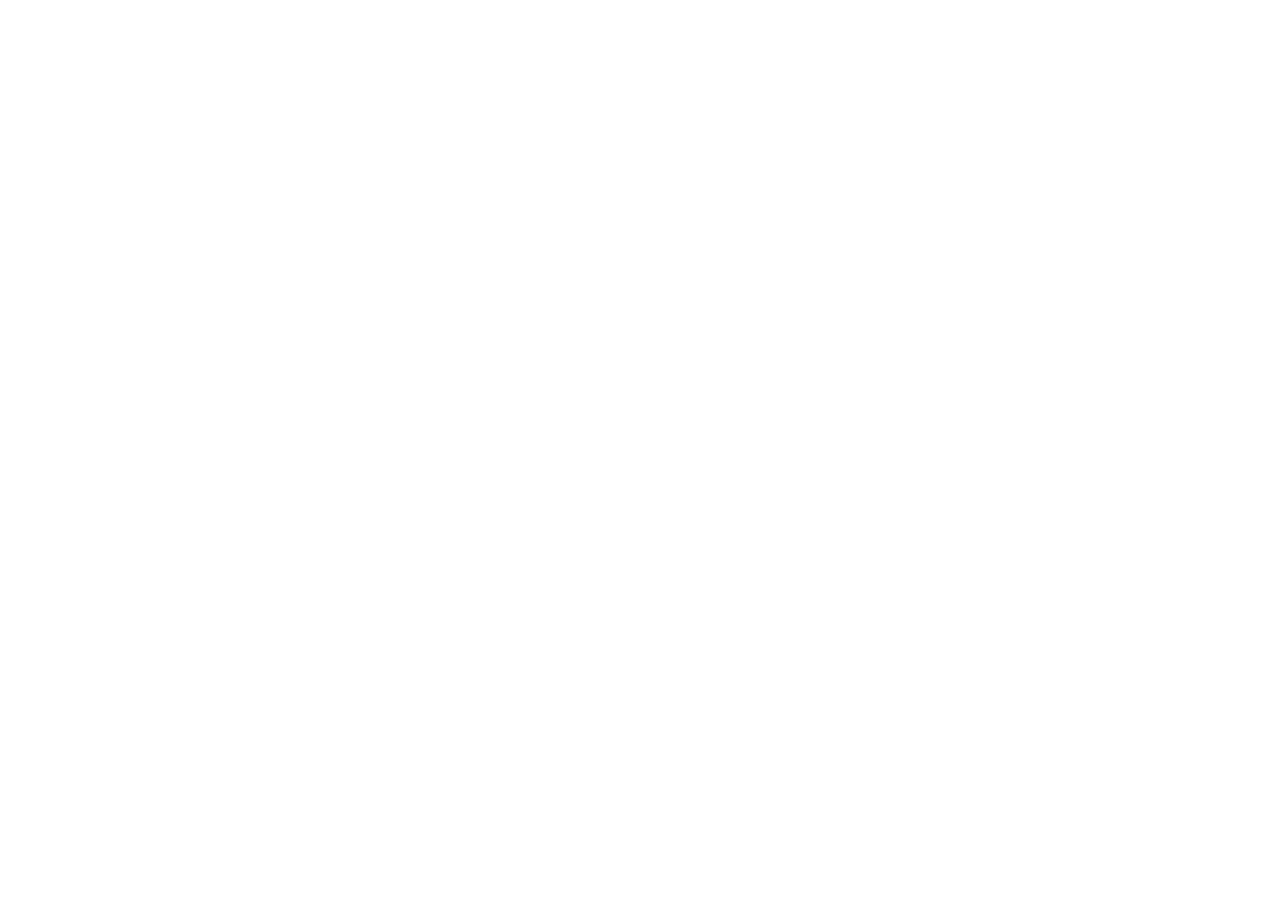
==== index.html @ 84928012 "Tijori phone app (PWA build) Co-Authored-By: Claude Opus 5.5 <noreply@anthropic.com>" ====
<!doctype html>
<html lang="en">
  <head>
    <meta charset="UTF-8" />
    <meta name="viewport" content="width=device-width, initial-scale=1.0, viewport-fit=cover" />
    <meta name="theme-color" content="#F6F1E9" />
    <meta name="description" content="Tijori: your documents and passwords, locked. Same vault on your phone and PC." />
    <link rel="manifest" href="./manifest.webmanifest" />
    <link rel="icon" type="image/png" href="./icon-192.png" />
    <link rel="apple-touch-icon" href="./apple-touch-icon.png" />
    <title>Tijori</title>
    <script type="module" crossorigin src="/tijori/assets/index-CE1WlgYz.js"></script>
    <link rel="stylesheet" crossorigin href="/tijori/assets/index-D_JcsdG7.css">
  </head>

  <body>
    <div id="root"></div>
  </body>
</html>
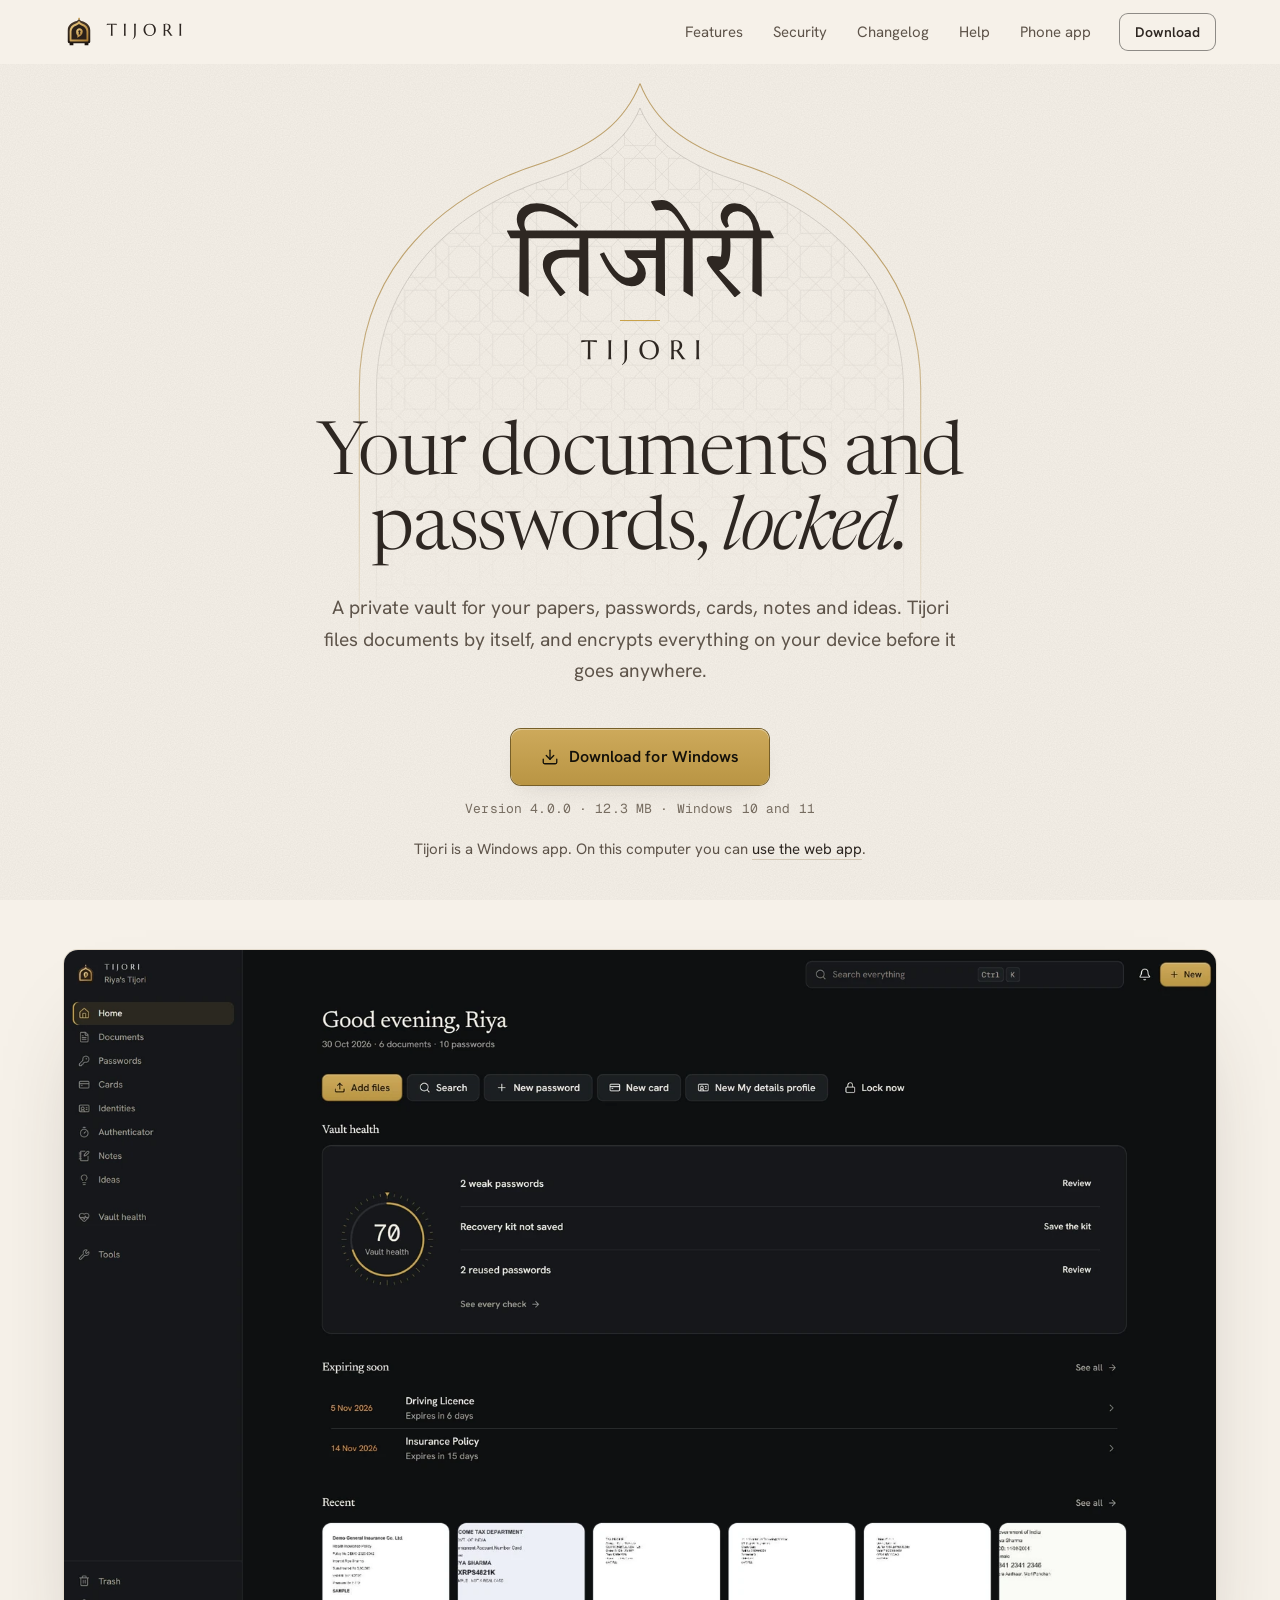
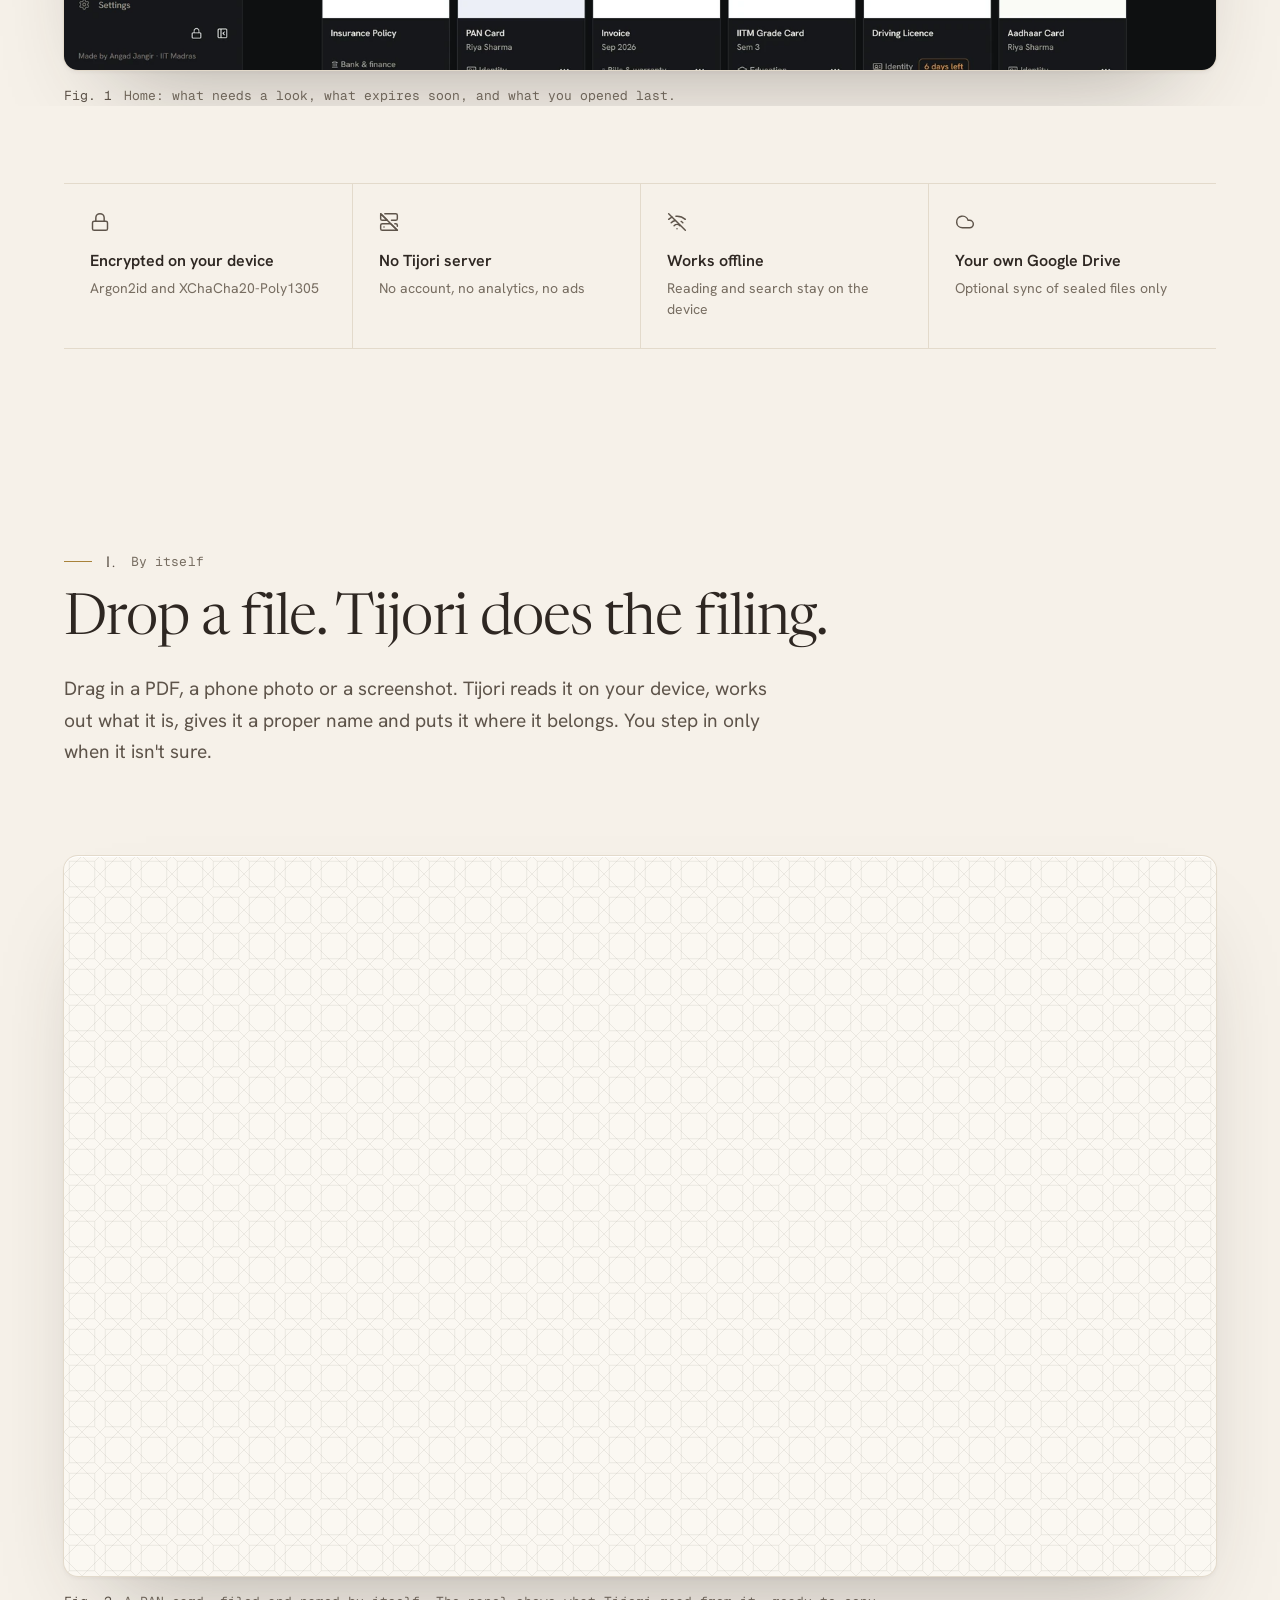
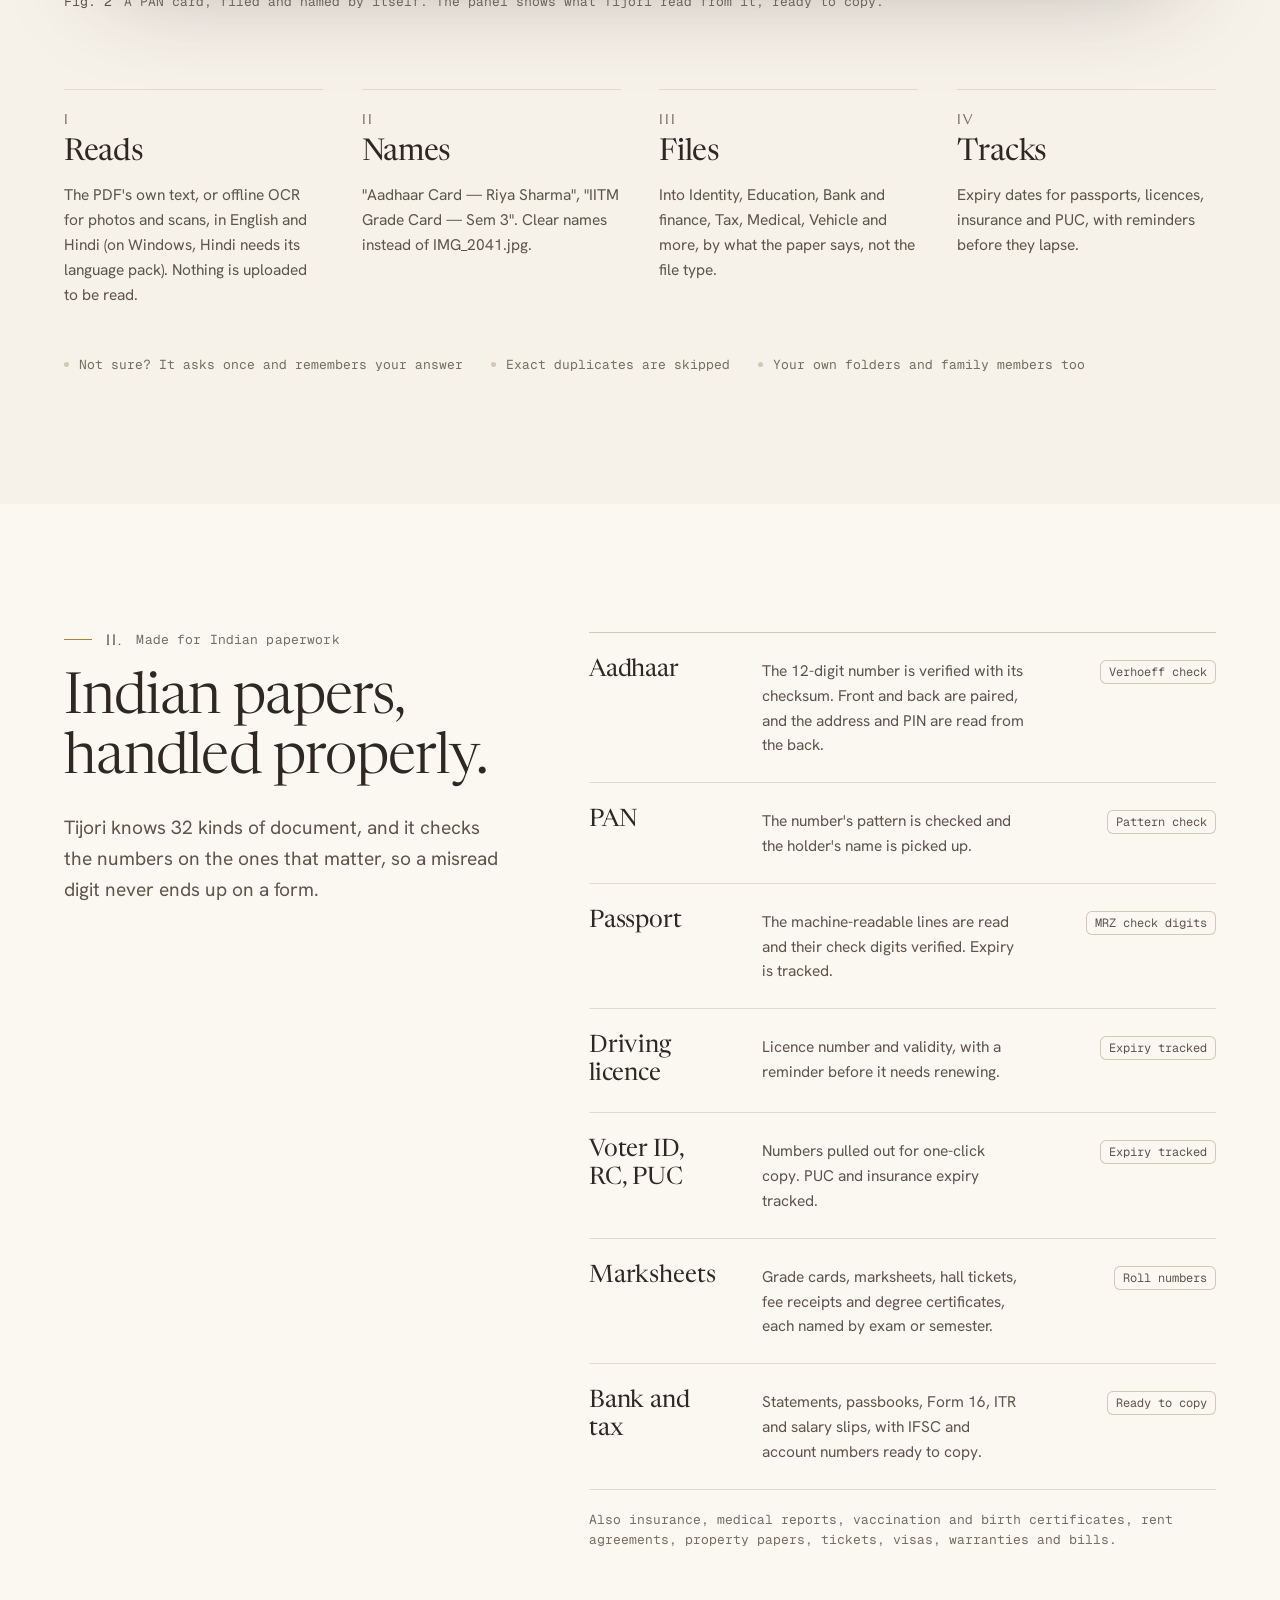
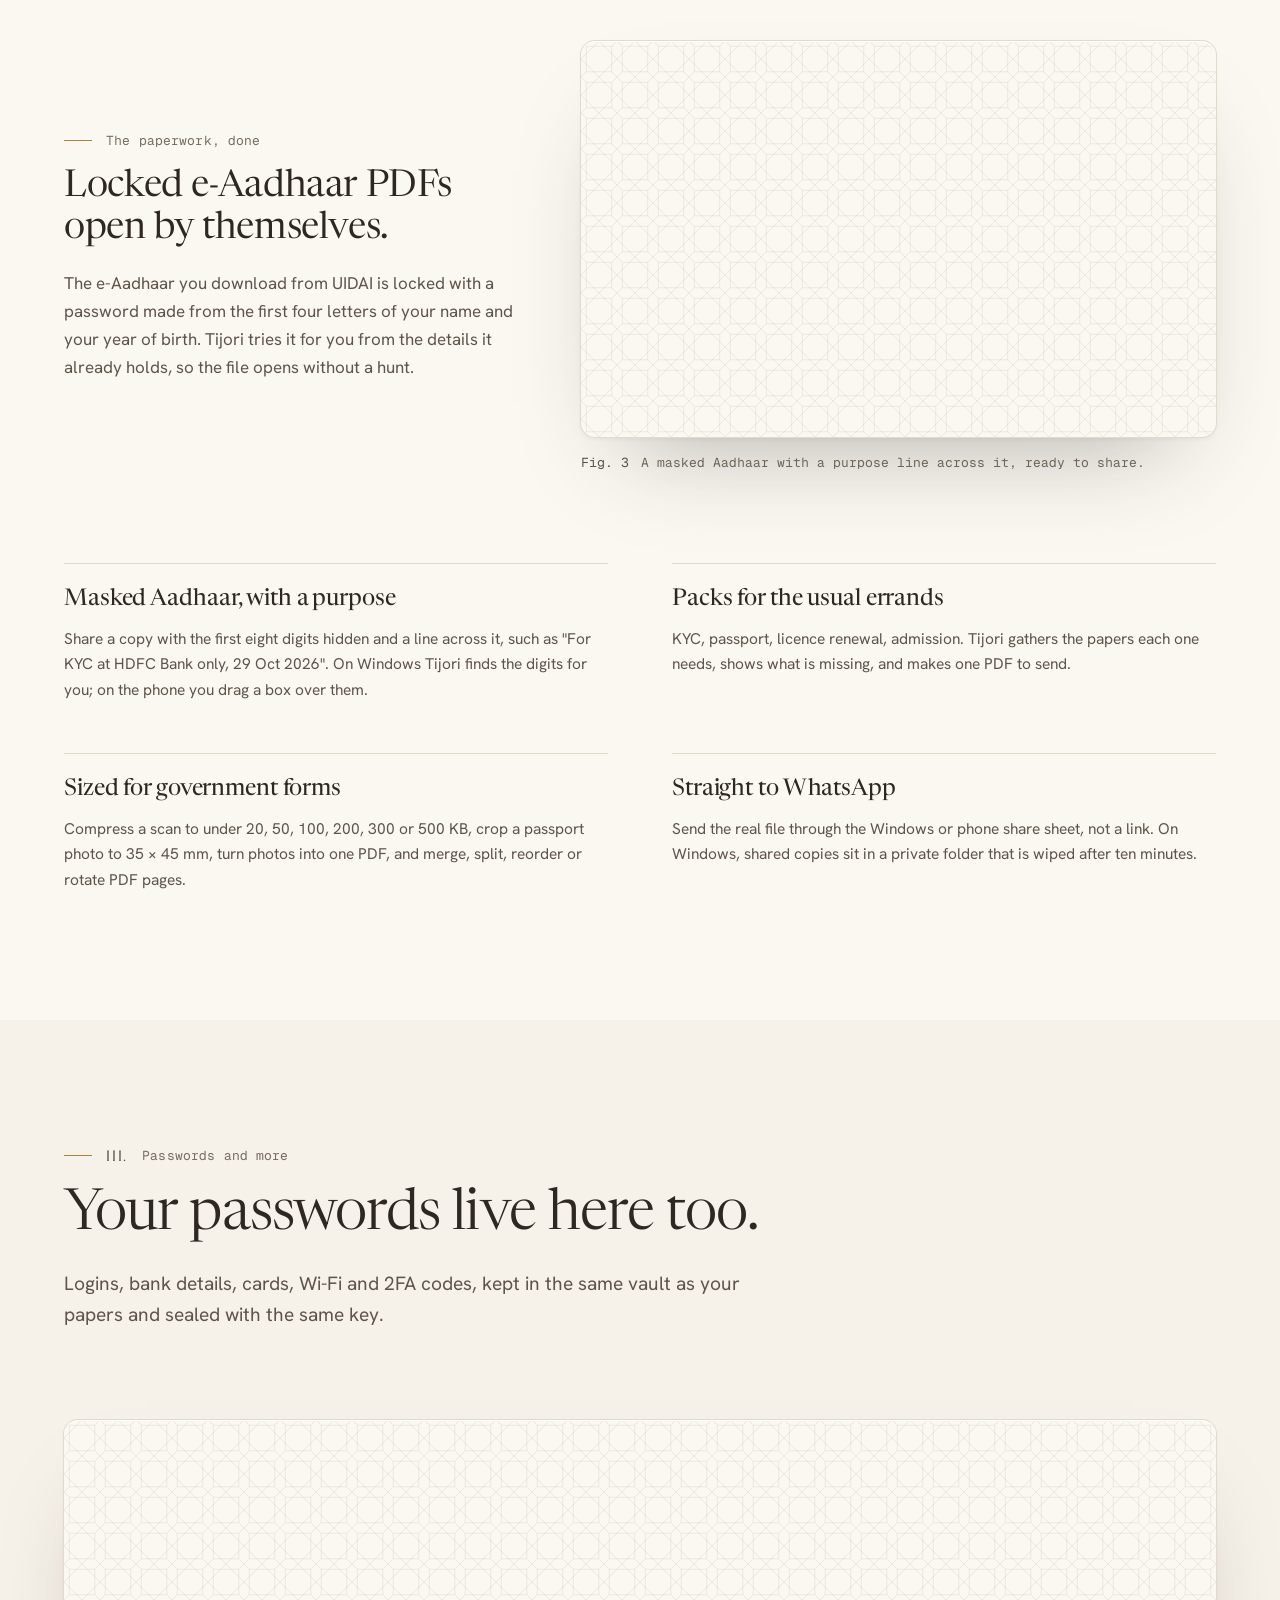
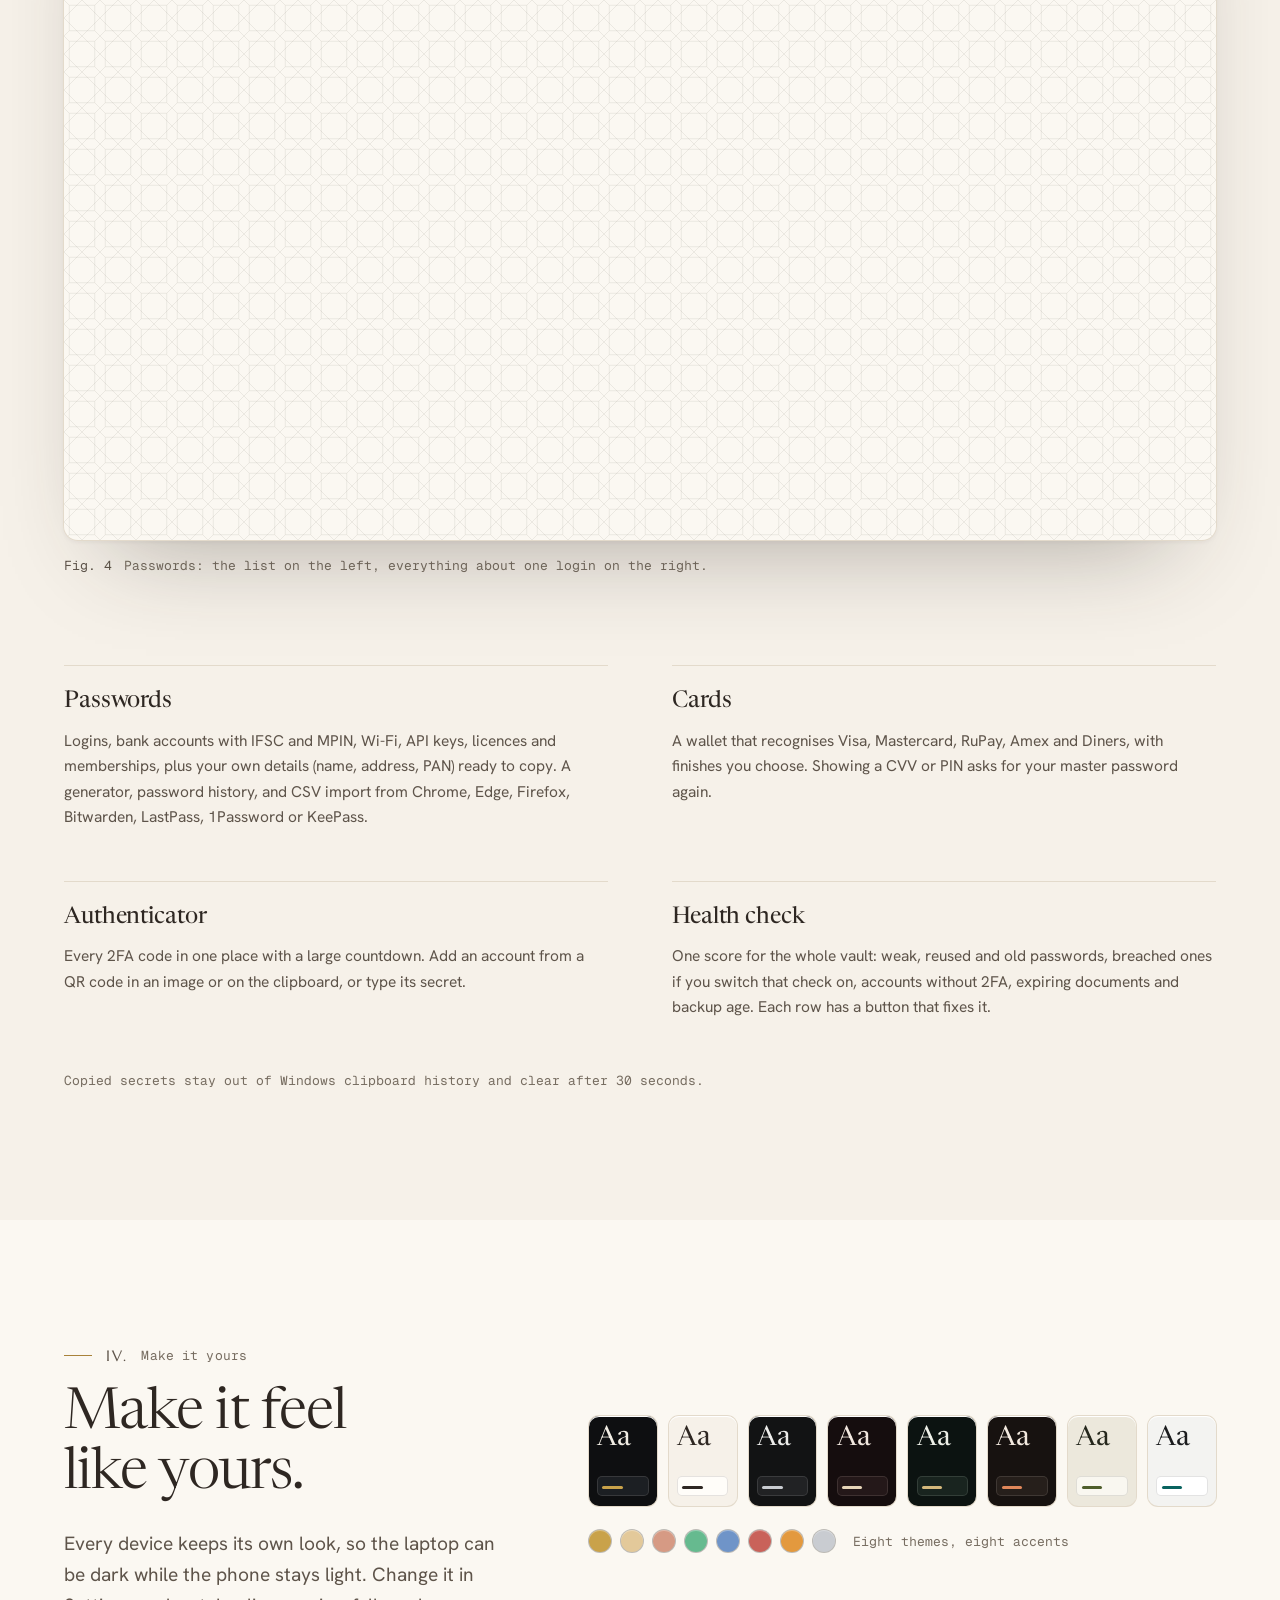
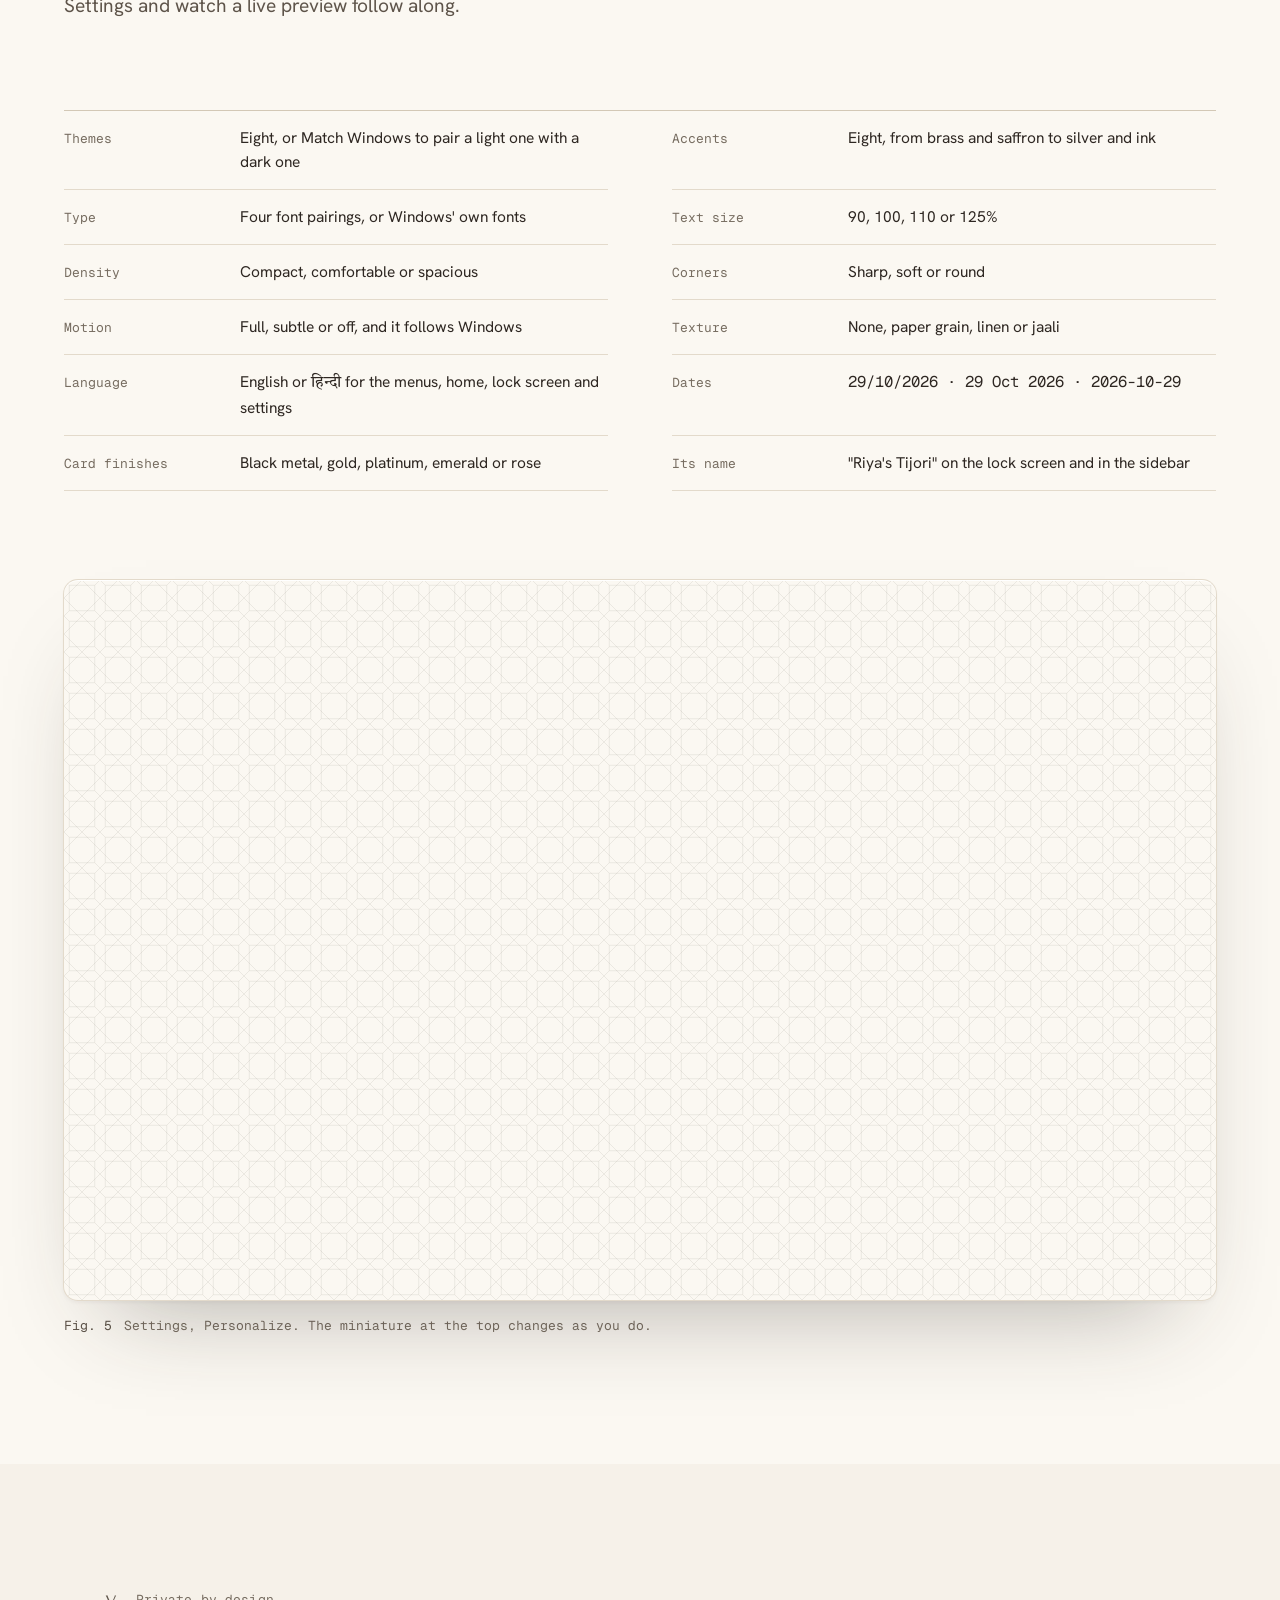
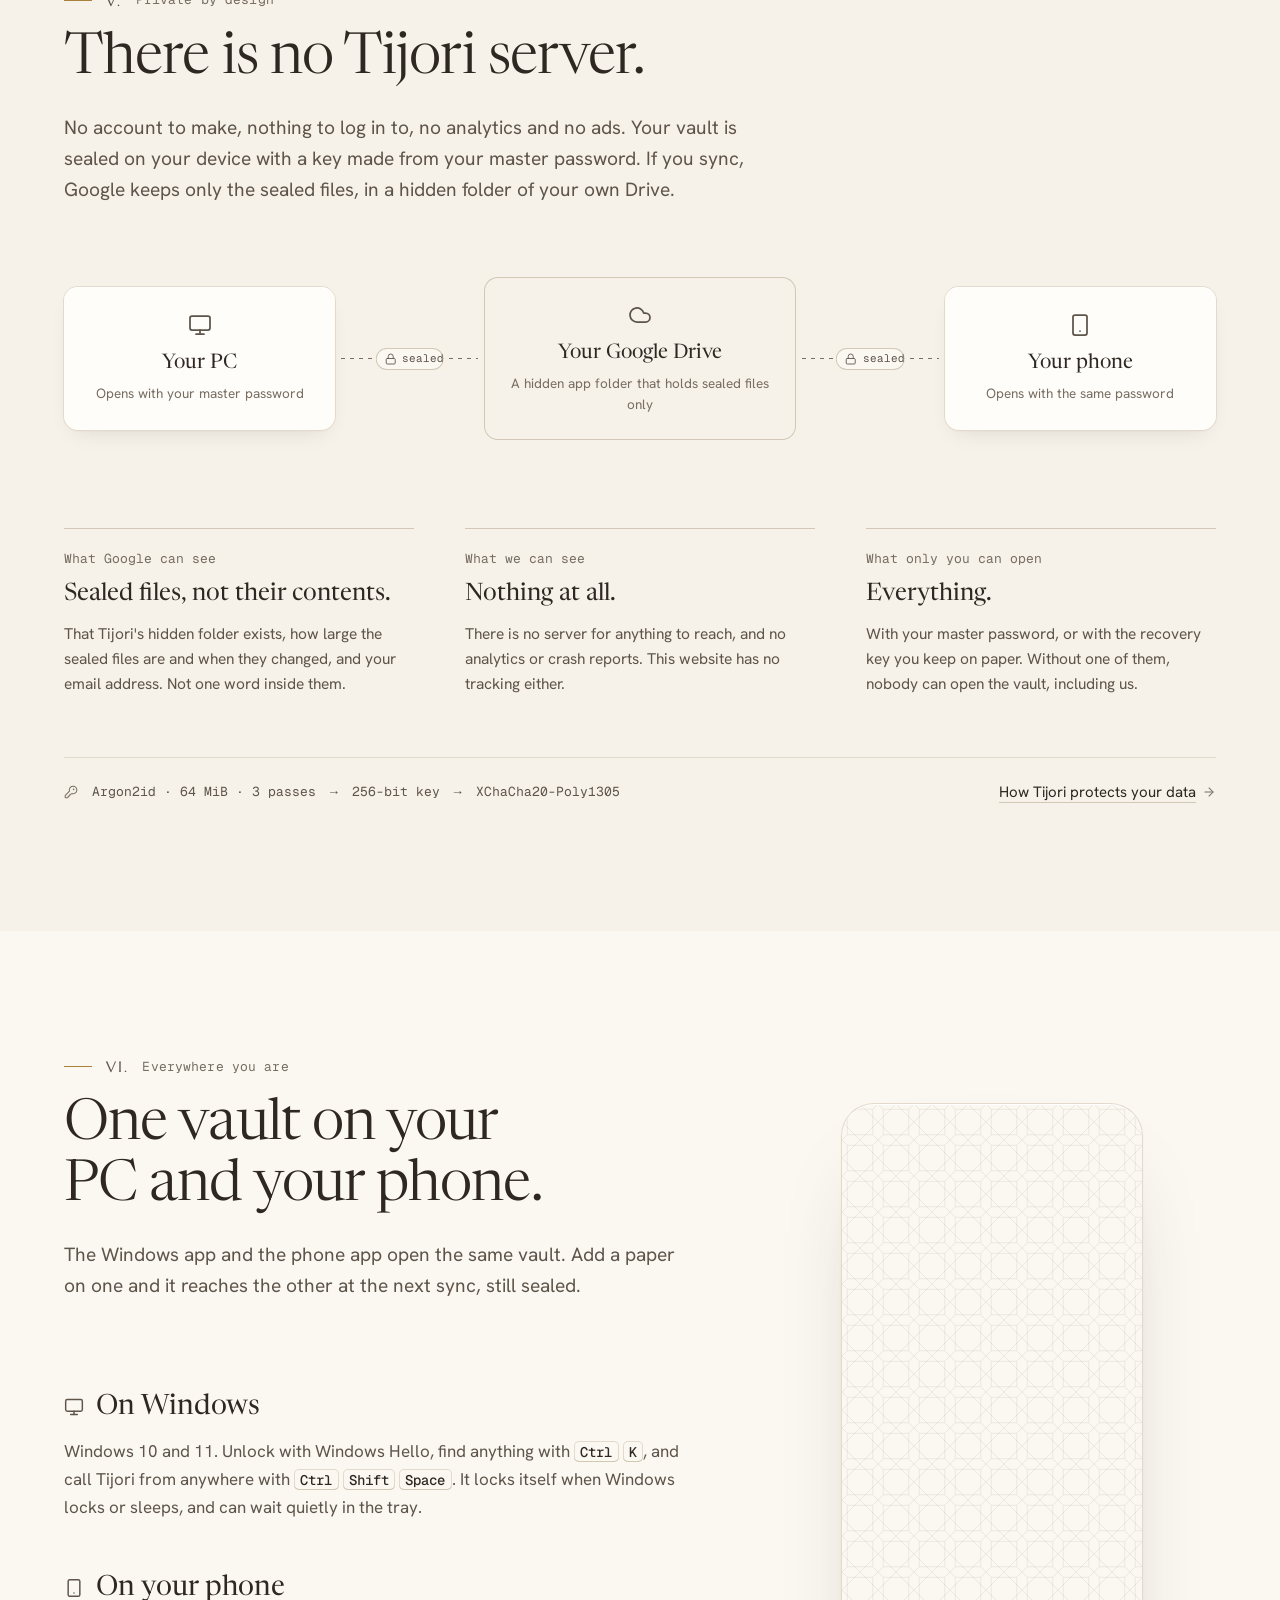
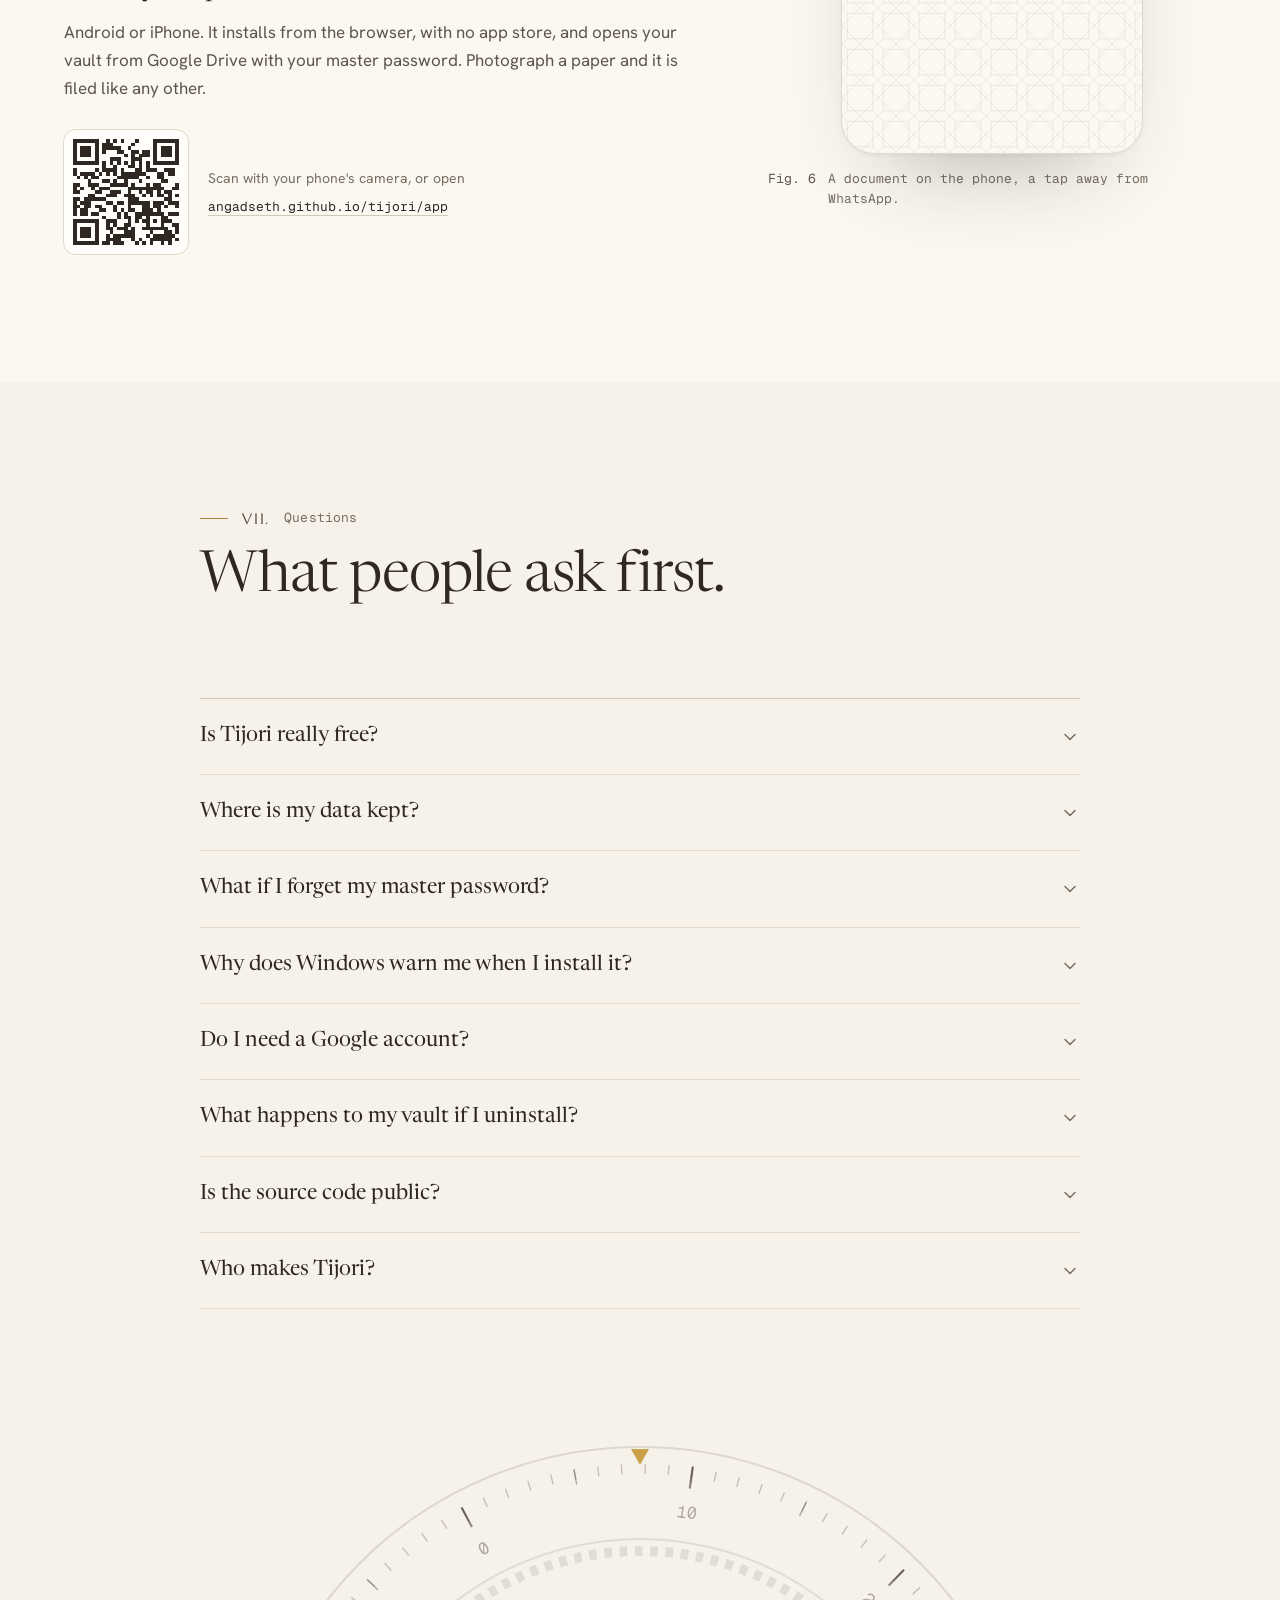
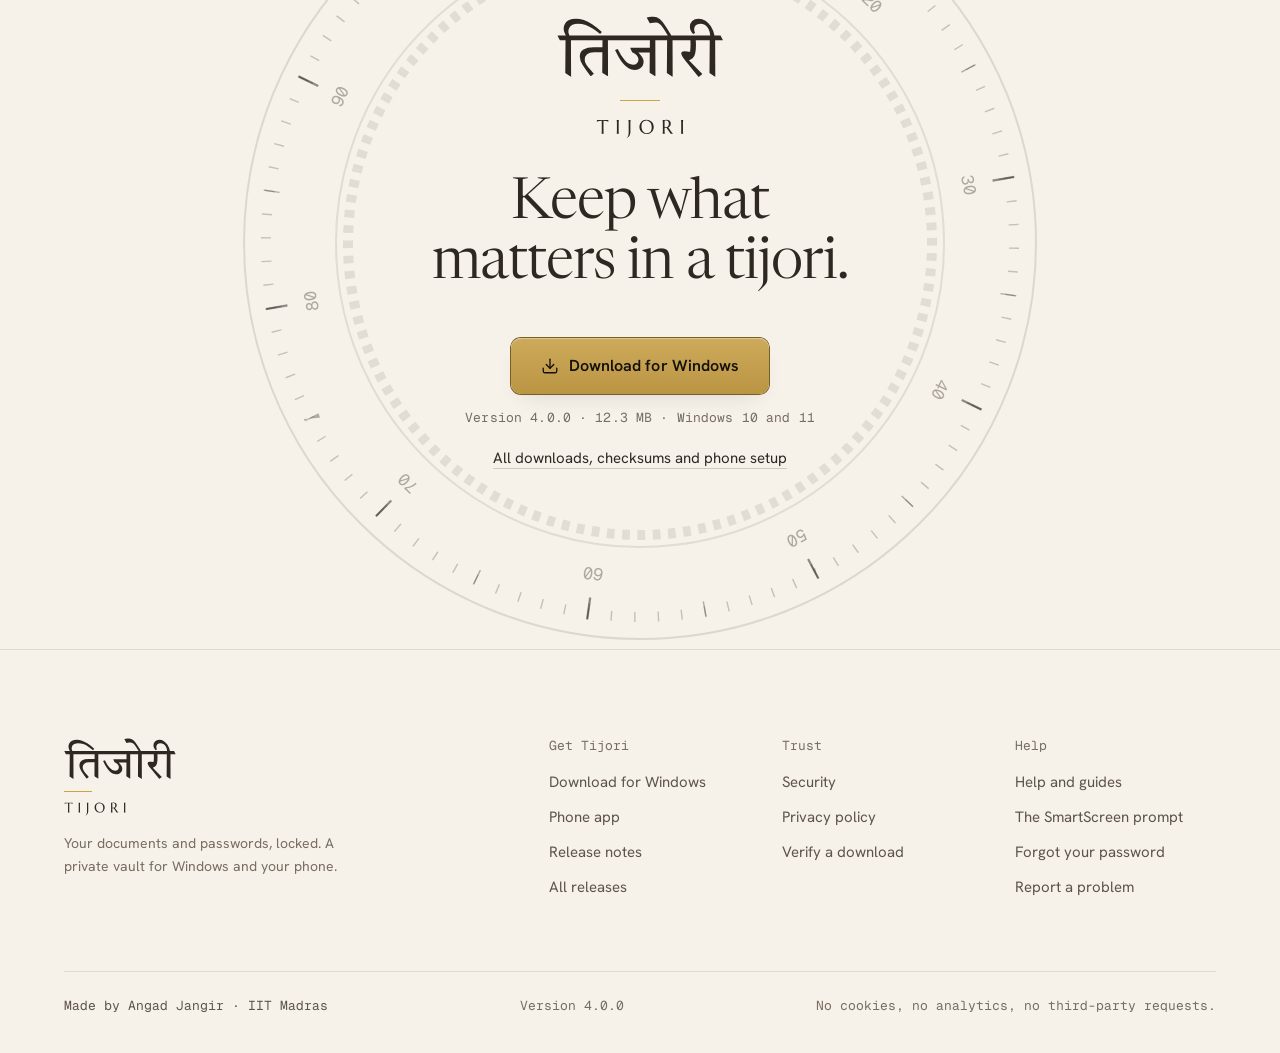
==== commit 0afc6001: "site: Tijori 4.0 website, phone app moves to /tijori/app/" ====
--- a/index.html
+++ b/index.html
@@ -1,19 +1,446 @@
 <!doctype html>
-<html lang="en">
-  <head>
-    <meta charset="UTF-8" />
-    <meta name="viewport" content="width=device-width, initial-scale=1.0, viewport-fit=cover" />
-    <meta name="theme-color" content="#F6F1E9" />
-    <meta name="description" content="Tijori: your documents and passwords, locked. Same vault on your phone and PC." />
-    <link rel="manifest" href="./manifest.webmanifest" />
-    <link rel="icon" type="image/png" href="./icon-192.png" />
-    <link rel="apple-touch-icon" href="./apple-touch-icon.png" />
-    <title>Tijori</title>
-    <script type="module" crossorigin src="/tijori/assets/index-CE1WlgYz.js"></script>
-    <link rel="stylesheet" crossorigin href="/tijori/assets/index-D_JcsdG7.css">
-  </head>
-
-  <body>
-    <div id="root"></div>
-  </body>
+<html lang="en-IN">
+<head>
+<meta charset="utf-8">
+<meta name="viewport" content="width=device-width, initial-scale=1, viewport-fit=cover">
+<meta http-equiv="Content-Security-Policy" content="default-src 'self'; script-src 'self' 'sha256-BFqQ7blmpNGV+Zm6DyrAsztrCsbpglO7n6HIZXKM27Q='; style-src 'self'; img-src 'self' data:; font-src 'self'; connect-src 'self'; manifest-src 'self'; object-src 'none'; base-uri 'self'; form-action 'none'">
+<script>(function(d,m){if(m("(display-mode: standalone),(display-mode: fullscreen),(display-mode: minimal-ui)").matches||navigator.standalone===true){location.replace("./app/"+location.search+location.hash);return}var u=navigator.userAgent,p=(navigator.userAgentData&&navigator.userAgentData.platform)||navigator.platform||"";d.dataset.os=/android/i.test(u)?"android":/iphone|ipad|ipod/i.test(u)||(navigator.maxTouchPoints>1&&/mac/i.test(p))?"ios":/win/i.test(p)?"windows":/mac/i.test(p)?"mac":/linux|cros/i.test(p)?"linux":"other";d.classList.add("js")})(document.documentElement,matchMedia)</script>
+<title>Tijori: your documents and passwords, locked</title>
+<meta name="description" content="A free, private vault for Windows and your phone. Tijori reads, names and files your documents, keeps your passwords and cards, and encrypts everything on your device. No account, no tracking. Syncs through your own Google Drive.">
+<link rel="canonical" href="https://angadseth.github.io/tijori/">
+<meta name="color-scheme" content="dark light">
+<meta name="theme-color" content="#0E0F11" media="(prefers-color-scheme: dark)">
+<meta name="theme-color" content="#F6F1E9" media="(prefers-color-scheme: light)">
+<link rel="icon" href="favicon.svg" type="image/svg+xml">
+<link rel="icon" href="favicon-32.png" sizes="32x32" type="image/png">
+<link rel="apple-touch-icon" href="apple-touch-icon.png">
+<link rel="preload" href="assets/fonts/newsreader-display-latin-normal.woff2" as="font" type="font/woff2" crossorigin>
+<link rel="preload" href="assets/fonts/hanken-grotesk-latin-wght-normal.woff2" as="font" type="font/woff2" crossorigin>
+<link rel="stylesheet" href="assets/site.css">
+<script src="assets/site.js" defer></script>
+<meta property="og:type" content="website">
+<meta property="og:site_name" content="Tijori">
+<meta property="og:locale" content="en_IN">
+<meta property="og:title" content="Tijori: your documents and passwords, locked">
+<meta property="og:description" content="A free, private vault for Windows and your phone. Encrypted on your device, synced through your own Google Drive. No account, no tracking.">
+<meta property="og:url" content="https://angadseth.github.io/tijori/">
+<meta property="og:image" content="https://angadseth.github.io/tijori/og.png">
+<meta property="og:image:width" content="1200">
+<meta property="og:image:height" content="630">
+<meta property="og:image:alt" content="The Tijori wordmark in Devanagari and Latin, with the line: your documents and passwords, locked.">
+<meta name="twitter:card" content="summary_large_image">
+<meta name="twitter:title" content="Tijori: your documents and passwords, locked">
+<meta name="twitter:description" content="A free, private vault for Windows and your phone. Encrypted on your device, synced through your own Google Drive.">
+<meta name="twitter:image" content="https://angadseth.github.io/tijori/og.png">
+<script type="application/ld+json">{"@context":"https://schema.org","@type":"SoftwareApplication","name":"Tijori","alternateName":"तिजोरी","description":"A private vault for documents, passwords, cards, notes and ideas, encrypted on your device.","applicationCategory":"SecurityApplication","operatingSystem":"Windows 10, Windows 11, Android, iOS","softwareVersion":"4.0.0","datePublished":"2026-10-29","url":"https://angadseth.github.io/tijori/","downloadUrl":"https://angadseth.github.io/tijori/download.html","offers":{"@type":"Offer","price":"0","priceCurrency":"INR"},"author":{"@type":"Person","name":"Angad Jangir","affiliation":{"@type":"CollegeOrUniversity","name":"IIT Madras"}}}</script>
+</head>
+<body>
+<a class="skip" href="#main">Skip to content</a>
+<svg class="sr-only" aria-hidden="true" focusable="false"><defs><path id="wm-deva" d="M21.97 90.9H21.01L13.33 85.91L13.71 37.14H5.27L2 30.9V29.94H14.19Q12.47 27.25 11.7 24.61Q10.93 21.97 10.93 19.48Q10.93 15.64 12.9 12.37Q14.87 9.11 18.99 7.04Q23.12 4.98 29.36 4.98Q35.03 4.98 40.88 6.95Q46.74 8.92 53.36 13.33Q59.99 17.75 67.76 24.95L65.17 27.92Q60.08 23.6 54.71 20.1Q49.33 16.6 43.71 14.48Q38.1 12.37 32.34 12.37Q27.25 12.37 24.03 14.05Q20.82 15.73 19.38 18.32Q17.94 20.92 17.94 23.89Q17.94 25.52 18.37 26.96Q18.8 28.4 19.57 29.94H29.75L33.01 36.18V37.14H21.78ZM51.73 90.42H50.77Q43.95 81.59 39.44 74.48Q34.93 67.38 34.93 61.24Q34.93 54.13 40.45 50.92Q45.97 47.7 55.09 47.7H68.63L68.72 37.14H30.9L27.63 30.9V29.94H84.75L88.02 36.18V37.14H76.79L76.98 90.42H76.02L68.34 85.43L68.53 54.9H56.15Q49.14 54.9 45.73 58.02Q42.32 61.14 42.32 65.65Q42.32 67.76 42.95 69.68Q43.57 71.6 45.06 73.91Q46.55 76.21 49.19 79.33Q51.83 82.45 55.86 87.06ZM116.53 81.3Q111.63 81.3 107.46 78.85Q103.28 76.4 99.73 72.23Q96.18 68.05 93.15 62.77Q90.13 57.49 87.44 51.73L91.38 50Q96.37 60.47 101.94 67Q107.51 73.52 113.94 73.52Q117.87 73.52 120.08 71.27Q122.29 69.01 122.29 65.84Q122.29 62.77 119.94 59.84Q117.59 56.92 112.88 54.8L110.29 49.24V48.18H139.19L139.28 37.14H85.91L82.64 30.9V29.94H155.31L158.58 36.18V37.14H147.35L147.54 90.42H146.58L138.9 85.43L139.09 55.38H122.1Q125.94 59.32 127.91 62.58Q129.87 65.84 129.87 69.49Q129.87 73.24 128 75.88Q126.13 78.52 123.11 79.91Q120.08 81.3 116.53 81.3ZM184.21 37.14H172.98L173.17 90.9H172.21L164.53 85.91L164.91 37.14H156.47L153.2 30.9V29.94H165.97Q161.84 22.84 158.96 18.71Q155.79 14.39 153.39 12.61Q150.99 10.84 148.31 10.84Q146.77 10.84 144.03 11.12Q141.3 11.41 139.09 11.89L134.67 3.73L134.77 3.06Q138.51 2.39 141.2 2.2Q143.89 2 144.75 2Q149.65 2 153.87 5.65Q158.1 9.3 162.42 15.83Q166.45 21.97 171.15 29.94H180.95L184.21 36.18ZM212.43 91.38H211.47L192.47 68.05Q188.91 63.73 187.43 61Q185.94 58.26 185.94 56.63Q185.94 53.56 190.83 53.56Q192.27 53.56 194.77 53.75Q197.27 53.94 198.99 54.13Q199.47 51.73 199.62 48.61Q199.76 45.49 199.76 43.19Q199.76 41.17 199.71 39.73Q199.67 38.29 199.57 37.14H182.1L178.83 30.9V29.94H218.77L222.03 36.18V37.14H207.54Q207.63 38.96 207.73 41.17Q207.83 43.38 207.83 44.24Q207.83 52.12 206.67 56.72Q205.52 61.33 203.17 63.64Q200.82 65.94 197.36 66.71L217.33 87.35ZM236.63 90.9H235.67L227.99 85.91L228.37 37.14H219.92L216.66 30.9V29.94H229.04Q228.37 23.51 226.16 19.67Q223.95 15.83 220.83 14.1Q217.71 12.37 214.35 12.37Q209.94 12.37 207.54 14.72Q205.14 17.08 205.14 20.72Q205.14 23.22 206.48 26.2L203.6 27.83Q201.2 25.33 200 22.5Q198.8 19.67 198.8 16.88Q198.8 12.08 202.16 8.53Q205.52 4.98 211.76 4.98Q217.23 4.98 221.99 8Q226.74 11.03 230.24 16.64Q233.75 22.26 235.38 29.94H244.4L247.67 36.18V37.14H236.43Z"/><path id="wm-latin" d="M74.24 131.3Q72.74 131.3 71.54 131.44Q70.33 131.57 69.46 131.72Q68.44 131.91 67.64 132.14L68.01 130.08Q68.16 130.1 68.47 130.11Q68.77 130.12 69.14 130.13Q69.52 130.15 69.93 130.15Q70.34 130.16 70.71 130.17Q71.08 130.17 71.37 130.18Q71.65 130.18 71.78 130.18H79.03Q79.15 130.18 79.44 130.18Q79.73 130.17 80.09 130.17Q80.46 130.16 80.87 130.15Q81.29 130.15 81.66 130.13Q82.04 130.12 82.34 130.11Q82.65 130.1 82.8 130.08L83.17 132.14Q82.35 131.91 81.34 131.72Q80.46 131.57 79.26 131.44Q78.05 131.3 76.55 131.3V143.43Q76.55 144.51 76.58 145.31Q76.62 146.12 76.66 146.7Q76.7 147.29 76.77 147.68Q76.84 148.07 76.92 148.34V148.39H73.89V148.34Q73.96 148.07 74.03 147.68Q74.09 147.29 74.14 146.7Q74.19 146.12 74.22 145.31Q74.24 144.51 74.24 143.43ZM93.94 148.34Q94.01 148.07 94.08 147.68Q94.14 147.29 94.19 146.7Q94.24 146.12 94.27 145.31Q94.29 144.51 94.29 143.43V135.16Q94.29 134.08 94.27 133.28Q94.24 132.47 94.19 131.88Q94.14 131.29 94.08 130.9Q94.01 130.5 93.94 130.24V130.18H96.97V130.24Q96.89 130.5 96.82 130.9Q96.75 131.29 96.71 131.88Q96.67 132.47 96.63 133.28Q96.6 134.08 96.6 135.16V143.43Q96.6 144.51 96.63 145.31Q96.67 146.12 96.71 146.7Q96.75 147.29 96.82 147.68Q96.89 148.07 96.97 148.34V148.39H93.94ZM112.13 145.76Q112.13 147.48 111.78 148.73Q111.43 149.99 110.81 150.96Q110.18 151.93 109.32 152.69Q108.46 153.46 107.45 154.19L107.22 153.87Q108.1 153.07 108.61 152.21Q109.12 151.35 109.4 150.36Q109.67 149.38 109.75 148.24Q109.82 147.11 109.82 145.76V135.16Q109.82 134.08 109.8 133.28Q109.77 132.47 109.72 131.88Q109.67 131.29 109.6 130.9Q109.53 130.5 109.45 130.24V130.18H112.5V130.24Q112.42 130.5 112.35 130.9Q112.28 131.29 112.23 131.88Q112.18 132.47 112.16 133.28Q112.13 134.08 112.13 135.16ZM133.17 129.88Q135.29 129.88 137.09 130.57Q138.89 131.26 140.19 132.51Q141.5 133.77 142.24 135.52Q142.97 137.27 142.97 139.39Q142.97 140.6 142.69 141.76Q142.41 142.93 141.88 143.97Q141.34 145.01 140.55 145.9Q139.76 146.78 138.75 147.42Q137.74 148.06 136.52 148.42Q135.31 148.78 133.9 148.78Q131.78 148.78 129.98 148.1Q128.18 147.43 126.88 146.18Q125.57 144.94 124.83 143.19Q124.1 141.45 124.1 139.31Q124.1 138.11 124.37 136.94Q124.65 135.77 125.19 134.72Q125.73 133.66 126.51 132.78Q127.29 131.9 128.3 131.25Q129.31 130.6 130.54 130.24Q131.76 129.88 133.17 129.88ZM133.9 147.64Q135.31 147.64 136.47 147.13Q137.64 146.63 138.49 145.66Q139.33 144.7 139.8 143.31Q140.27 141.92 140.27 140.15Q140.27 138.2 139.82 136.53Q139.37 134.86 138.48 133.63Q137.59 132.41 136.26 131.71Q134.94 131.02 133.17 131.02Q131.76 131.02 130.6 131.52Q129.43 132.03 128.58 132.98Q127.74 133.93 127.27 135.31Q126.8 136.7 126.8 138.46Q126.8 140.4 127.24 142.09Q127.69 143.77 128.58 145Q129.47 146.23 130.8 146.94Q132.13 147.64 133.9 147.64ZM157.35 143.43Q157.35 144.51 157.38 145.31Q157.41 146.12 157.46 146.7Q157.5 147.29 157.57 147.68Q157.64 148.07 157.72 148.34V148.39H154.67V148.34Q154.75 148.07 154.82 147.68Q154.89 147.29 154.93 146.7Q154.97 146.12 155.01 145.32Q155.04 144.52 155.04 143.43V135.16Q155.04 134.08 155.01 133.28Q154.97 132.47 154.93 131.89Q154.89 131.3 154.82 130.9Q154.75 130.5 154.67 130.24V130.18L155.2 130.24Q155.44 130.26 155.74 130.27Q156.04 130.27 156.36 130.27Q156.85 130.27 157.7 130.15Q158.54 130.03 159.85 130.03Q161.07 130.03 162.1 130.36Q163.14 130.69 163.9 131.33Q164.66 131.96 165.09 132.88Q165.51 133.8 165.51 134.97Q165.51 135.89 165.28 136.67Q165.04 137.45 164.62 138.08Q164.19 138.72 163.59 139.2Q163 139.69 162.26 140.02L166.72 146.28Q167.05 146.75 167.33 147.1Q167.62 147.44 167.88 147.69Q168.14 147.93 168.38 148.09Q168.62 148.25 168.88 148.34V148.39H165.21Q165.17 148.15 164.96 147.75Q164.75 147.35 164.47 146.96L159.98 140.62Q159.68 140.65 159.39 140.66Q159.1 140.68 158.8 140.68Q158.44 140.68 158.08 140.66Q157.72 140.63 157.35 140.57ZM157.35 139.58Q157.69 139.66 158.05 139.69Q158.4 139.72 158.73 139.72Q159.68 139.72 160.47 139.43Q161.26 139.15 161.81 138.56Q162.36 137.98 162.67 137.11Q162.97 136.24 162.97 135.07Q162.97 134.12 162.76 133.35Q162.54 132.57 162.12 132.03Q161.69 131.49 161.04 131.19Q160.4 130.9 159.53 130.9Q158.66 130.9 158.14 130.98Q157.62 131.07 157.35 131.18ZM178.99 148.34Q179.06 148.07 179.13 147.68Q179.19 147.29 179.24 146.7Q179.29 146.12 179.32 145.31Q179.34 144.51 179.34 143.43V135.16Q179.34 134.08 179.32 133.28Q179.29 132.47 179.24 131.88Q179.19 131.29 179.13 130.9Q179.06 130.5 178.99 130.24V130.18H182.02V130.24Q181.94 130.5 181.87 130.9Q181.8 131.29 181.76 131.88Q181.71 132.47 181.68 133.28Q181.65 134.08 181.65 135.16V143.43Q181.65 144.51 181.68 145.31Q181.71 146.12 181.76 146.7Q181.8 147.29 181.87 147.68Q181.94 148.07 182.02 148.34V148.39H178.99Z"/></defs></svg>
+
+<header class="site-head">
+  <div class="wrap head-in">
+    <a class="brand" href="./" aria-label="Tijori home">
+      <img src="assets/brand/logo.svg" width="30" height="30" alt="">
+      <svg class="wm-latin" viewBox="66.64 128.88 116.38 26.31" aria-hidden="true"><use href="#wm-latin"/></svg>
+    </a>
+    <nav class="nav" aria-label="Main">
+      <a href="#features">Features</a>
+      <a href="security.html">Security</a>
+      <a href="changelog.html">Changelog</a>
+      <a href="help.html">Help</a>
+      <a href="app/">Phone app</a>
+    </nav>
+    <a class="btn btn--line btn--sm head-cta" href="download.html">Download</a>
+    <details class="menu">
+      <summary aria-label="Menu"><svg class="icon i-open" aria-hidden="true"><use href="assets/icons.svg#i-menu"/></svg><svg class="icon i-close" aria-hidden="true"><use href="assets/icons.svg#i-x"/></svg></summary>
+      <div class="menu-panel">
+        <ul>
+          <li><a href="#features">Features</a></li>
+          <li><a href="security.html">Security</a></li>
+          <li><a href="changelog.html">Changelog</a></li>
+          <li><a href="help.html">Help</a></li>
+          <li><a href="privacy.html">Privacy</a></li>
+        </ul>
+        <a class="btn btn--brass" href="app/">Open the phone app</a>
+        <p class="menu-note">Installs from your browser. No app store.</p>
+      </div>
+    </details>
+  </div>
+</header>
+
+<main id="main">
+  <section class="hero" aria-labelledby="hero-title">
+    <svg class="hero-arch" viewBox="-24 -10 508 780" aria-hidden="true" focusable="false">
+      <defs>
+        <pattern id="jaali" width="36" height="36" x="32" y="4" patternUnits="userSpaceOnUse">
+          <path d="M18 0 36 18 18 36 0 18ZM5.27 5.27h25.46v25.46H5.27ZM0 0l5.27 5.27M36 0l-5.27 5.27M36 36l-5.27-5.27M0 36l5.27-5.27" fill="none" stroke="currentColor" stroke-width=".6"/>
+        </pattern>
+        <clipPath id="arch-in"><path d="M14 272C14 178 80 122 155 98 197 84 219 66 230 40c11 26 33 44 75 58 75 24 141 80 141 174v498H14Z"/></clipPath>
+        <linearGradient id="arch-fade" x1="0" y1="0" x2="0" y2="1"><stop offset=".25" stop-color="#fff"/><stop offset=".64" stop-color="#fff" stop-opacity="0"/></linearGradient>
+        <mask id="arch-mask" maskUnits="userSpaceOnUse" x="-24" y="-10" width="508" height="780"><rect x="-24" y="-10" width="508" height="780" fill="url(#arch-fade)"/></mask>
+      </defs>
+      <g mask="url(#arch-mask)">
+        <rect class="arch-jaali" x="0" y="0" width="460" height="770" fill="url(#jaali)" clip-path="url(#arch-in)"/>
+        <path class="arch-inner" d="M14 770V272C14 178 80 122 155 98 197 84 219 66 230 40c11 26 33 44 75 58 75 24 141 80 141 174v498"/>
+        <path class="arch-line" pathLength="1" d="M0 770V270C0 170 70 110 150 85 195 70 218 50 230 20"/>
+        <path class="arch-line" pathLength="1" d="M460 770V270C460 170 390 110 310 85 265 70 242 50 230 20"/>
+      </g>
+    </svg>
+
+    <div class="wrap">
+      <p class="lockup" role="img" aria-label="Tijori, तिजोरी">
+        <svg class="wm-deva" viewBox="1 1 247.67 91.38" aria-hidden="true"><use href="#wm-deva"/></svg>
+        <span class="rule"></span>
+        <svg class="wm-latin" viewBox="66.64 128.88 116.38 26.31" aria-hidden="true"><use href="#wm-latin"/></svg>
+      </p>
+      <h1 class="d-hero" id="hero-title">Your documents and passwords, <i>locked.</i></h1>
+      <p class="lead">A private vault for your papers, passwords, cards, notes and ideas. Tijori files documents by itself, and encrypts everything on your device before it goes anywhere.</p>
+
+      <div class="cta not-phone">
+        <a class="btn btn--brass" href="https://github.com/angadseth/tijori/releases/latest" data-href="setup">
+          <svg class="icon" aria-hidden="true"><use href="assets/icons.svg#i-download"/></svg>Download for Windows
+        </a>
+        <p class="cta-meta" data-v="line" data-pending="Releasing today · Windows 10 and 11">Free · Windows 10 and 11, 64-bit</p>
+        <p class="cta-alt only-other">Tijori is a Windows app. On this computer you can <a class="link" href="app/">use the web app</a>.</p>
+        <p class="cta-alt not-other">Or <a class="link" href="#phone">use it on your phone</a></p>
+      </div>
+      <div class="cta only-phone">
+        <a class="btn btn--brass" href="app/">
+          <svg class="icon" aria-hidden="true"><use href="assets/icons.svg#i-smartphone"/></svg>Open Tijori on this phone
+        </a>
+        <p class="cta-meta">Installs from your browser. No app store, no account.</p>
+        <p class="cta-alt">Or <a class="link" href="download.html">get it for Windows</a></p>
+      </div>
+
+      <figure class="reveal shot-pair">
+        <div class="frame shot-desktop"><img src="assets/shots/home-desktop.webp" width="1600" height="1000" alt="Tijori's home screen on Windows: a greeting, quick actions, vault health, documents that expire soon and recent items." fetchpriority="high" decoding="async"></div>
+        <div class="frame frame--phone shot-phone"><img src="assets/shots/home-phone.webp" width="780" height="1688" alt="Tijori's home screen on a phone." loading="lazy" decoding="async"></div>
+        <figcaption><span class="fig">Fig. 1</span><span>Home: what needs a look, what expires soon, and what you opened last.</span></figcaption>
+      </figure>
+    </div>
+  </section>
+
+  <section class="sec--tight" aria-label="In short">
+    <div class="wrap">
+      <ul class="facts">
+        <li class="fact"><svg class="icon" aria-hidden="true"><use href="assets/icons.svg#i-lock"/></svg><b>Encrypted on your device</b><span>Argon2id and XChaCha20-Poly1305</span></li>
+        <li class="fact"><svg class="icon" aria-hidden="true"><use href="assets/icons.svg#i-server-off"/></svg><b>No Tijori server</b><span>No account, no analytics, no ads</span></li>
+        <li class="fact"><svg class="icon" aria-hidden="true"><use href="assets/icons.svg#i-wifi-off"/></svg><b>Works offline</b><span>Reading and search stay on the device</span></li>
+        <li class="fact"><svg class="icon" aria-hidden="true"><use href="assets/icons.svg#i-cloud"/></svg><b>Your own Google Drive</b><span>Optional sync of sealed files only</span></li>
+      </ul>
+    </div>
+  </section>
+
+  <section class="sec" id="features" aria-labelledby="by-itself">
+    <div class="wrap">
+      <header class="sec-head">
+        <p class="eyebrow"><span class="roman">I.</span>By itself</p>
+        <h2 class="d1" id="by-itself">Drop a file. Tijori does the filing.</h2>
+        <p class="lead">Drag in a PDF, a phone photo or a screenshot. Tijori reads it on your device, works out what it is, gives it a proper name and puts it where it belongs. You step in only when it isn't sure.</p>
+      </header>
+      <figure class="reveal">
+        <div class="frame"><img src="assets/shots/library-desktop.webp" width="1600" height="1000" alt="A sample PAN card open in Tijori: the scan on the left; its name, folder, owner and the PAN number Tijori read from it on the right, ready to copy." loading="lazy" decoding="async"></div>
+        <figcaption><span class="fig">Fig. 2</span><span>A PAN card, filed and named by itself. The panel shows what Tijori read from it, ready to copy.</span></figcaption>
+      </figure>
+      <ol class="verbs">
+        <li class="verb"><span class="roman">I</span><h3>Reads</h3><p>The PDF's own text, or offline OCR for photos and scans, in English and Hindi (on Windows, Hindi needs its language pack). Nothing is uploaded to be read.</p></li>
+        <li class="verb"><span class="roman">II</span><h3>Names</h3><p>"Aadhaar Card — Riya Sharma", "IITM Grade Card — Sem 3". Clear names instead of IMG_2041.jpg.</p></li>
+        <li class="verb"><span class="roman">III</span><h3>Files</h3><p>Into Identity, Education, Bank and finance, Tax, Medical, Vehicle and more, by what the paper says, not the file type.</p></li>
+        <li class="verb"><span class="roman">IV</span><h3>Tracks</h3><p>Expiry dates for passports, licences, insurance and PUC, with reminders before they lapse.</p></li>
+      </ol>
+      <p class="aside-line"><span>Not sure? It asks once and remembers your answer</span><span>Exact duplicates are skipped</span><span>Your own folders and family members too</span></p>
+    </div>
+  </section>
+
+  <section class="sec band" aria-labelledby="indian-papers">
+    <div class="wrap">
+      <div class="split">
+        <header class="sec-head sticky-head">
+          <p class="eyebrow"><span class="roman">II.</span>Made for Indian paperwork</p>
+          <h2 class="d1" id="indian-papers">Indian papers, handled properly.</h2>
+          <p class="lead">Tijori knows 32 kinds of document, and it checks the numbers on the ones that matter, so a misread digit never ends up on a form.</p>
+        </header>
+        <div>
+          <ol class="ledger">
+            <li><span class="name">Aadhaar</span><span class="what">The 12-digit number is verified with its checksum. Front and back are paired, and the address and PIN are read from the back.</span><span class="tag">Verhoeff check</span></li>
+            <li><span class="name">PAN</span><span class="what">The number's pattern is checked and the holder's name is picked up.</span><span class="tag">Pattern check</span></li>
+            <li><span class="name">Passport</span><span class="what">The machine-readable lines are read and their check digits verified. Expiry is tracked.</span><span class="tag">MRZ check digits</span></li>
+            <li><span class="name">Driving licence</span><span class="what">Licence number and validity, with a reminder before it needs renewing.</span><span class="tag">Expiry tracked</span></li>
+            <li><span class="name">Voter ID, RC, PUC</span><span class="what">Numbers pulled out for one-click copy. PUC and insurance expiry tracked.</span><span class="tag">Expiry tracked</span></li>
+            <li><span class="name">Marksheets</span><span class="what">Grade cards, marksheets, hall tickets, fee receipts and degree certificates, each named by exam or semester.</span><span class="tag">Roll numbers</span></li>
+            <li><span class="name">Bank and tax</span><span class="what">Statements, passbooks, Form 16, ITR and salary slips, with IFSC and account numbers ready to copy.</span><span class="tag">Ready to copy</span></li>
+          </ol>
+          <p class="ledger-foot">Also insurance, medical reports, vaccination and birth certificates, rent agreements, property papers, tickets, visas, warranties and bills.</p>
+        </div>
+      </div>
+
+      <div class="lead-item reveal">
+        <div>
+          <p class="eyebrow">The paperwork, done</p>
+          <h3 class="d2">Locked e-Aadhaar PDFs open by themselves.</h3>
+          <p class="body">The e-Aadhaar you download from UIDAI is locked with a password made from the first four letters of your name and your year of birth. Tijori tries it for you from the details it already holds, so the file opens without a hunt.</p>
+        </div>
+        <figure>
+          <div class="frame"><img src="assets/shots/masked-aadhaar.webp" width="1600" height="1000" alt="Making a masked copy of a sample Aadhaar: a box hides the first eight digits and a tilted watermark says the copy is only for KYC at Demo Bank." loading="lazy" decoding="async"></div>
+          <figcaption><span class="fig">Fig. 3</span><span>A masked Aadhaar with a purpose line across it, ready to share.</span></figcaption>
+        </figure>
+      </div>
+
+      <ul class="items reveal">
+        <li class="item"><h3>Masked Aadhaar, with a purpose</h3><p>Share a copy with the first eight digits hidden and a line across it, such as "For KYC at HDFC Bank only, 29 Oct 2026". On Windows Tijori finds the digits for you; on the phone you drag a box over them.</p></li>
+        <li class="item"><h3>Packs for the usual errands</h3><p>KYC, passport, licence renewal, admission. Tijori gathers the papers each one needs, shows what is missing, and makes one PDF to send.</p></li>
+        <li class="item"><h3>Sized for government forms</h3><p>Compress a scan to under 20, 50, 100, 200, 300 or 500 KB, crop a passport photo to 35 × 45 mm, turn photos into one PDF, and merge, split, reorder or rotate PDF pages.</p></li>
+        <li class="item"><h3>Straight to WhatsApp</h3><p>Send the real file through the Windows or phone share sheet, not a link. On Windows, shared copies sit in a private folder that is wiped after ten minutes.</p></li>
+      </ul>
+    </div>
+  </section>
+
+  <section class="sec" aria-labelledby="passwords">
+    <div class="wrap">
+      <header class="sec-head">
+        <p class="eyebrow"><span class="roman">III.</span>Passwords and more</p>
+        <h2 class="d1" id="passwords">Your passwords live here too.</h2>
+        <p class="lead">Logins, bank details, cards, Wi-Fi and 2FA codes, kept in the same vault as your papers and sealed with the same key.</p>
+      </header>
+      <figure class="reveal">
+        <div class="frame"><img src="assets/shots/passwords-desktop.webp" width="1600" height="1000" alt="The passwords screen: a list on the left and one bank login in detail on the right." loading="lazy" decoding="async"></div>
+        <figcaption><span class="fig">Fig. 4</span><span>Passwords: the list on the left, everything about one login on the right.</span></figcaption>
+      </figure>
+      <ul class="items reveal">
+        <li class="item"><h3>Passwords</h3><p>Logins, bank accounts with IFSC and MPIN, Wi-Fi, API keys, licences and memberships, plus your own details (name, address, PAN) ready to copy. A generator, password history, and CSV import from Chrome, Edge, Firefox, Bitwarden, LastPass, 1Password or KeePass.</p></li>
+        <li class="item"><h3>Cards</h3><p>A wallet that recognises Visa, Mastercard, RuPay, Amex and Diners, with finishes you choose. Showing a CVV or PIN asks for your master password again.</p></li>
+        <li class="item"><h3>Authenticator</h3><p>Every 2FA code in one place with a large countdown. Add an account from a QR code in an image or on the clipboard, or type its secret.</p></li>
+        <li class="item"><h3>Health check</h3><p>One score for the whole vault: weak, reused and old passwords, breached ones if you switch that check on, accounts without 2FA, expiring documents and backup age. Each row has a button that fixes it.</p></li>
+      </ul>
+      <p class="footnote">Copied secrets stay out of Windows clipboard history and clear after 30 seconds.</p>
+    </div>
+  </section>
+
+  <section class="sec band" aria-labelledby="yours">
+    <div class="wrap">
+      <div class="split split--center">
+        <header class="sec-head">
+          <p class="eyebrow"><span class="roman">IV.</span>Make it yours</p>
+          <h2 class="d1" id="yours">Make it feel like yours.</h2>
+          <p class="lead">Every device keeps its own look, so the laptop can be dark while the phone stays light. Change it in Settings and watch a live preview follow along.</p>
+        </header>
+        <div>
+          <ul class="swatches" aria-label="Eight themes">
+            <li class="swatch"><div class="chip sw-1"><i></i></div></li>
+            <li class="swatch"><div class="chip sw-2"><i></i></div></li>
+            <li class="swatch"><div class="chip sw-3"><i></i></div></li>
+            <li class="swatch"><div class="chip sw-4"><i></i></div></li>
+            <li class="swatch"><div class="chip sw-5"><i></i></div></li>
+            <li class="swatch"><div class="chip sw-6"><i></i></div></li>
+            <li class="swatch"><div class="chip sw-7"><i></i></div></li>
+            <li class="swatch"><div class="chip sw-8"><i></i></div></li>
+          </ul>
+          <p class="accents" aria-label="Eight accent finishes"><b class="ac-1"></b><b class="ac-2"></b><b class="ac-3"></b><b class="ac-4"></b><b class="ac-5"></b><b class="ac-6"></b><b class="ac-7"></b><b class="ac-8"></b><span>Eight themes, eight accents</span></p>
+        </div>
+      </div>
+      <dl class="spec reveal">
+        <div><dt>Themes</dt><dd>Eight, or Match Windows to pair a light one with a dark one</dd></div>
+        <div><dt>Accents</dt><dd>Eight, from brass and saffron to silver and ink</dd></div>
+        <div><dt>Type</dt><dd>Four font pairings, or Windows' own fonts</dd></div>
+        <div><dt>Text size</dt><dd>90, 100, 110 or 125%</dd></div>
+        <div><dt>Density</dt><dd>Compact, comfortable or spacious</dd></div>
+        <div><dt>Corners</dt><dd>Sharp, soft or round</dd></div>
+        <div><dt>Motion</dt><dd>Full, subtle or off, and it follows Windows</dd></div>
+        <div><dt>Texture</dt><dd>None, paper grain, linen or jaali</dd></div>
+        <div><dt>Language</dt><dd>English or <span lang="hi">हिन्दी</span> for the menus, home, lock screen and settings</dd></div>
+        <div><dt>Dates</dt><dd class="mono"><span class="keys">29/10/2026</span> · <span class="keys">29 Oct 2026</span> · <span class="keys">2026-10-29</span></dd></div>
+        <div><dt>Card finishes</dt><dd>Black metal, gold, platinum, emerald or rose</dd></div>
+        <div><dt>Its name</dt><dd>"Riya's Tijori" on the lock screen and in the sidebar</dd></div>
+      </dl>
+      <figure class="reveal">
+        <div class="frame"><img src="assets/shots/personalize-desktop.webp" width="1600" height="1000" alt="Settings, Personalize: a live miniature of the app above the theme, accent, font, text size, density, corner, motion and background controls." loading="lazy" decoding="async"></div>
+        <figcaption><span class="fig">Fig. 5</span><span>Settings, Personalize. The miniature at the top changes as you do.</span></figcaption>
+      </figure>
+    </div>
+  </section>
+
+  <section class="sec" aria-labelledby="private">
+    <div class="wrap">
+      <header class="sec-head">
+        <p class="eyebrow"><span class="roman">V.</span>Private by design</p>
+        <h2 class="d1" id="private">There is no Tijori server.</h2>
+        <p class="lead">No account to make, nothing to log in to, no analytics and no ads. Your vault is sealed on your device with a key made from your master password. If you sync, Google keeps only the sealed files, in a hidden folder of your own Drive.</p>
+      </header>
+      <ol class="flow" aria-label="How sync works">
+        <li class="node"><svg class="icon" aria-hidden="true"><use href="assets/icons.svg#i-monitor"/></svg><b>Your PC</b><span>Opens with your master password</span></li>
+        <li class="pipe" aria-hidden="true"><span><svg class="icon"><use href="assets/icons.svg#i-lock"/></svg>sealed</span></li>
+        <li class="node node--drive"><svg class="icon" aria-hidden="true"><use href="assets/icons.svg#i-cloud"/></svg><b>Your Google Drive</b><span>A hidden app folder that holds sealed files only</span></li>
+        <li class="pipe" aria-hidden="true"><span><svg class="icon"><use href="assets/icons.svg#i-lock"/></svg>sealed</span></li>
+        <li class="node"><svg class="icon" aria-hidden="true"><use href="assets/icons.svg#i-smartphone"/></svg><b>Your phone</b><span>Opens with the same password</span></li>
+      </ol>
+      <ul class="who">
+        <li><span class="who-label">What Google can see</span><h3>Sealed files, not their contents.</h3><p>That Tijori's hidden folder exists, how large the sealed files are and when they changed, and your email address. Not one word inside them.</p></li>
+        <li><span class="who-label">What we can see</span><h3>Nothing at all.</h3><p>There is no server for anything to reach, and no analytics or crash reports. This website has no tracking either.</p></li>
+        <li><span class="who-label">What only you can open</span><h3>Everything.</h3><p>With your master password, or with the recovery key you keep on paper. Without one of them, nobody can open the vault, including us.</p></li>
+      </ul>
+      <p class="cipher"><svg class="icon" aria-hidden="true"><use href="assets/icons.svg#i-key-round"/></svg><span>Argon2id · 64 MiB · 3 passes</span><span aria-hidden="true">→</span><span>256-bit key</span><span aria-hidden="true">→</span><span>XChaCha20-Poly1305</span><a class="link" href="security.html">How Tijori protects your data<svg class="icon" aria-hidden="true"><use href="assets/icons.svg#i-arrow-right"/></svg></a></p>
+    </div>
+  </section>
+
+  <section class="sec band" id="phone" aria-labelledby="everywhere">
+    <div class="wrap">
+      <div class="platforms">
+        <div>
+          <header class="sec-head">
+            <p class="eyebrow"><span class="roman">VI.</span>Everywhere you are</p>
+            <h2 class="d1" id="everywhere">One vault on your PC and your phone.</h2>
+            <p class="lead">The Windows app and the phone app open the same vault. Add a paper on one and it reaches the other at the next sync, still sealed.</p>
+          </header>
+          <div class="reveal">
+            <div class="platform">
+              <h3><svg class="icon" aria-hidden="true"><use href="assets/icons.svg#i-monitor"/></svg>On Windows</h3>
+              <p>Windows 10 and 11. Unlock with Windows Hello, find anything with <span class="keys"><kbd>Ctrl</kbd> <kbd>K</kbd></span>, and call Tijori from anywhere with <span class="keys"><kbd>Ctrl</kbd> <kbd>Shift</kbd> <kbd>Space</kbd></span>. It locks itself when Windows locks or sleeps, and can wait quietly in the tray.</p>
+            </div>
+            <div class="platform">
+              <h3><svg class="icon" aria-hidden="true"><use href="assets/icons.svg#i-smartphone"/></svg>On your phone</h3>
+              <p>Android or iPhone. It installs from the browser, with no app store, and opens your vault from Google Drive with your master password. Photograph a paper and it is filed like any other.</p>
+              <div class="scan">
+                <div class="qr" role="img" aria-label="QR code for the phone app"><svg viewBox="0 0 29 29" shape-rendering="crispEdges" aria-hidden="true"><path stroke="currentColor" d="M0 0.5h7m2 0h1m1 0h1m1 0h1m3 0h1m4 0h7m-29 1h1m5 0h1m1 0h3m5 0h1m5 0h1m5 0h1m-29 1h1m1 0h3m1 0h1m1 0h5m2 0h1m6 0h1m1 0h3m1 0h1m-29 1h1m1 0h3m1 0h1m1 0h1m3 0h2m2 0h2m1 0h2m1 0h1m1 0h3m1 0h1m-29 1h1m1 0h3m1 0h1m7 0h1m1 0h1m1 0h3m1 0h1m1 0h3m1 0h1m-29 1h1m5 0h1m3 0h3m3 0h3m3 0h1m5 0h1m-29 1h7m1 0h1m1 0h1m1 0h1m1 0h1m1 0h1m1 0h1m1 0h1m1 0h7m-21 1h1m2 0h1m3 0h2m1 0h1m1 0h1m-21 1h1m5 0h1m1 0h4m1 0h1m3 0h2m1 0h3m2 0h3m-28 1h1m1 0h4m1 0h1m1 0h1m1 0h1m1 0h7m3 0h2m1 0h2m-27 1h1m1 0h1m1 0h2m5 0h6m2 0h1m2 0h2m-21 1h1m3 0h2m1 0h1m2 0h1m3 0h1m5 0h2m-26 1h2m2 0h3m3 0h5m1 0h1m3 0h1m1 0h2m4 0h1m-29 1h1m1 0h1m2 0h1m1 0h3m5 0h10m2 0h2m-29 1h2m4 0h2m2 0h3m2 0h1m2 0h1m1 0h2m1 0h1m1 0h2m-23 1h2m3 0h3m2 0h3m2 0h1m1 0h1m1 0h2m1 0h1m1 0h1m-29 1h2m1 0h6m6 0h3m7 0h2m-27 1h1m1 0h3m4 0h2m1 0h2m1 0h6m1 0h3m1 0h3m-29 1h2m1 0h2m1 0h2m3 0h1m3 0h1m3 0h2m1 0h2m1 0h1m2 0h1m-29 1h1m1 0h2m3 0h2m2 0h1m1 0h1m1 0h2m2 0h3m1 0h1m-24 1h1m1 0h2m1 0h2m5 0h1m1 0h1m2 0h8m1 0h3m-21 1h1m3 0h1m1 0h2m1 0h2m1 0h1m3 0h2m-26 1h7m2 0h3m3 0h1m1 0h1m1 0h2m1 0h1m1 0h3m-27 1h1m5 0h1m2 0h1m1 0h1m2 0h2m4 0h1m3 0h1m2 0h2m-29 1h1m1 0h3m1 0h1m2 0h2m1 0h3m1 0h1m2 0h7m2 0h1m-29 1h1m1 0h3m1 0h1m3 0h1m3 0h3m4 0h1m3 0h2m1 0h1m-29 1h1m1 0h3m1 0h1m2 0h1m1 0h6m3 0h1m1 0h6m-28 1h1m5 0h1m2 0h4m3 0h1m1 0h1m2 0h6m1 0h1m-29 1h7m1 0h2m1 0h3m3 0h1m1 0h1m1 0h1m2 0h1m1 0h1"/></svg></div>
+                <p><span class="not-phone">Scan with your phone's camera, or open</span><a class="mono" href="app/">angadseth.github.io/tijori/app</a></p>
+              </div>
+            </div>
+          </div>
+        </div>
+        <figure>
+          <div class="frame frame--phone"><img src="assets/shots/viewer-phone.webp" width="780" height="1688" alt="A sample PAN card open on a phone, with buttons to crop it, open it, share it or send it on WhatsApp." loading="lazy" decoding="async"></div>
+          <figcaption><span class="fig">Fig. 6</span><span>A document on the phone, a tap away from WhatsApp.</span></figcaption>
+        </figure>
+      </div>
+    </div>
+  </section>
+
+  <section class="sec" aria-labelledby="faq">
+    <div class="wrap wrap--text">
+      <header class="sec-head">
+        <p class="eyebrow"><span class="roman">VII.</span>Questions</p>
+        <h2 class="d1" id="faq">What people ask first.</h2>
+      </header>
+      <div class="faq reveal">
+        <details id="free">
+          <summary>Is Tijori really free?<svg class="icon" aria-hidden="true"><use href="assets/icons.svg#i-chevron-down"/></svg></summary>
+          <div class="a"><p>Yes. There is no paid tier, no trial and no ads. Tijori has no server to pay for, and sync uses space in your own Google Drive.</p></div>
+        </details>
+        <details id="where">
+          <summary>Where is my data kept?<svg class="icon" aria-hidden="true"><use href="assets/icons.svg#i-chevron-down"/></svg></summary>
+          <div class="a"><p>On your own devices: in <code>%APPDATA%\com.angad.tijori</code> on Windows, and in the browser's storage on your phone. If you turn on sync, sealed copies also go to a hidden app folder in your Google Drive that only Tijori can use.</p></div>
+        </details>
+        <details id="forgot">
+          <summary>What if I forget my master password?<svg class="icon" aria-hidden="true"><use href="assets/icons.svg#i-chevron-down"/></svg></summary>
+          <div class="a"><p>Open the vault with the recovery key you saved when you made it, then choose a new password. Without the password or the recovery key, nobody can open the vault, including us. That is the point, so keep your Recovery Kit somewhere safe. <a href="help.html#forgot-password">How to recover</a></p></div>
+        </details>
+        <details id="smartscreen">
+          <summary>Why does Windows warn me when I install it?<svg class="icon" aria-hidden="true"><use href="assets/icons.svg#i-chevron-down"/></svg></summary>
+          <div class="a"><p>Tijori is made by one developer and does not have a paid code-signing certificate, so SmartScreen may say "Windows protected your PC". Choose <b>More info</b>, then <b>Run anyway</b>. You can check the file's SHA-256 against the one on the <a href="download.html#verify">download page</a> first.</p></div>
+        </details>
+        <details id="google">
+          <summary>Do I need a Google account?<svg class="icon" aria-hidden="true"><use href="assets/icons.svg#i-chevron-down"/></svg></summary>
+          <div class="a"><p>No. Tijori works fully on one device without one. Google Drive is only for keeping your PC and phone in step, and for a copy that lives somewhere other than your PC.</p></div>
+        </details>
+        <details id="uninstall">
+          <summary>What happens to my vault if I uninstall?<svg class="icon" aria-hidden="true"><use href="assets/icons.svg#i-chevron-down"/></svg></summary>
+          <div class="a"><p>It stays where it is. The uninstaller removes your vault only if you tick "Delete the application data", and Tijori warns you before that happens. <a href="help.html#uninstall">Uninstalling safely</a></p></div>
+        </details>
+        <details id="source">
+          <summary>Is the source code public?<svg class="icon" aria-hidden="true"><use href="assets/icons.svg#i-chevron-down"/></svg></summary>
+          <div class="a"><p>Not at the moment. The security design is published in full: the file format, the cryptography, and every network connection the app makes. <a href="security.html">Read it</a></p></div>
+        </details>
+        <details id="maker">
+          <summary>Who makes Tijori?<svg class="icon" aria-hidden="true"><use href="assets/icons.svg#i-chevron-down"/></svg></summary>
+          <div class="a"><p>Angad Jangir, at IIT Madras. He built it to keep his own documents and passwords in one private place, and keeps it free.</p></div>
+        </details>
+      </div>
+    </div>
+  </section>
+
+  <section class="sec finale" aria-labelledby="finale-title">
+    <svg class="dial" viewBox="0 0 400 400" aria-hidden="true" focusable="false">
+      <circle cx="200" cy="200" r="198" fill="none" stroke="currentColor" stroke-opacity=".12"/>
+      <g class="dial-turn">
+        <circle cx="200" cy="200" r="187" fill="none" stroke="currentColor" stroke-opacity=".24" stroke-width="5" pathLength="100" stroke-dasharray=".06 .94" transform="rotate(-90.11 200 200)"/>
+        <circle cx="200" cy="200" r="186" fill="none" stroke="currentColor" stroke-opacity=".34" stroke-width="8" pathLength="20" stroke-dasharray=".012 .988" transform="rotate(-90.11 200 200)"/>
+        <circle cx="200" cy="200" r="184.5" fill="none" stroke="currentColor" stroke-opacity=".5" stroke-width="11" pathLength="10" stroke-dasharray=".01 .99" transform="rotate(-90.18 200 200)"/>
+        <g font-family="Geist Mono, ui-monospace, monospace" font-size="8.5" fill="currentColor" fill-opacity=".36" text-anchor="middle">
+          <text x="200" y="36">0</text><text x="200" y="36" transform="rotate(36 200 200)">10</text><text x="200" y="36" transform="rotate(72 200 200)">20</text><text x="200" y="36" transform="rotate(108 200 200)">30</text><text x="200" y="36" transform="rotate(144 200 200)">40</text><text x="200" y="36" transform="rotate(180 200 200)">50</text><text x="200" y="36" transform="rotate(216 200 200)">60</text><text x="200" y="36" transform="rotate(252 200 200)">70</text><text x="200" y="36" transform="rotate(288 200 200)">80</text><text x="200" y="36" transform="rotate(324 200 200)">90</text>
+        </g>
+        <circle cx="200" cy="200" r="152" fill="none" stroke="currentColor" stroke-opacity=".1"/>
+        <circle cx="200" cy="200" r="146" fill="none" stroke="currentColor" stroke-opacity=".1" stroke-width="5" pathLength="120" stroke-dasharray=".5 .5"/>
+      </g>
+      <path class="dial-index" d="M195.5 3h9L200 11Z"/>
+    </svg>
+    <div class="wrap">
+      <p class="lockup" role="img" aria-label="Tijori, तिजोरी">
+        <svg class="wm-deva" viewBox="1 1 247.67 91.38" aria-hidden="true"><use href="#wm-deva"/></svg>
+        <span class="rule"></span>
+        <svg class="wm-latin" viewBox="66.64 128.88 116.38 26.31" aria-hidden="true"><use href="#wm-latin"/></svg>
+      </p>
+      <h2 class="d1" id="finale-title">Keep what matters in a tijori.</h2>
+      <div class="cta not-phone">
+        <a class="btn btn--brass" href="https://github.com/angadseth/tijori/releases/latest" data-href="setup">
+          <svg class="icon" aria-hidden="true"><use href="assets/icons.svg#i-download"/></svg>Download for Windows
+        </a>
+        <p class="cta-meta" data-v="line" data-pending="Releasing today · Windows 10 and 11">Free · Windows 10 and 11, 64-bit</p>
+        <p class="cta-alt"><a class="link" href="download.html">All downloads, checksums and phone setup</a></p>
+      </div>
+      <div class="cta only-phone">
+        <a class="btn btn--brass" href="app/">
+          <svg class="icon" aria-hidden="true"><use href="assets/icons.svg#i-smartphone"/></svg>Open Tijori on this phone
+        </a>
+        <p class="cta-meta">Installs from your browser. No app store, no account.</p>
+      </div>
+    </div>
+  </section>
+</main>
+
+<footer class="site-foot">
+  <div class="wrap">
+    <div class="foot-grid">
+      <div class="foot-brand">
+        <p class="lockup" role="img" aria-label="Tijori, तिजोरी">
+          <svg class="wm-deva" viewBox="1 1 247.67 91.38" aria-hidden="true"><use href="#wm-deva"/></svg>
+          <span class="rule"></span>
+          <svg class="wm-latin" viewBox="66.64 128.88 116.38 26.31" aria-hidden="true"><use href="#wm-latin"/></svg>
+        </p>
+        <p>Your documents and passwords, locked. A private vault for Windows and your phone.</p>
+      </div>
+      <nav class="foot-col" aria-label="Get Tijori">
+        <h2>Get Tijori</h2>
+        <ul>
+          <li><a href="download.html">Download for Windows</a></li>
+          <li><a href="app/">Phone app</a></li>
+          <li><a href="changelog.html">Release notes</a></li>
+          <li><a href="https://github.com/angadseth/tijori/releases">All releases</a></li>
+        </ul>
+      </nav>
+      <nav class="foot-col" aria-label="Trust">
+        <h2>Trust</h2>
+        <ul>
+          <li><a href="security.html">Security</a></li>
+          <li><a href="privacy.html">Privacy policy</a></li>
+          <li><a href="download.html#verify">Verify a download</a></li>
+        </ul>
+      </nav>
+      <nav class="foot-col" aria-label="Help">
+        <h2>Help</h2>
+        <ul>
+          <li><a href="help.html">Help and guides</a></li>
+          <li><a href="help.html#smartscreen">The SmartScreen prompt</a></li>
+          <li><a href="help.html#forgot-password">Forgot your password</a></li>
+          <li><a href="https://github.com/angadseth/tijori/issues">Report a problem</a></li>
+        </ul>
+      </nav>
+    </div>
+    <div class="foot-base">
+      <span class="maker">Made by Angad Jangir · IIT Madras</span>
+      <span>Version <span data-v="version" data-pending="4.0.0">4.0.0</span></span>
+      <span>No cookies, no analytics, no third-party requests.</span>
+    </div>
+  </div>
+</footer>
+</body>
 </html>
--- a/assets/site.css
+++ b/assets/site.css
@@ -0,0 +1,519 @@
+/* Tijori website. One stylesheet, no build step.
+   Tokens follow docs/research/02-design-language.md: "Brass Night" (default) and
+   "Cream Ledger" (prefers-color-scheme: light, and print). Raw colours live only in
+   the token blocks below; everything else uses the variables. */
+
+/* ---------- fonts: self-hosted, latin + devanagari only ---------- */
+@font-face{font-family:"Newsreader Display";src:url(fonts/newsreader-display-latin-normal.woff2) format("woff2");font-weight:300 600;font-style:normal;font-display:swap;unicode-range:U+0000-00FF,U+0131,U+0152-0153,U+02BB-02BC,U+02C6,U+02DA,U+02DC,U+0304,U+0308,U+0329,U+2000-206F,U+20AC,U+2122,U+2191,U+2193,U+2212,U+2215,U+FEFF,U+FFFD}
+@font-face{font-family:"Newsreader Display";src:url(fonts/newsreader-display-latin-italic.woff2) format("woff2");font-weight:300 600;font-style:italic;font-display:swap;unicode-range:U+0000-00FF,U+0131,U+0152-0153,U+02BB-02BC,U+02C6,U+02DA,U+02DC,U+0304,U+0308,U+0329,U+2000-206F,U+20AC,U+2122,U+2191,U+2193,U+2212,U+2215,U+FEFF,U+FFFD}
+@font-face{font-family:"Hanken Grotesk";src:url(fonts/hanken-grotesk-latin-wght-normal.woff2) format("woff2");font-weight:100 900;font-style:normal;font-display:swap;unicode-range:U+0000-00FF,U+0131,U+0152-0153,U+02BB-02BC,U+02C6,U+02DA,U+02DC,U+0304,U+0308,U+0329,U+2000-206F,U+20AC,U+2122,U+2191,U+2193,U+2212,U+2215,U+FEFF,U+FFFD}
+@font-face{font-family:"Geist Mono";src:url(fonts/geist-mono-latin-wght-normal.woff2) format("woff2");font-weight:100 900;font-style:normal;font-display:swap;unicode-range:U+0000-00FF,U+0131,U+0152-0153,U+02BB-02BC,U+02C6,U+02DA,U+02DC,U+0304,U+0308,U+0329,U+2000-206F,U+20AC,U+2122,U+2191,U+2193,U+2212,U+2215,U+FEFF,U+FFFD}
+@font-face{font-family:"Tiro Devanagari Hindi";src:url(fonts/tiro-devanagari-hindi-devanagari-400-normal.woff2) format("woff2");font-weight:400;font-style:normal;font-display:swap;unicode-range:U+0900-097F,U+1CD0-1CF9,U+200C-200D,U+20A8,U+20B9,U+20F0,U+25CC,U+A830-A839,U+A8E0-A8FF,U+11B00-11B09}
+@font-face{font-family:"Tiro Devanagari Hindi";src:url(fonts/tiro-devanagari-hindi-latin-400-normal.woff2) format("woff2");font-weight:400;font-style:normal;font-display:swap;unicode-range:U+0000-00FF,U+0131,U+0152-0153,U+02BB-02BC,U+02C6,U+02DA,U+02DC,U+0304,U+0308,U+0329,U+2000-206F,U+20AC,U+2122,U+2191,U+2193,U+2212,U+2215,U+FEFF,U+FFFD}
+@font-face{font-family:"Marcellus";src:url(fonts/marcellus-latin-400-normal.woff2) format("woff2");font-weight:400;font-style:normal;font-display:swap;unicode-range:U+0000-00FF,U+0131,U+0152-0153,U+02BB-02BC,U+02C6,U+02DA,U+02DC,U+0304,U+0308,U+0329,U+2000-206F,U+20AC,U+2122,U+2191,U+2193,U+2212,U+2215,U+FEFF,U+FFFD}
+/* metric-matched fallbacks, so text does not jump when the real faces arrive */
+@font-face{font-family:"Newsreader Fallback";src:local("Georgia"),local("Noto Serif"),local("Times New Roman");size-adjust:101.4%;ascent-override:72.5%;descent-override:26.1%;line-gap-override:0%}
+@font-face{font-family:"Hanken Fallback";src:local("Segoe UI"),local("Roboto"),local("Helvetica Neue"),local("Arial");size-adjust:102.2%;ascent-override:97.9%;descent-override:29.7%;line-gap-override:0%}
+@font-face{font-family:"Geist Mono Fallback";src:local("Consolas"),local("Roboto Mono"),local("Menlo"),local("Courier New");size-adjust:109.1%;ascent-override:92.1%;descent-override:27%;line-gap-override:0%}
+
+/* ---------- tokens ---------- */
+:root{
+  color-scheme:dark;
+  --bg:#0E0F11; --surface:#15171A; --raised:#1C1F23; --overlay:#24282D;
+  --text-1:#F1EDE4; --text-body:#D9D3C8; --text-2:#A9A49A; --text-3:#8A857C;
+  --hair:#2B2E33; --hair-2:#3B3F45; --field:#616468;
+  --brass:#C9A24A; --brass-ink:#14110A; --brass-rule:#B08A3E; --focus:#C9A24A;
+  --ok:#7FB487;
+  --qr-paper:#F1EDE4; --qr-ink:#14110A;
+  --hl:inset 0 1px 0 rgb(255 255 255 / .045);
+  --sh-raised:0 10px 24px -14px rgb(0 0 0 / .8);
+  --sh-shot:0 2px 6px rgb(0 0 0 / .35),0 48px 96px -48px rgb(0 0 0 / .95);
+  --grain:.05;
+  --jaali:url("data:image/svg+xml,%3Csvg xmlns='http://www.w3.org/2000/svg' width='36' height='36'%3E%3Cpath d='M18 0 36 18 18 36 0 18ZM5.27 5.27h25.46v25.46H5.27ZM0 0l5.27 5.27M36 0l-5.27 5.27M36 36l-5.27-5.27M0 36l5.27-5.27' fill='none' stroke='%23A9A49A' stroke-opacity='.13' stroke-width='.7'/%3E%3C/svg%3E");
+  --f-display:"Newsreader Display","Newsreader Fallback",Georgia,serif;
+  --f-ui:"Hanken Grotesk","Hanken Fallback",system-ui,sans-serif;
+  --f-mono:"Geist Mono","Geist Mono Fallback",ui-monospace,monospace;
+  --f-mark:"Marcellus","Newsreader Display",Georgia,serif;
+  --f-deva:"Tiro Devanagari Hindi","Nirmala UI","Noto Serif Devanagari",serif;
+  --ease-out:cubic-bezier(.22,1,.36,1); --ease-io:cubic-bezier(.65,0,.35,1);
+  --wrap:1200px; --gutter:clamp(20px,5vw,64px);
+  --sec:clamp(88px,10vw,160px);
+  --head-h:64px;
+}
+@media (prefers-color-scheme:light){
+  :root{
+    color-scheme:light;
+    --bg:#F6F1E9; --surface:#FBF8F2; --raised:#FFFDF9; --overlay:#FFFFFF;
+    --text-1:#2E2722; --text-body:#3A322C; --text-2:#5E544A; --text-3:#776D61;
+    --hair:#E3DACB; --hair-2:#D3C8B6; --field:#8E8B86;
+    --brass-rule:#A8823A; --focus:#7A5C01; --ok:#3D7B4C;
+    --qr-paper:#FFFDF9; --qr-ink:#2E2722;
+    --hl:inset 0 1px 0 #fff;
+    --sh-raised:0 1px 2px rgb(46 39 34 / .06),0 10px 24px -12px rgb(46 39 34 / .16);
+    --sh-shot:0 2px 4px rgb(46 39 34 / .06),0 48px 96px -48px rgb(46 39 34 / .38);
+    --grain:.06;
+    --jaali:url("data:image/svg+xml,%3Csvg xmlns='http://www.w3.org/2000/svg' width='36' height='36'%3E%3Cpath d='M18 0 36 18 18 36 0 18ZM5.27 5.27h25.46v25.46H5.27ZM0 0l5.27 5.27M36 0l-5.27 5.27M36 36l-5.27-5.27M0 36l5.27-5.27' fill='none' stroke='%235E544A' stroke-opacity='.14' stroke-width='.7'/%3E%3C/svg%3E");
+  }
+}
+
+/* ---------- base ---------- */
+*,*::before,*::after{box-sizing:border-box}
+html{-webkit-text-size-adjust:100%;text-size-adjust:100%;scroll-padding-top:calc(var(--head-h) + 24px)}
+body{margin:0;min-height:100vh;background:var(--bg);color:var(--text-1);font:400 1.0625rem/1.6 var(--f-ui);-webkit-font-smoothing:antialiased;-moz-osx-font-smoothing:grayscale;text-rendering:optimizeLegibility}
+body::before{content:"";position:fixed;inset:0;z-index:-1;pointer-events:none;opacity:var(--grain);background:url("data:image/svg+xml,%3Csvg xmlns='http://www.w3.org/2000/svg' width='180' height='180'%3E%3Cfilter id='n' x='0' y='0' width='100%25' height='100%25'%3E%3CfeTurbulence type='fractalNoise' baseFrequency='.85' numOctaves='2' stitchTiles='stitch'/%3E%3CfeColorMatrix values='0 0 0 0 0 0 0 0 0 0 0 0 0 0 0 0 0 0 .9 0'/%3E%3C/filter%3E%3Crect width='100%25' height='100%25' filter='url(%23n)'/%3E%3C/svg%3E")}
+img,svg,video{display:block;max-width:100%}
+h1,h2,h3,h4,p,figure,blockquote,dl,dd{margin:0}
+h1,h2,h3,h4{font-weight:inherit}
+a{color:inherit}
+b,strong{font-weight:600}
+:lang(hi){font-family:var(--f-deva);letter-spacing:0}
+::selection{background:color-mix(in oklab,var(--brass) 34%,transparent);color:var(--text-1)}
+:focus-visible{outline:2px solid var(--focus);outline-offset:3px;border-radius:4px}
+[hidden]{display:none!important}
+.sr-only{position:absolute;width:1px;height:1px;margin:-1px;padding:0;overflow:hidden;clip:rect(0 0 0 0);white-space:nowrap;border:0}
+.skip{position:absolute;left:16px;top:-120px;z-index:50;padding:10px 16px;border-radius:8px;background:var(--raised);color:var(--text-1);box-shadow:0 0 0 1px var(--hair-2);text-decoration:none}
+.skip:focus{top:12px}
+.icon{width:20px;height:20px;flex:none;fill:none;stroke:currentColor;stroke-width:1.75;stroke-linecap:round;stroke-linejoin:round}
+
+/* ---------- layout ---------- */
+.wrap{width:min(100% - 2 * var(--gutter),var(--wrap));margin-inline:auto}
+.wrap--text{--wrap:880px}
+.sec{padding-block:var(--sec)}
+.sec--tight{padding-block:calc(var(--sec) * .6)}
+.band{background:var(--surface)}
+.split{display:grid;grid-template-columns:minmax(0,5fr) minmax(0,7fr);gap:clamp(32px,6vw,96px);align-items:start}
+.split--even{grid-template-columns:1fr 1fr}
+.split--center{align-items:center}
+.stack>*+*{margin-top:var(--gap,20px)}
+
+/* ---------- type ---------- */
+.d-hero{font:340 clamp(2.5rem,1.2rem + 4.4vw,4.6rem)/1.02 var(--f-display);letter-spacing:-.018em;text-wrap:balance}
+.d1{font:350 clamp(2.125rem,1.3rem + 2.9vw,3.55rem)/1.06 var(--f-display);letter-spacing:-.016em;text-wrap:balance}
+.d2{font:380 clamp(1.625rem,1.2rem + 1.4vw,2.35rem)/1.14 var(--f-display);letter-spacing:-.01em;text-wrap:balance}
+.d3{font:420 clamp(1.3rem,1.15rem + .5vw,1.6rem)/1.22 var(--f-display);letter-spacing:-.004em}
+.d-hero i,.d1 i,.d2 i{font-style:italic;font-weight:inherit}
+.lead{font-size:clamp(1.0625rem,1rem + .3vw,1.2rem);line-height:1.62;color:var(--text-2);max-width:38em;text-wrap:pretty}
+.body{color:var(--text-2);text-wrap:pretty}
+.small{font-size:.875rem}
+.mono{font-family:var(--f-mono);font-variant-numeric:tabular-nums}
+.faint{color:var(--text-3)}
+.muted{color:var(--text-2)}
+.eyebrow{display:flex;align-items:center;gap:14px;font:400 .8125rem/1.2 var(--f-mono);color:var(--text-3);letter-spacing:.01em}
+.eyebrow::before{content:"";width:28px;height:1px;flex:none;background:var(--brass-rule)}
+.eyebrow .roman{font:400 .9375rem/1 var(--f-mark);letter-spacing:.12em;color:var(--text-2)}
+.center .eyebrow,.eyebrow--center{justify-content:center}
+.link{display:inline-flex;align-items:center;gap:6px;color:var(--text-1);text-decoration:underline;text-decoration-color:var(--hair-2);text-decoration-thickness:1px;text-underline-offset:5px;transition:text-decoration-color .14s var(--ease-out)}
+.link:hover{text-decoration-color:currentColor}
+.link .icon{width:16px;height:16px}
+.center{text-align:center}
+.center .lead{margin-inline:auto}
+
+/* ---------- header ---------- */
+.site-head{position:sticky;top:0;z-index:30;background:var(--bg);box-shadow:0 1px 0 transparent;transition:box-shadow .2s var(--ease-out)}
+.site-head.is-stuck{box-shadow:0 1px 0 var(--hair)}
+.head-in{display:flex;align-items:center;gap:28px;height:var(--head-h)}
+.brand{display:inline-flex;align-items:center;gap:12px;color:var(--text-1);text-decoration:none;flex:none}
+.brand img{width:30px;height:30px}
+.brand .wm-latin{width:76px;height:auto;fill:currentColor}
+.nav{display:flex;align-items:center;gap:30px;margin-left:auto}
+.nav a{position:relative;padding:8px 0;font-size:.9375rem;color:var(--text-2);text-decoration:none;transition:color .14s var(--ease-out)}
+.nav a:hover{color:var(--text-1)}
+.nav a[aria-current=page]{color:var(--text-1)}
+.nav a[aria-current=page]::after{content:"";position:absolute;left:0;right:0;bottom:2px;height:1px;background:var(--brass)}
+.head-cta{flex:none}
+.menu{display:none;position:relative;margin-left:auto}
+.menu>summary{list-style:none;display:grid;place-items:center;width:44px;height:44px;margin-right:-10px;border-radius:10px;cursor:pointer;color:var(--text-1)}
+.menu>summary::-webkit-details-marker{display:none}
+.menu>summary:hover{background:var(--surface)}
+.menu .i-close{display:none}
+.menu[open] .i-open{display:none}
+.menu[open] .i-close{display:block}
+.menu-panel{position:fixed;left:0;right:0;top:var(--head-h);bottom:0;z-index:29;overflow:auto;background:var(--bg);border-top:1px solid var(--hair);padding:12px var(--gutter) 40px}
+.menu-panel ul{list-style:none;margin:0;padding:0}
+.menu-panel li a{display:flex;align-items:center;justify-content:space-between;padding:16px 0;border-bottom:1px solid var(--hair);font:380 1.625rem/1.2 var(--f-display);color:var(--text-1);text-decoration:none}
+.menu-panel li a[aria-current=page]{color:var(--text-2)}
+.menu-panel .btn{width:100%;margin-top:28px}
+.menu-panel .menu-note{margin-top:14px;text-align:center;font:.8125rem/1.5 var(--f-mono);color:var(--text-3)}
+@media (max-width:900px){
+  :root{--head-h:58px}
+  .nav,.head-cta{display:none}
+  .menu{display:block}
+  .brand img{width:28px;height:28px}
+}
+
+/* ---------- buttons ---------- */
+.btn{--h:48px;display:inline-flex;align-items:center;justify-content:center;gap:10px;height:var(--h);padding:0 22px;border:0;border-radius:10px;font:600 1rem/1 var(--f-ui);letter-spacing:.005em;text-decoration:none;white-space:nowrap;cursor:pointer;transition:background .14s var(--ease-out),box-shadow .14s var(--ease-out),transform .09s var(--ease-out)}
+.btn:active{transform:scale(.985)}
+.btn .icon{width:18px;height:18px}
+.btn--brass{--h:56px;padding:0 30px;color:var(--brass-ink);background:linear-gradient(color-mix(in oklab,var(--brass),white 8%),color-mix(in oklab,var(--brass),black 6%));box-shadow:0 0 0 1px color-mix(in oklab,var(--brass),black 32%),inset 0 1px 0 rgb(255 255 255 / .35),var(--sh-raised)}
+.btn--brass:hover{background:linear-gradient(color-mix(in oklab,var(--brass),white 15%),color-mix(in oklab,var(--brass),black 1%))}
+.btn--brass:focus-visible{outline-color:var(--text-1)}
+.btn--line{color:var(--text-1);background:transparent;box-shadow:inset 0 0 0 1px var(--field)}
+.btn--line:hover{background:var(--surface);box-shadow:inset 0 0 0 1px var(--text-3)}
+.btn--sm{--h:38px;padding:0 16px;font-size:.875rem;border-radius:9px}
+.btn--wide{width:100%}
+.copy{display:inline-flex;align-items:center;justify-content:center;gap:6px;flex:none;height:32px;min-width:32px;padding:0 10px;border:0;border-radius:8px;background:transparent;color:var(--text-2);font:500 .75rem/1 var(--f-mono);cursor:pointer;box-shadow:inset 0 0 0 1px var(--hair-2);transition:background .14s var(--ease-out),color .14s var(--ease-out)}
+.copy:hover{background:var(--raised);color:var(--text-1)}
+.copy .icon{width:14px;height:14px}
+.copy .i-done{display:none}
+.copy.is-done .i-copy{display:none}
+.copy.is-done .i-done{display:block;color:var(--ok)}
+
+/* ---------- hero ---------- */
+.hero{position:relative;isolation:isolate;overflow:hidden;padding-top:clamp(108px,4vw + 84px,148px);text-align:center}
+.hero-arch{position:absolute;z-index:-1;left:50%;top:calc(14px - 2.4vw);width:min(620px,96vw);height:auto;transform:translateX(-50%);color:var(--text-1);pointer-events:none}
+.arch-jaali{opacity:.085}
+.arch-line{fill:none;stroke:var(--brass-rule);stroke-opacity:.7;stroke-width:.9}
+.arch-inner{fill:none;stroke:currentColor;stroke-opacity:.16;stroke-width:1;vector-effect:non-scaling-stroke}
+.lockup{display:inline-flex;flex-direction:column;align-items:center;color:var(--text-1)}
+.lockup .wm-deva{width:clamp(176px,21vw,280px);height:auto;fill:currentColor}
+.lockup .rule{width:40px;height:1px;margin:clamp(16px,1.8vw,22px) 0 clamp(13px,1.5vw,18px);background:var(--brass);transform-origin:center}
+.lockup .wm-latin{width:clamp(88px,9.4vw,122px);height:auto;fill:currentColor}
+.hero h1{margin-top:clamp(34px,4.2vw,54px)}
+.hero .lead{margin:22px auto 0;max-width:33em}
+.cta{display:flex;flex-direction:column;align-items:center;margin-top:clamp(32px,3.4vw,44px)}
+.cta-meta{margin-top:14px;min-height:1.5em;font:400 .8125rem/1.5 var(--f-mono);color:var(--text-3);letter-spacing:.01em}
+.cta-alt{margin-top:18px;font-size:.9375rem;color:var(--text-2)}
+.cta-alt .link{color:var(--text-1)}
+.only-phone,.only-other{display:none}
+:root:is([data-os=android],[data-os=ios]) .only-phone{display:block}
+:root:is([data-os=android],[data-os=ios]) .not-phone{display:none}
+:root:is([data-os=mac],[data-os=linux],[data-os=other]) .only-other{display:block}
+:root:is([data-os=mac],[data-os=linux],[data-os=other]) .not-other{display:none}
+.shot-pair .shot-phone{display:none}
+@media (max-width:640px){
+  .shot-pair .shot-desktop{display:none}
+  .shot-pair .shot-phone{display:block}
+}
+
+/* ---------- screenshot frames ---------- */
+.frame{position:relative;overflow:hidden;aspect-ratio:16/10;border-radius:12px;background:var(--surface) var(--jaali);box-shadow:0 0 0 1px var(--hair),var(--hl),var(--sh-shot)}
+.frame img{width:100%;height:100%;object-fit:cover;object-position:top left;color:transparent}
+.frame--phone{aspect-ratio:390/844;width:min(100%,300px);margin-inline:auto;border-radius:32px}
+.frame--phone img{object-position:top center}
+.frame.is-missing img{visibility:hidden}
+.frame.is-missing::after{content:"";position:absolute;inset:0;margin:auto;width:52px;height:52px;opacity:.22;background:url(brand/logo-mono.svg) center/contain no-repeat;filter:invert(.92)}
+@media (prefers-color-scheme:light){.frame.is-missing::after{filter:none}}
+figcaption{display:flex;gap:12px;margin-top:16px;font:400 .8125rem/1.55 var(--f-mono);color:var(--text-3);text-align:left}
+figcaption .fig{flex:none;color:var(--text-2)}
+.center figcaption{justify-content:center}
+
+/* ---------- trust strip ---------- */
+.facts{display:grid;grid-template-columns:repeat(4,minmax(0,1fr));margin:0;padding:0;list-style:none;border-block:1px solid var(--hair)}
+.fact{display:grid;gap:4px;align-content:start;padding:28px clamp(16px,2vw,28px)}
+.fact+.fact{border-left:1px solid var(--hair)}
+.fact .icon{color:var(--text-2);margin-bottom:12px}
+.fact b{font-size:1rem;font-weight:600;color:var(--text-1)}
+.fact span{font-size:.875rem;line-height:1.5;color:var(--text-3)}
+@media (max-width:960px){
+  .facts{grid-template-columns:1fr 1fr}
+  .fact:nth-child(3){border-left:0}
+  .fact:nth-child(n+3){border-top:1px solid var(--hair)}
+}
+@media (max-width:520px){
+  .facts{grid-template-columns:1fr}
+  .fact+.fact{border-left:0;border-top:1px solid var(--hair)}
+  .fact{grid-template-columns:auto 1fr;column-gap:16px;padding:20px 0}
+  .fact .icon{grid-row:span 2;margin:2px 0 0}
+}
+
+/* ---------- section heads ---------- */
+.sec-head{display:grid;gap:22px;max-width:52rem}
+.sec-head .d1{max-width:16em}
+.sec-head--wide{max-width:none}
+
+/* ---------- the four verbs ---------- */
+.verbs{display:grid;grid-template-columns:repeat(4,minmax(0,1fr));gap:clamp(24px,3vw,44px);margin:clamp(48px,6vw,80px) 0 0;padding:0;list-style:none}
+.verb{display:grid;gap:12px;align-content:start;padding-top:22px;border-top:1px solid var(--hair)}
+.verb .roman{font:400 .875rem/1 var(--f-mark);letter-spacing:.14em;color:var(--text-3)}
+.verb h3{font:400 1.875rem/1.05 var(--f-display);letter-spacing:-.01em}
+.verb p{font-size:.96875rem;line-height:1.62;color:var(--text-2)}
+.aside-line{display:flex;flex-wrap:wrap;gap:10px 28px;margin-top:clamp(32px,4vw,48px);font:400 .8125rem/1.6 var(--f-mono);color:var(--text-3)}
+.aside-line span::before{content:"";display:inline-block;width:5px;height:5px;margin:0 10px 2px 0;border-radius:50%;background:var(--hair-2)}
+@media (max-width:900px){.verbs{grid-template-columns:1fr 1fr}}
+@media (max-width:520px){.verbs{grid-template-columns:1fr}}
+
+/* ---------- the ledger of document types ---------- */
+.ledger{margin:0;padding:0;list-style:none;border-top:1px solid var(--hair-2)}
+.ledger li{display:grid;grid-template-columns:minmax(0,3.6fr) minmax(0,7fr) minmax(9.5rem,auto);gap:clamp(16px,3vw,40px);align-items:baseline;padding:24px 0;border-bottom:1px solid var(--hair)}
+.ledger .name{font:400 1.5rem/1.15 var(--f-display);letter-spacing:-.005em}
+.ledger .what{font-size:.96875rem;line-height:1.6;color:var(--text-2)}
+.ledger .tag{justify-self:end;padding:6px 9px;border-radius:6px;box-shadow:inset 0 0 0 1px var(--hair-2);font:400 .75rem/1 var(--f-mono);color:var(--text-2);white-space:nowrap}
+.ledger-foot{margin-top:20px;font:400 .8125rem/1.6 var(--f-mono);color:var(--text-3)}
+@media (max-width:760px){
+  .ledger li{grid-template-columns:minmax(0,1fr) auto;gap:10px 16px}
+  .ledger .what{grid-column:1 / -1;grid-row:2}
+}
+
+/* ---------- feature lists ---------- */
+.lead-item{display:grid;grid-template-columns:minmax(0,5fr) minmax(0,7fr);gap:clamp(32px,5vw,80px);align-items:center}
+.lead-item .d2{margin-top:18px}
+.lead-item .body{margin-top:18px;font-size:1.0625rem;line-height:1.65}
+.items{display:grid;grid-template-columns:repeat(2,minmax(0,1fr));gap:clamp(36px,4vw,56px) clamp(32px,5vw,80px);margin:0;padding:0;list-style:none}
+.items--3{grid-template-columns:repeat(3,minmax(0,1fr))}
+.item{display:grid;gap:12px;align-content:start;padding-top:22px;border-top:1px solid var(--hair)}
+.item h3{font:420 1.4375rem/1.2 var(--f-display);letter-spacing:-.005em}
+.item p{font-size:.96875rem;line-height:1.64;color:var(--text-2)}
+.item .icon{color:var(--text-2)}
+.footnote{margin-top:clamp(36px,4vw,52px);font:400 .8125rem/1.6 var(--f-mono);color:var(--text-3)}
+@media (max-width:900px){
+  .split,.split--even,.lead-item{grid-template-columns:1fr}
+  .items--3{grid-template-columns:1fr 1fr}
+}
+@media (max-width:620px){.items,.items--3{grid-template-columns:1fr}}
+
+/* ---------- personalization ---------- */
+.swatches{display:grid;grid-template-columns:repeat(8,minmax(0,1fr));gap:12px;margin:0;padding:0;list-style:none}
+.swatch{display:grid;gap:10px}
+.chip{position:relative;aspect-ratio:3/4;overflow:hidden;border-radius:10px;background:var(--c-bg);box-shadow:0 0 0 1px var(--hair),var(--hl)}
+.chip::before{content:"Aa";position:absolute;left:12%;top:10%;font:400 clamp(1.25rem,.9rem + 1vw,1.9rem)/1 var(--f-display);color:var(--c-text)}
+.chip::after{content:"";position:absolute;left:12%;right:12%;bottom:12%;height:22%;border-radius:5px;background:var(--c-surface);box-shadow:inset 0 0 0 1px color-mix(in oklab,var(--c-text) 12%,transparent)}
+.chip i{position:absolute;z-index:1;left:20%;bottom:calc(12% + 7%);width:30%;height:3px;border-radius:2px;background:var(--c-accent)}
+.swatch span{font:400 .75rem/1.3 var(--f-mono);color:var(--text-3)}
+.sw-1{--c-bg:#0E0F11;--c-surface:#1C1F23;--c-text:#F1EDE4;--c-accent:#C9A24A}
+.sw-2{--c-bg:#F6F1E9;--c-surface:#FFFDF9;--c-text:#2E2722;--c-accent:#2E2722}
+.sw-3{--c-bg:#121314;--c-surface:#212224;--c-text:#EDEDEB;--c-accent:#C9CCD1}
+.sw-4{--c-bg:#150D0E;--c-surface:#241819;--c-text:#F1E7DF;--c-accent:#E6D5B8}
+.sw-5{--c-bg:#0C1311;--c-surface:#19241F;--c-text:#EEF0E8;--c-accent:#D4B87C}
+.sw-6{--c-bg:#171210;--c-surface:#261F1B;--c-text:#F3EAE0;--c-accent:#E0875A}
+.sw-7{--c-bg:#ECE8DC;--c-surface:#F9F7F0;--c-text:#25271C;--c-accent:#4F5E2B}
+.sw-8{--c-bg:#F3F3F1;--c-surface:#FFFFFF;--c-text:#1B1C1E;--c-accent:#09635F}
+.accents{display:flex;flex-wrap:wrap;align-items:center;gap:10px;margin-top:24px;font:400 .8125rem/1 var(--f-mono);color:var(--text-3)}
+.accents b{width:22px;height:22px;border-radius:50%;background:var(--c);box-shadow:0 0 0 1px rgb(0 0 0 / .25),inset 0 1px 0 rgb(255 255 255 / .3)}
+.accents span{margin-left:8px}
+.ac-1{--c:#C9A24A}.ac-2{--c:#E3C99A}.ac-3{--c:#D69A84}.ac-4{--c:#66BA8F}.ac-5{--c:#6F94C8}.ac-6{--c:#C9625A}.ac-7{--c:#E3993E}.ac-8{--c:#C9CCD1}
+.spec{display:grid;grid-template-columns:repeat(2,minmax(0,1fr));column-gap:clamp(32px,5vw,80px);border-top:1px solid var(--hair-2)}
+.spec>div{display:grid;grid-template-columns:minmax(7.5rem,10rem) minmax(0,1fr);gap:16px;padding:15px 0;border-bottom:1px solid var(--hair)}
+.spec dt{padding-top:3px;font:400 .8125rem/1.5 var(--f-mono);color:var(--text-3)}
+.spec dd{font-size:.96875rem;line-height:1.55;color:var(--text-1)}
+@media (max-width:900px){.swatches{grid-template-columns:repeat(4,minmax(0,1fr))}}
+@media (max-width:700px){.spec{grid-template-columns:1fr}}
+
+/* ---------- privacy ---------- */
+.flow{display:grid;grid-template-columns:minmax(0,1fr) minmax(64px,.55fr) minmax(0,1.15fr) minmax(64px,.55fr) minmax(0,1fr);align-items:center;margin:clamp(48px,6vw,72px) 0 0;padding:0;list-style:none}
+.node{display:grid;justify-items:center;gap:8px;padding:26px 18px;border-radius:14px;text-align:center;background:var(--raised);box-shadow:0 0 0 1px var(--hair),var(--hl),var(--sh-raised)}
+.node .icon{width:24px;height:24px;color:var(--text-2);margin-bottom:6px}
+.node b{font:400 1.25rem/1.2 var(--f-display)}
+.node span{font-size:.84375rem;line-height:1.5;color:var(--text-3)}
+.node--drive{background:transparent;box-shadow:inset 0 0 0 1px var(--hair-2)}
+.pipe{position:relative;height:1px;margin:0 6px;background:repeating-linear-gradient(90deg,var(--text-3) 0 4px,transparent 4px 9px)}
+.pipe span{position:absolute;left:50%;top:50%;display:inline-flex;align-items:center;gap:6px;padding:5px 9px;border-radius:999px;transform:translate(-50%,-50%);background:var(--surface);box-shadow:inset 0 0 0 1px var(--hair-2);font:400 .6875rem/1 var(--f-mono);color:var(--text-2);white-space:nowrap}
+.pipe .icon{width:12px;height:12px}
+.who{display:grid;grid-template-columns:repeat(3,minmax(0,1fr));gap:clamp(28px,4vw,56px);margin:clamp(56px,7vw,88px) 0 0;padding:0;list-style:none}
+.who li{display:grid;gap:12px;align-content:start;padding-top:22px;border-top:1px solid var(--hair-2)}
+.who .who-label{font:400 .8125rem/1.3 var(--f-mono);color:var(--text-3)}
+.who h3{font:400 1.5rem/1.2 var(--f-display)}
+.who p{font-size:.96875rem;line-height:1.64;color:var(--text-2)}
+.cipher{display:flex;flex-wrap:wrap;align-items:center;gap:10px 14px;margin-top:clamp(40px,5vw,60px);padding-top:24px;border-top:1px solid var(--hair);font:400 .8125rem/1.4 var(--f-mono);color:var(--text-2)}
+.cipher .icon{width:14px;height:14px;color:var(--text-3)}
+.cipher .link{margin-left:auto;font-family:var(--f-ui);font-size:.9375rem}
+@media (max-width:900px){
+  .flow{grid-template-columns:1fr;justify-items:stretch}
+  .pipe{width:1px;height:56px;margin:0 auto;background:repeating-linear-gradient(180deg,var(--text-3) 0 4px,transparent 4px 9px)}
+  .who{grid-template-columns:1fr}
+  .cipher .link{margin-left:0}
+}
+
+/* ---------- phone + desktop ---------- */
+.platforms{display:grid;grid-template-columns:minmax(0,7fr) minmax(0,5fr);gap:clamp(40px,6vw,96px);align-items:center}
+.platform+.platform{margin-top:clamp(36px,4vw,52px)}
+.platform h3{display:flex;align-items:center;gap:12px;font:400 1.75rem/1.15 var(--f-display)}
+.platform h3 .icon{color:var(--text-2)}
+.platform p{margin-top:14px;color:var(--text-2);line-height:1.65}
+.scan{display:flex;align-items:center;gap:20px;margin-top:28px}
+.qr{flex:none;width:124px;height:124px;padding:9px;border-radius:12px;background:var(--qr-paper);box-shadow:0 0 0 1px var(--hair)}
+.qr svg{width:100%;height:100%;color:var(--qr-ink)}
+.scan p{margin:0;font-size:.875rem;color:var(--text-3)}
+.scan .mono{display:block;margin-top:6px;color:var(--text-1);font-size:.8125rem;word-break:break-all;text-decoration:underline;text-decoration-color:var(--hair-2);text-underline-offset:4px}
+.scan .mono:hover{text-decoration-color:currentColor}
+:root:is([data-os=android],[data-os=ios]) .scan .qr{display:none}
+@media (max-width:900px){.platforms{grid-template-columns:1fr}}
+
+/* ---------- FAQ ---------- */
+.faq{border-top:1px solid var(--hair-2)}
+.faq details{border-bottom:1px solid var(--hair)}
+.faq summary{display:flex;align-items:flex-start;justify-content:space-between;gap:24px;padding:24px 0;list-style:none;cursor:pointer;font:400 1.3125rem/1.3 var(--f-display);transition:color .14s var(--ease-out)}
+.faq summary::-webkit-details-marker{display:none}
+.faq summary:hover{color:var(--text-1)}
+.faq summary .icon{margin-top:4px;color:var(--text-3);transition:transform .2s var(--ease-out)}
+.faq details[open] summary .icon{transform:rotate(180deg)}
+.faq .a{max-width:46em;padding:0 44px 26px 0;color:var(--text-2);line-height:1.68}
+.faq .a p+p{margin-top:12px}
+.faq .a a{color:var(--text-1);text-underline-offset:4px;text-decoration-color:var(--hair-2)}
+.faq code,.prose code{padding:.1em .38em;border-radius:5px;background:var(--surface);box-shadow:inset 0 0 0 1px var(--hair);font:400 .86em/1 var(--f-mono);color:var(--text-1);word-break:break-word}
+
+/* ---------- closing ---------- */
+.finale{position:relative;isolation:isolate;overflow:hidden;display:grid;align-content:center;min-height:clamp(620px,40vw + 300px,900px);text-align:center}
+.finale .dial{position:absolute;z-index:-1;left:50%;top:50%;width:min(800px,160vw);height:auto;transform:translate(-50%,-50%);color:var(--text-1);pointer-events:none}
+.dial-turn{transform-box:view-box;transform-origin:50% 50%;transition:transform 1.4s var(--ease-io)}
+.js .finale:not(.is-in) .dial-turn{transform:rotate(-28deg)}
+.dial-index{fill:var(--brass)}
+.finale .lockup .wm-deva{width:clamp(120px,13vw,170px)}
+.finale .lockup .wm-latin{width:clamp(70px,7vw,88px)}
+.finale .d1{max-width:10.5em;margin:clamp(26px,3vw,36px) auto 0}
+
+/* ---------- footer ---------- */
+.site-foot{padding:clamp(56px,7vw,88px) 0 36px;border-top:1px solid var(--hair);font-size:.9375rem}
+.foot-grid{display:grid;grid-template-columns:minmax(0,4.5fr) repeat(3,minmax(0,2fr));gap:32px}
+.foot-brand{display:grid;gap:16px;justify-items:start;align-content:start}
+.foot-brand .lockup{align-items:flex-start}
+.foot-brand .wm-deva{width:112px;height:auto;fill:var(--text-1)}
+.foot-brand .rule{width:28px;height:1px;margin:12px 0 10px;background:var(--brass)}
+.foot-brand .wm-latin{width:62px;height:auto;fill:var(--text-1)}
+.foot-brand p{max-width:22em;color:var(--text-3);font-size:.875rem;line-height:1.6}
+.foot-col h2{margin-bottom:16px;font:400 .8125rem/1.2 var(--f-mono);color:var(--text-3)}
+.foot-col ul{display:grid;gap:11px;margin:0;padding:0;list-style:none}
+.foot-col a{color:var(--text-2);text-decoration:none;transition:color .14s var(--ease-out)}
+.foot-col a:hover{color:var(--text-1)}
+.foot-base{display:flex;flex-wrap:wrap;justify-content:space-between;gap:10px 32px;margin-top:clamp(48px,6vw,72px);padding-top:24px;border-top:1px solid var(--hair);font:400 .8125rem/1.6 var(--f-mono);color:var(--text-3)}
+.foot-base .maker{color:var(--text-2)}
+@media (max-width:900px){.foot-grid{grid-template-columns:1fr 1fr}.foot-brand{grid-column:1 / -1}}
+
+/* ---------- inner pages ---------- */
+.page-head{padding:clamp(48px,7vw,104px) 0 clamp(36px,4.5vw,64px)}
+.page-head .d1{margin-top:22px;max-width:15em}
+.page-head .lead{margin-top:20px}
+.page-meta{display:flex;flex-wrap:wrap;gap:8px 22px;margin-top:26px;font:400 .8125rem/1.5 var(--f-mono);color:var(--text-3)}
+.doc{display:grid;grid-template-columns:minmax(0,3fr) minmax(0,9fr);gap:clamp(32px,5vw,80px);padding-bottom:var(--sec)}
+.toc{position:sticky;top:calc(var(--head-h) + 28px);align-self:start;max-height:calc(100vh - var(--head-h) - 56px);overflow:auto;font-size:.875rem;scrollbar-width:thin}
+.toc summary{display:none}
+.toc ol{display:grid;gap:1px;margin:0;padding:0;list-style:none}
+.toc a{display:block;padding:7px 12px;border-radius:0 6px 6px 0;box-shadow:inset 1px 0 0 var(--hair);color:var(--text-2);text-decoration:none;line-height:1.4;transition:color .14s var(--ease-out),background .14s var(--ease-out)}
+.toc a:hover{color:var(--text-1);background:var(--surface)}
+.toc a.is-active{color:var(--text-1);box-shadow:inset 2px 0 0 var(--brass)}
+.toc-title{margin-bottom:12px;font:400 .8125rem/1 var(--f-mono);color:var(--text-3)}
+.prose{max-width:43rem;min-width:0}
+.prose>:first-child{margin-top:0}
+.prose h2{margin:clamp(64px,7vw,88px) 0 20px;font:380 clamp(1.625rem,1.3rem + 1vw,2.125rem)/1.16 var(--f-display);letter-spacing:-.01em;scroll-margin-top:calc(var(--head-h) + 24px)}
+.prose h2 .n{display:block;margin-bottom:14px;font:400 .8125rem/1 var(--f-mono);color:var(--text-3)}
+.prose h3{margin:38px 0 10px;font:600 1.0625rem/1.4 var(--f-ui);scroll-margin-top:calc(var(--head-h) + 24px)}
+.prose p,.prose li,.prose dd{color:var(--text-body);line-height:1.72}
+.prose p+p{margin-top:16px}
+.prose ul,.prose ol{margin:16px 0;padding-left:1.25em}
+.prose li+li{margin-top:8px}
+.prose li::marker{color:var(--text-3)}
+.prose a{color:var(--text-1);text-decoration-color:var(--hair-2);text-underline-offset:4px}
+.prose a:hover{text-decoration-color:currentColor}
+.prose strong{color:var(--text-1)}
+.prose hr{height:1px;margin:48px 0;border:0;background:var(--hair)}
+.table-wrap{margin:22px 0;overflow-x:auto}
+.prose table{width:100%;border-collapse:collapse;font-size:.9375rem}
+.prose th{padding:10px 16px 10px 0;border-bottom:1px solid var(--hair-2);font:400 .75rem/1.4 var(--f-mono);color:var(--text-3);text-align:left;vertical-align:bottom}
+.prose td{padding:13px 16px 13px 0;border-bottom:1px solid var(--hair);color:var(--text-body);line-height:1.55;vertical-align:top}
+.prose td code{white-space:nowrap}
+@media (max-width:600px){
+  .prose table,.prose tbody,.prose tr,.prose td{display:block}
+  .prose thead{position:absolute;width:1px;height:1px;overflow:hidden;clip-path:inset(50%)}
+  .prose tr{padding:14px 0;border-bottom:1px solid var(--hair)}
+  .prose tr:first-child{border-top:1px solid var(--hair-2)}
+  .prose td{padding:0;border:0}
+  .prose td:first-child{color:var(--text-1);font-weight:600}
+  .prose td[data-l]::before{content:attr(data-l);display:block;margin:10px 0 3px;font:400 .75rem/1.4 var(--f-mono);color:var(--text-3)}
+}
+.note{margin:26px 0;padding:20px 22px;border-radius:12px;background:var(--surface);box-shadow:0 0 0 1px var(--hair),var(--hl)}
+.note .label{display:block;margin-bottom:8px;font:400 .75rem/1 var(--f-mono);color:var(--text-3)}
+.note p{color:var(--text-body)}
+.steps{counter-reset:step;margin:22px 0;padding:0;list-style:none}
+.steps>li{position:relative;padding:0 0 0 52px;counter-increment:step}
+.steps>li+li{margin-top:20px}
+.steps>li::before{content:counter(step);position:absolute;left:0;top:-1px;display:grid;place-items:center;width:32px;height:32px;border-radius:50%;box-shadow:inset 0 0 0 1px var(--hair-2);font:400 .875rem/1 var(--f-mark);color:var(--text-2)}
+.kbd,kbd{padding:.12em .45em;border-radius:5px;background:var(--surface);box-shadow:inset 0 -1px 0 var(--hair-2),inset 0 0 0 1px var(--hair);font:500 .82em/1 var(--f-mono);color:var(--text-1);white-space:nowrap}
+.code{display:flex;align-items:center;gap:12px;margin:18px 0;padding:10px 10px 10px 16px;border-radius:10px;background:var(--bg);box-shadow:inset 0 0 0 1px var(--hair-2)}
+.code code{flex:1;min-width:0;overflow-x:auto;padding:4px 0;background:none;box-shadow:none;font:400 .8125rem/1.5 var(--f-mono);color:var(--text-1);white-space:pre}
+.code--wrap code{white-space:normal}
+@media (max-width:900px){
+  .doc{grid-template-columns:1fr}
+  .toc{position:static;max-height:none;overflow:visible;border-radius:12px;background:var(--surface);box-shadow:0 0 0 1px var(--hair)}
+  .toc summary{display:flex;align-items:center;justify-content:space-between;padding:16px 18px;list-style:none;cursor:pointer;font:400 .875rem/1 var(--f-mono);color:var(--text-2)}
+  .toc summary::-webkit-details-marker{display:none}
+  .toc[open] summary .icon{transform:rotate(180deg)}
+  .toc ol{padding:0 8px 12px}
+  .toc .toc-title{display:none}
+}
+
+/* ---------- download page ---------- */
+.os-note{display:inline-flex;align-items:center;gap:10px;margin-top:26px;padding:8px 14px;border-radius:999px;box-shadow:inset 0 0 0 1px var(--hair-2);font:400 .8125rem/1.3 var(--f-mono);color:var(--text-2)}
+.os-note .icon{width:16px;height:16px}
+.dl-grid{display:grid;grid-template-columns:minmax(0,1.15fr) minmax(0,1fr);gap:clamp(16px,2.4vw,28px)}
+.dl-card{display:grid;gap:22px;align-content:start;padding:clamp(24px,3vw,40px);border-radius:16px;background:var(--surface);box-shadow:0 0 0 1px var(--hair),var(--hl)}
+.dl-card--main{background:var(--raised);box-shadow:0 0 0 1px var(--hair-2),var(--hl),var(--sh-raised)}
+.dl-top{display:flex;align-items:flex-start;justify-content:space-between;gap:16px}
+.dl-card h2{font:400 1.875rem/1.1 var(--f-display)}
+.dl-card .desc{margin-top:10px;color:var(--text-2);font-size:.96875rem;line-height:1.6}
+.badge{flex:none;padding:6px 9px;border-radius:6px;box-shadow:inset 0 0 0 1px var(--hair-2);font:400 .75rem/1 var(--f-mono);color:var(--text-2)}
+.file{display:grid;grid-template-columns:auto minmax(0,1fr);gap:12px 22px;margin:0;padding-top:20px;border-top:1px solid var(--hair)}
+.file dt{padding-top:2px;font:400 .75rem/1.5 var(--f-mono);color:var(--text-3)}
+.file dd{font:400 .8125rem/1.55 var(--f-mono);color:var(--text-1);overflow-wrap:anywhere}
+.file .sha{display:flex;align-items:flex-start;gap:12px}
+.file .sha code{flex:1;min-width:0;color:var(--text-1);font:inherit;letter-spacing:.02em}
+.dl-card .btn{justify-self:start}
+.dl-links{display:flex;flex-wrap:wrap;gap:10px 26px;margin-top:28px;font-size:.9375rem}
+.req{max-width:none;grid-template-columns:minmax(0,1fr)}
+.phone-steps{display:grid;grid-template-columns:1fr 1fr;gap:clamp(24px,4vw,56px)}
+.phone-steps h3{display:flex;align-items:center;gap:12px;font:400 1.5rem/1.2 var(--f-display)}
+.phone-steps h3 .yours{display:none;padding:5px 8px;border-radius:6px;box-shadow:inset 0 0 0 1px var(--brass-rule);font:400 .6875rem/1 var(--f-mono);color:var(--text-2)}
+:root[data-os=android] [data-for=android] .yours,:root[data-os=ios] [data-for=ios] .yours{display:inline-block}
+@media (max-width:900px){.dl-grid,.phone-steps{grid-template-columns:1fr}}
+@media (max-width:600px){.dl-top{flex-direction:column-reverse;gap:14px}.spec>div{grid-template-columns:1fr;gap:4px}}
+
+/* ---------- changelog ---------- */
+.release{display:grid;grid-template-columns:minmax(0,3fr) minmax(0,9fr);gap:clamp(28px,5vw,80px);padding-block:clamp(48px,6vw,88px);border-top:1px solid var(--hair)}
+.release-head{position:sticky;top:calc(var(--head-h) + 28px);align-self:start}
+.release-head .ver{font:340 clamp(2.5rem,2rem + 1.8vw,3.4rem)/1 var(--f-display);letter-spacing:-.02em}
+.release-head .name{display:block;margin-top:14px;font:400 .8125rem/1 var(--f-mark);letter-spacing:.32em;color:var(--text-2)}
+.release-head time{display:block;margin-top:12px;font:400 .8125rem/1 var(--f-mono);color:var(--text-3)}
+.release-head .link{margin-top:18px;font-size:.875rem}
+.release-body{max-width:46rem}
+.release-body>p{color:var(--text-body);line-height:1.7}
+.release-body h3{margin:34px 0 12px;font:400 .8125rem/1.2 var(--f-mono);color:var(--text-3)}
+.release-body h3:first-child{margin-top:0}
+.release-body ul{margin:0;padding-left:1.15em}
+.release-body>p+ul{margin-top:16px}
+.release-body li{color:var(--text-body);line-height:1.65}
+.release-body li+li{margin-top:8px}
+.release-body li::marker{color:var(--text-3)}
+.release--small{padding-block:clamp(32px,4vw,56px)}
+.release--small .ver{font-size:clamp(2rem,1.7rem + 1vw,2.5rem)}
+@media (max-width:900px){.release{grid-template-columns:1fr}.release-head{position:static}}
+
+/* ---------- 404 ---------- */
+.lost{display:grid;place-items:center;min-height:calc(100vh - var(--head-h) - 260px);padding-block:clamp(56px,8vw,120px);text-align:center;position:relative;isolation:isolate;overflow:hidden}
+.lost .dial{position:absolute;z-index:-1;left:50%;top:50%;width:min(640px,120vw);height:auto;transform:translate(-50%,-50%);color:var(--text-1)}
+.lost .dial-index{display:none}
+.lost .num{font:400 clamp(3.5rem,2.5rem + 4vw,6rem)/1 var(--f-mark);letter-spacing:.24em;padding-left:.24em;color:var(--text-2)}
+.lost .d1{margin-top:28px}
+.lost .lead{margin:18px auto 0}
+.lost .row{display:flex;flex-wrap:wrap;justify-content:center;gap:12px;margin-top:34px}
+
+/* ---------- utilities (last, so they win) ---------- */
+.reveal{margin-top:clamp(56px,7vw,96px)}
+.reveal .frame,.reveal.frame{border-radius:14px}
+.keys{white-space:nowrap}
+.sticky-head{position:sticky;top:calc(var(--head-h) + 40px)}
+@media (max-width:900px){.sticky-head{position:static}}
+
+/* ---------- motion ---------- */
+@media (prefers-reduced-motion:no-preference){
+  .arch-line{stroke-dasharray:1;stroke-dashoffset:1;animation:tj-draw 1.8s var(--ease-io) .15s forwards}
+  .hero .lockup .rule{transform:scaleX(0);animation:tj-rule .8s var(--ease-out) .9s forwards}
+  @keyframes tj-draw{to{stroke-dashoffset:0}}
+  @keyframes tj-rule{to{transform:scaleX(1)}}
+  html{scroll-behavior:smooth}
+}
+@media (prefers-reduced-motion:reduce){
+  *,*::before,*::after{animation-duration:.01ms!important;animation-iteration-count:1!important;transition-duration:.01ms!important}
+}
+
+/* ---------- print: the cream variant ---------- */
+@media print{
+  :root{color-scheme:light;--bg:#F6F1E9;--surface:#FBF8F2;--raised:#FFFDF9;--text-1:#2E2722;--text-body:#2E2722;--text-2:#5E544A;--text-3:#776D61;--hair:#E3DACB;--hair-2:#D3C8B6;--sh-raised:none;--sh-shot:none}
+  body{font-size:11pt}
+  body::before,.site-head,.skip,.hero-arch,.finale,.cta,.copy,.toc,.menu,.reveal,.frame,figure,.scan,.foot-grid{display:none!important}
+  .sec{padding-block:18pt}
+  .doc{display:block}
+  .faq details>*:not(summary){display:block}
+  .prose a[href^="http"]::after{content:" (" attr(href) ")";font-size:.85em;color:var(--text-2)}
+  .release-head{position:static}
+  h2,h3{break-after:avoid}
+  li,tr,.note{break-inside:avoid}
+}
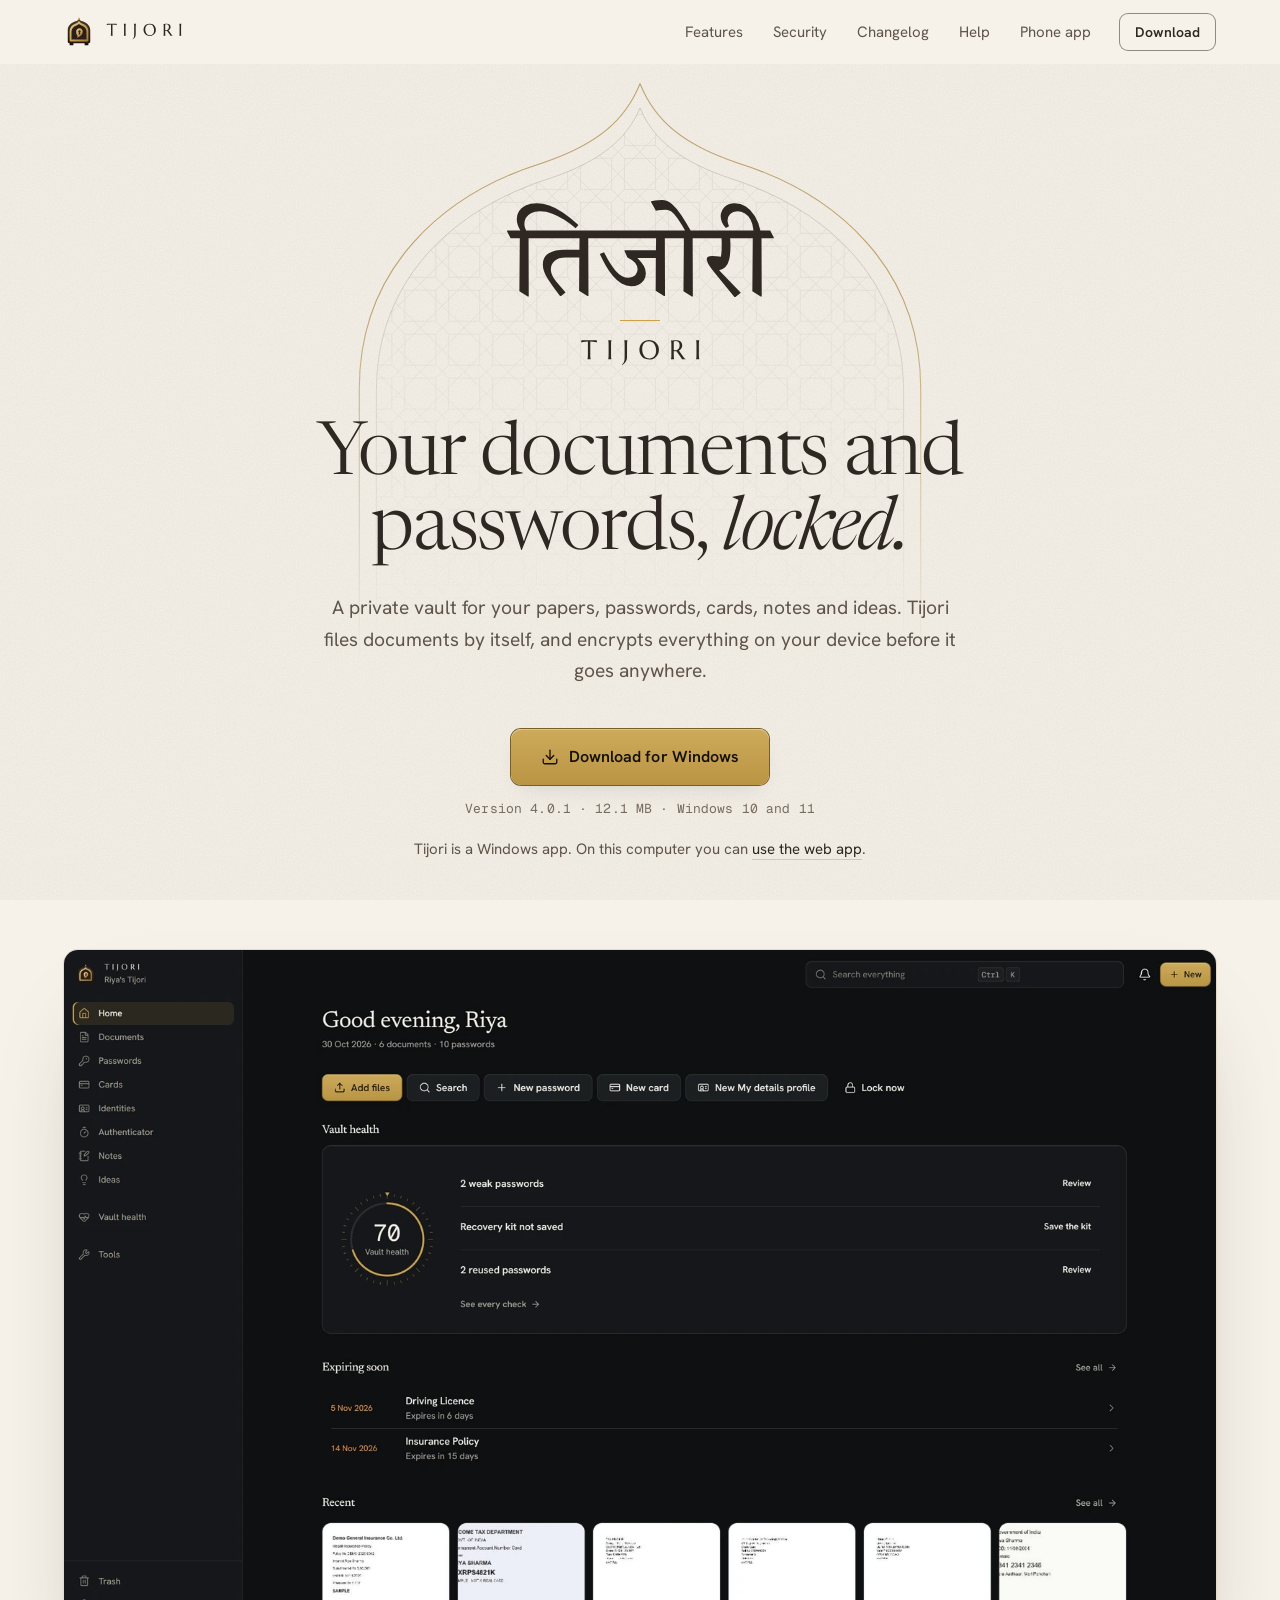
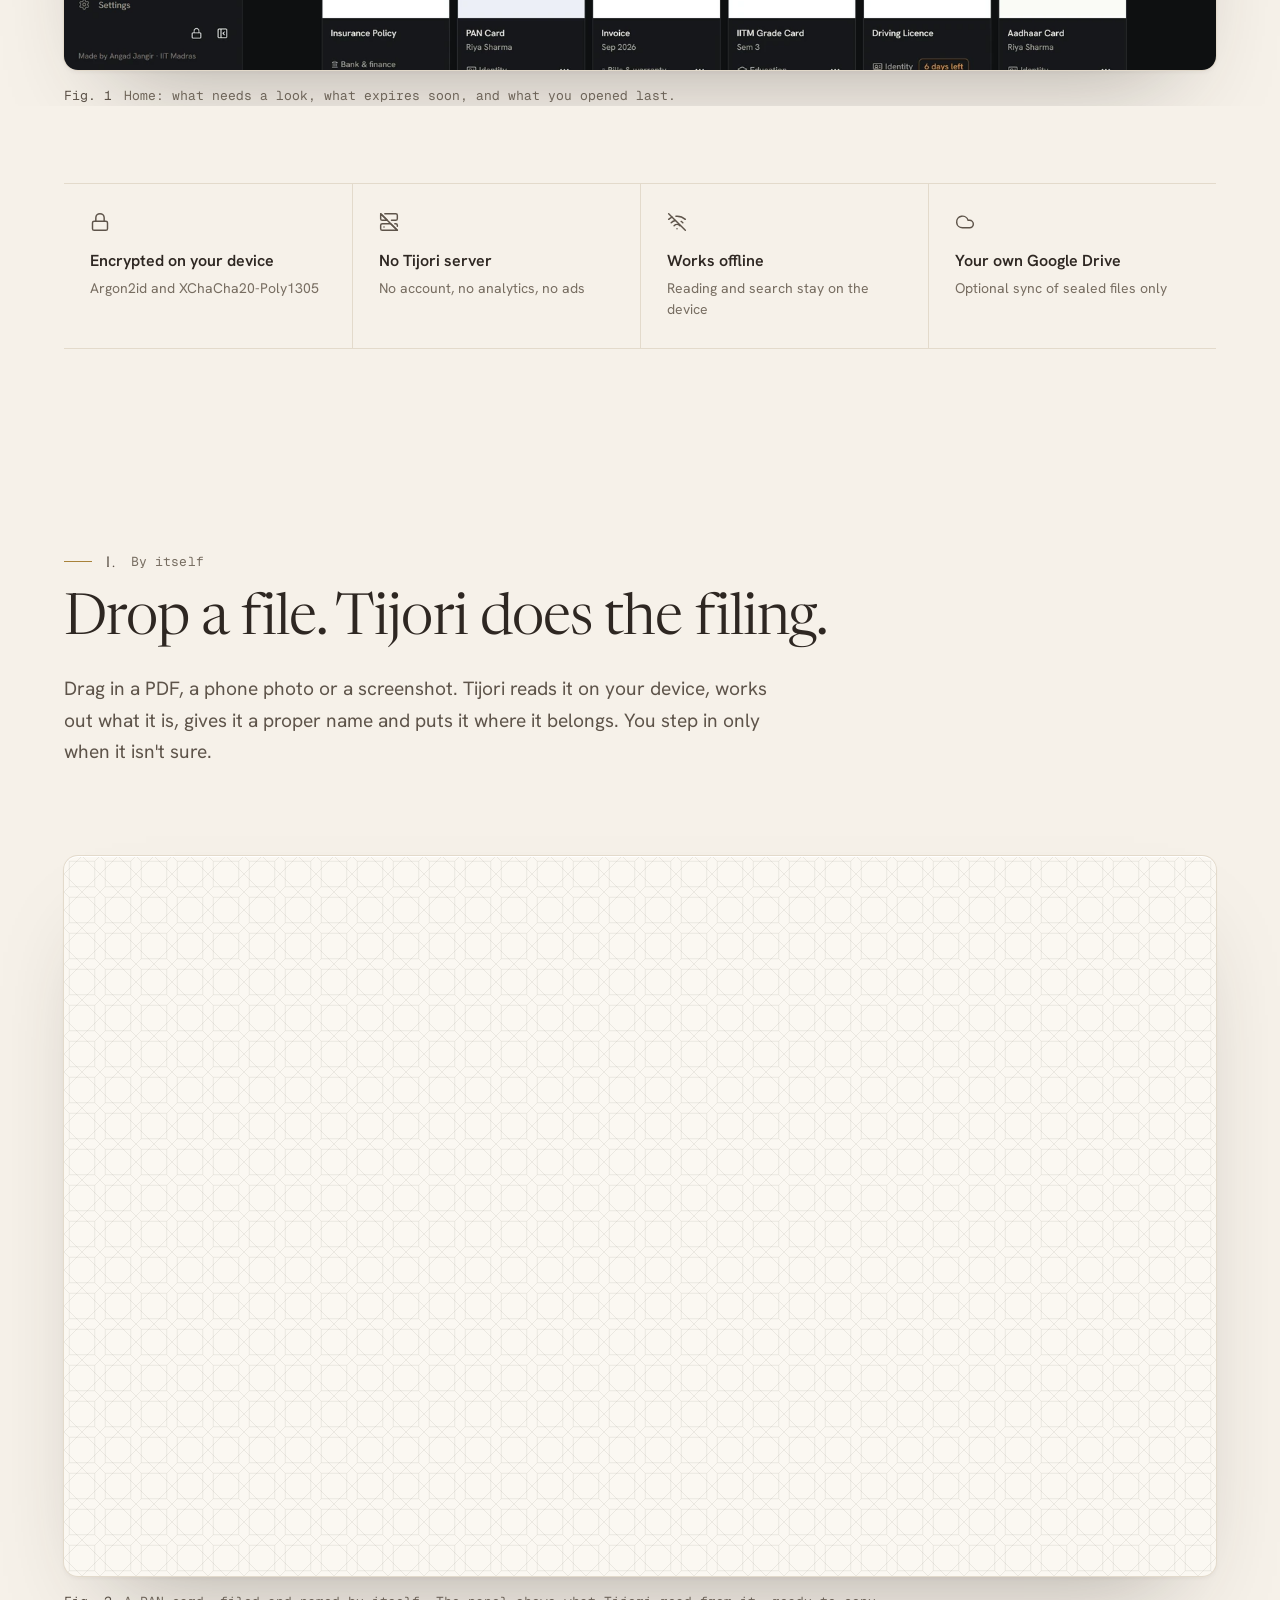
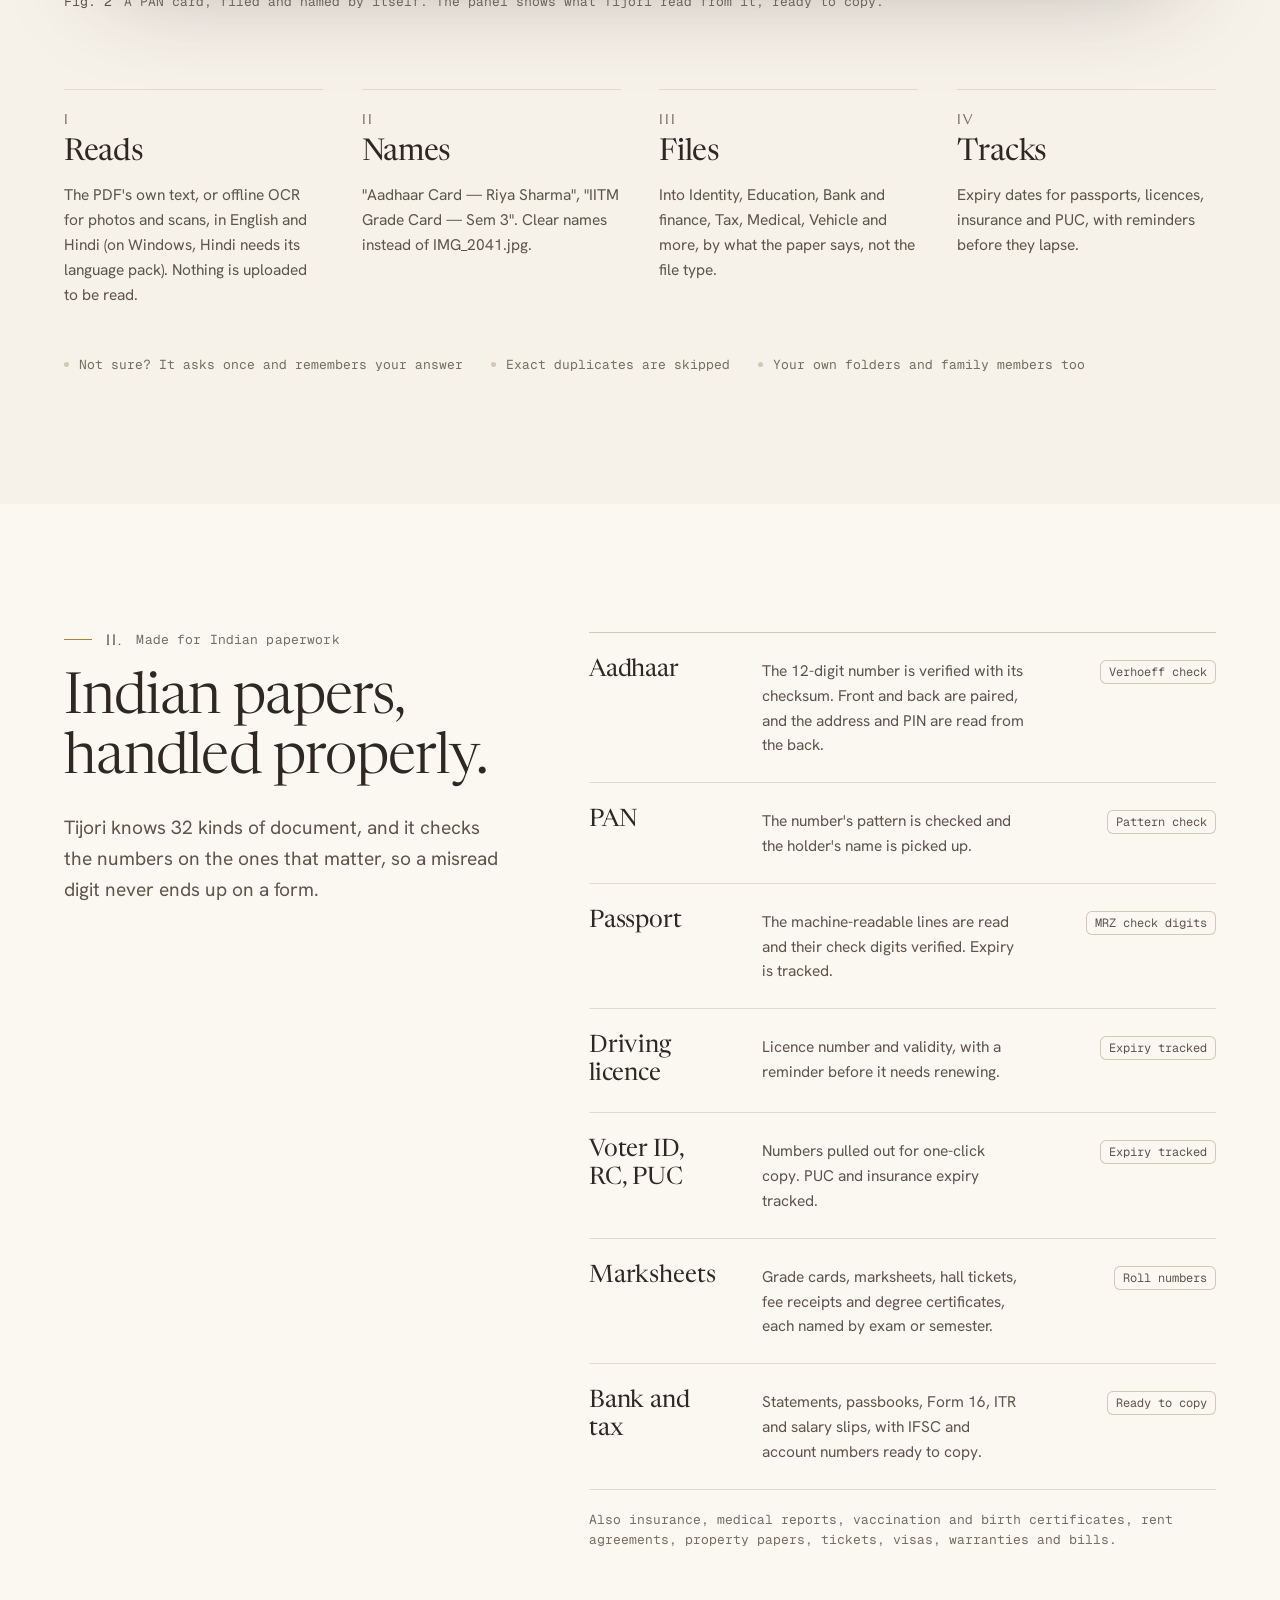
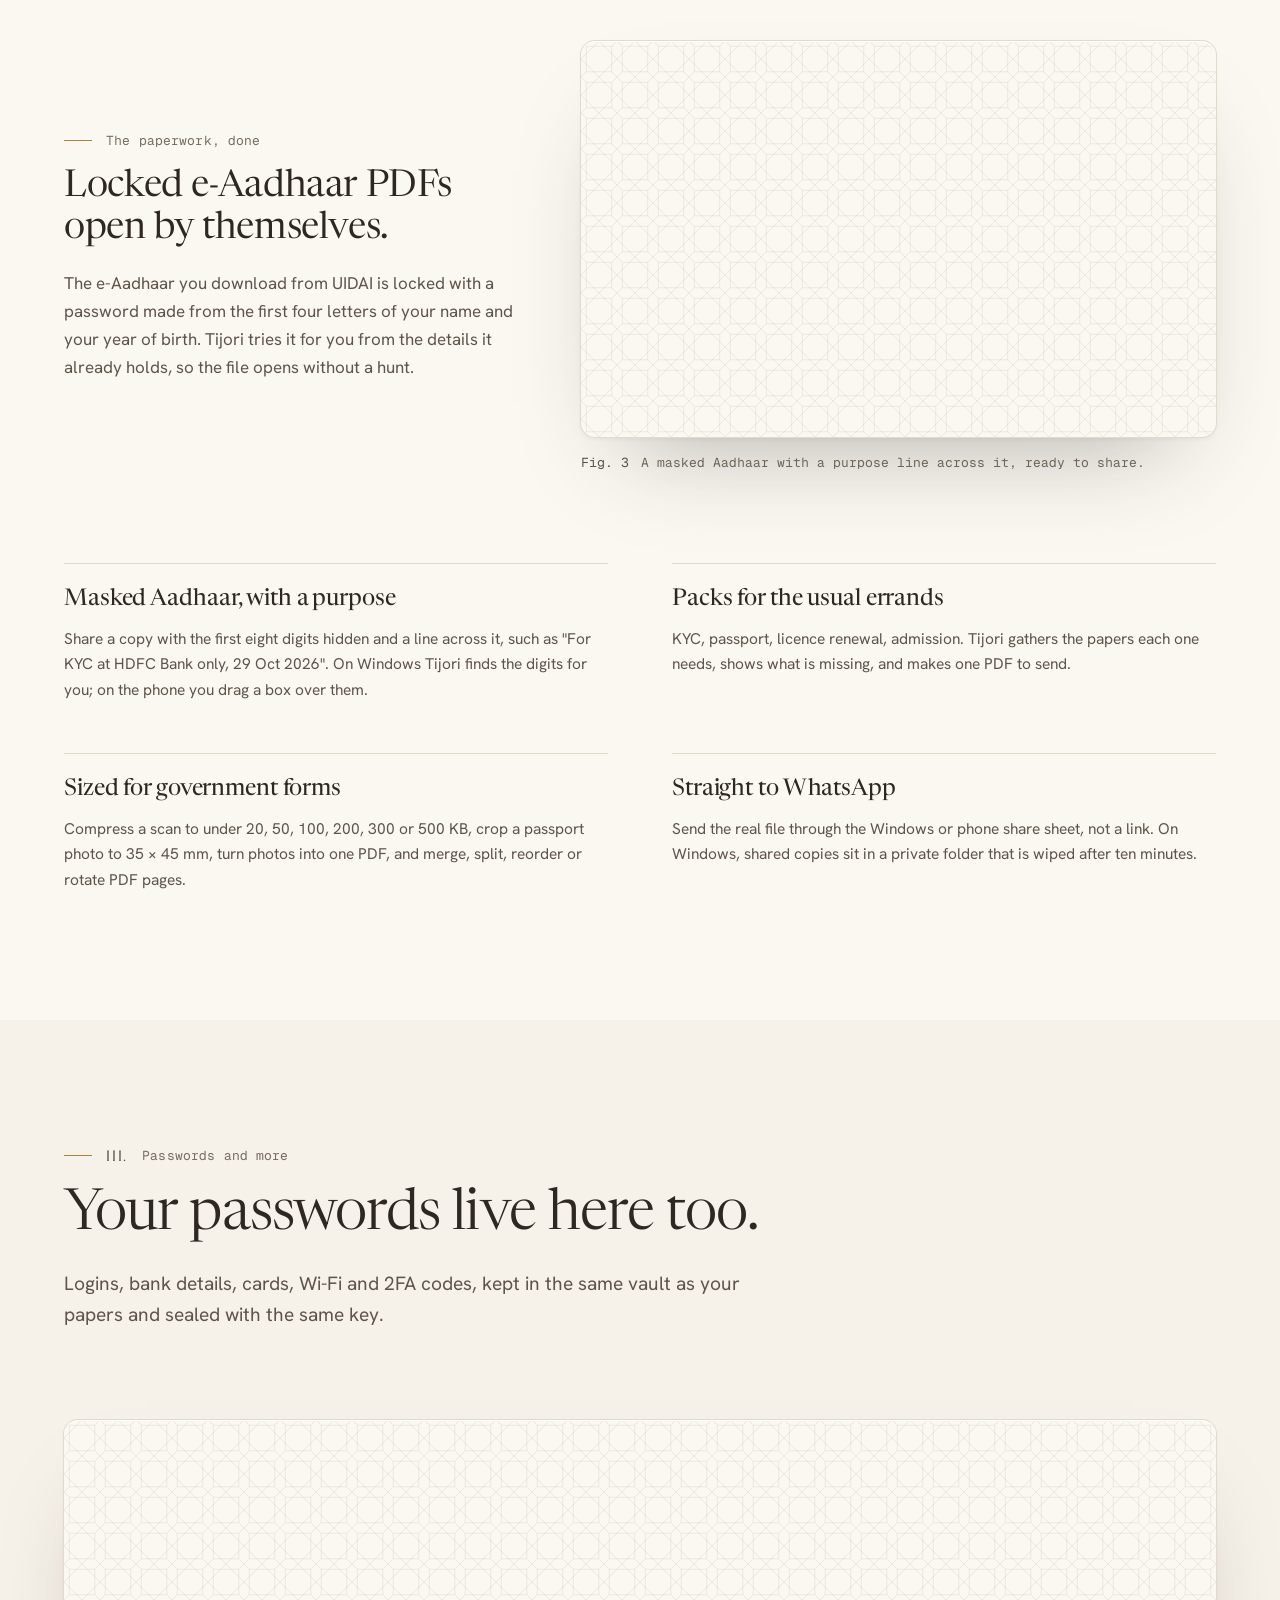
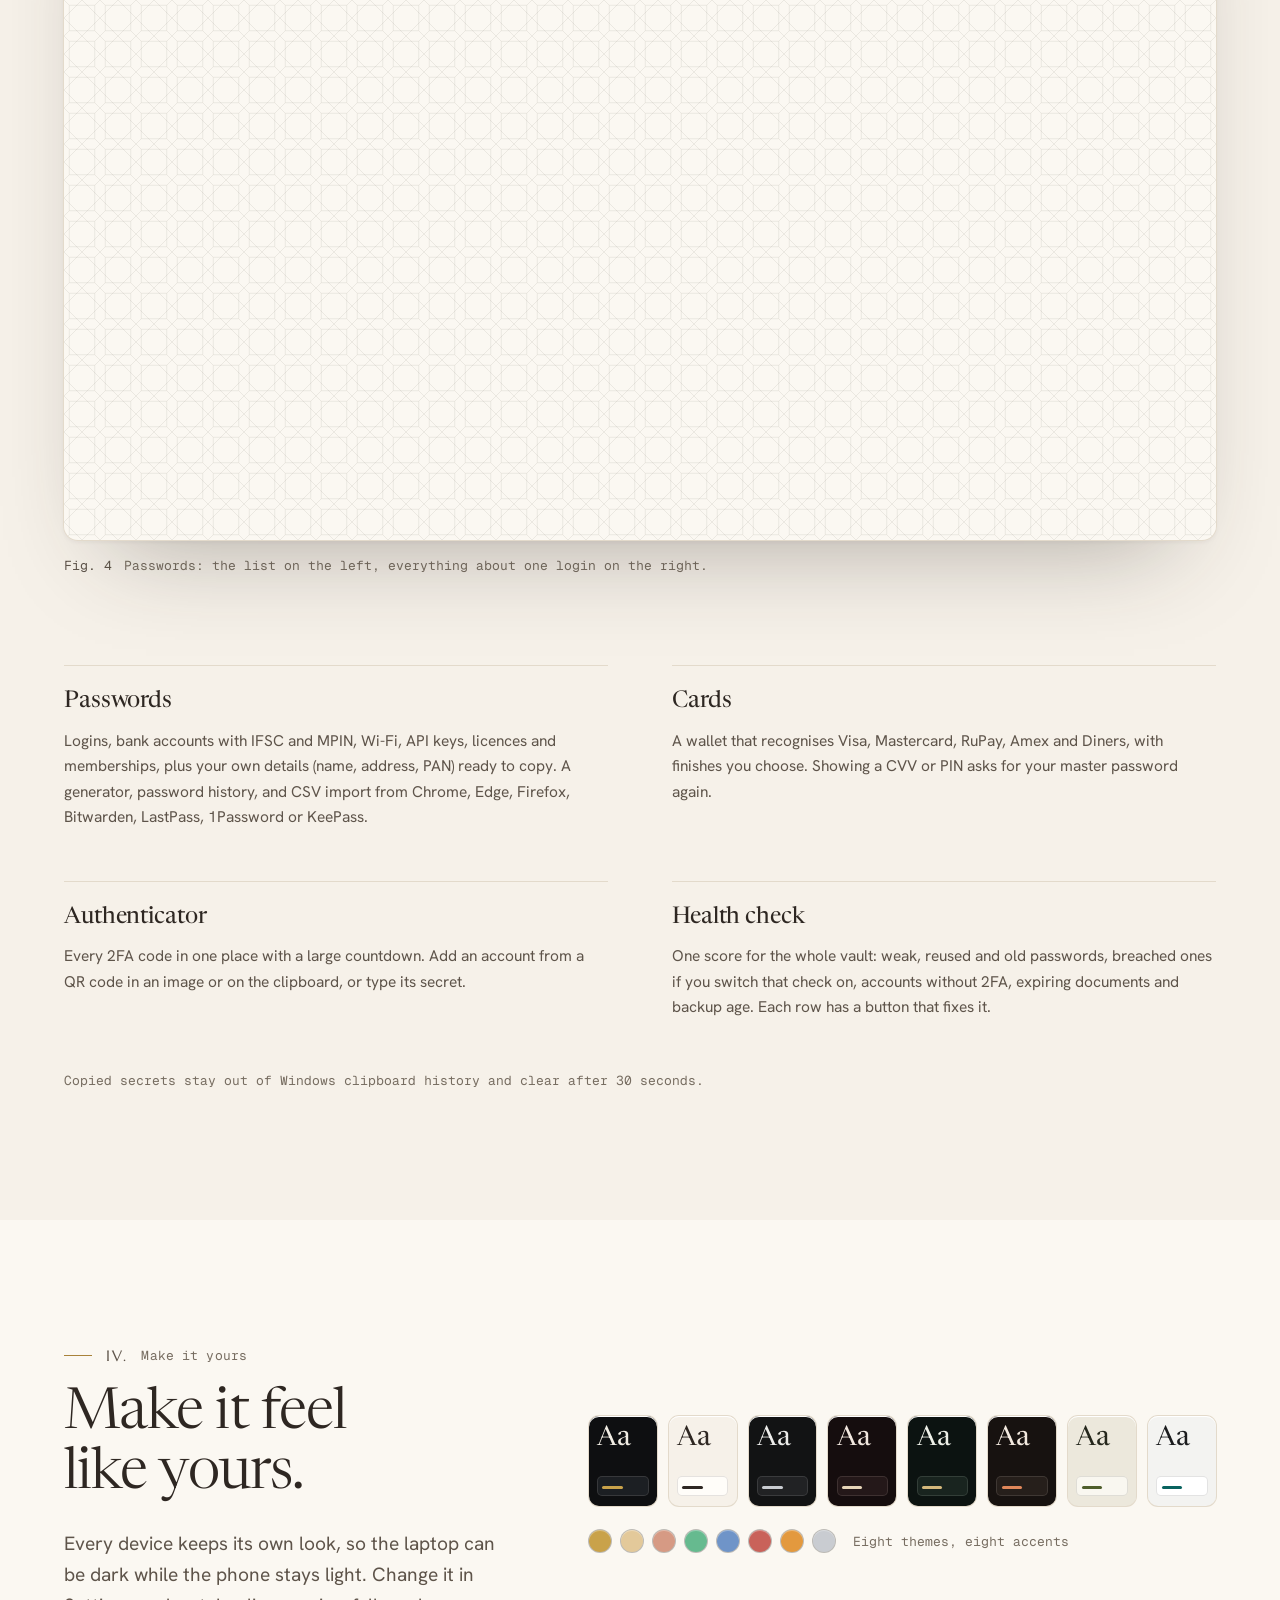
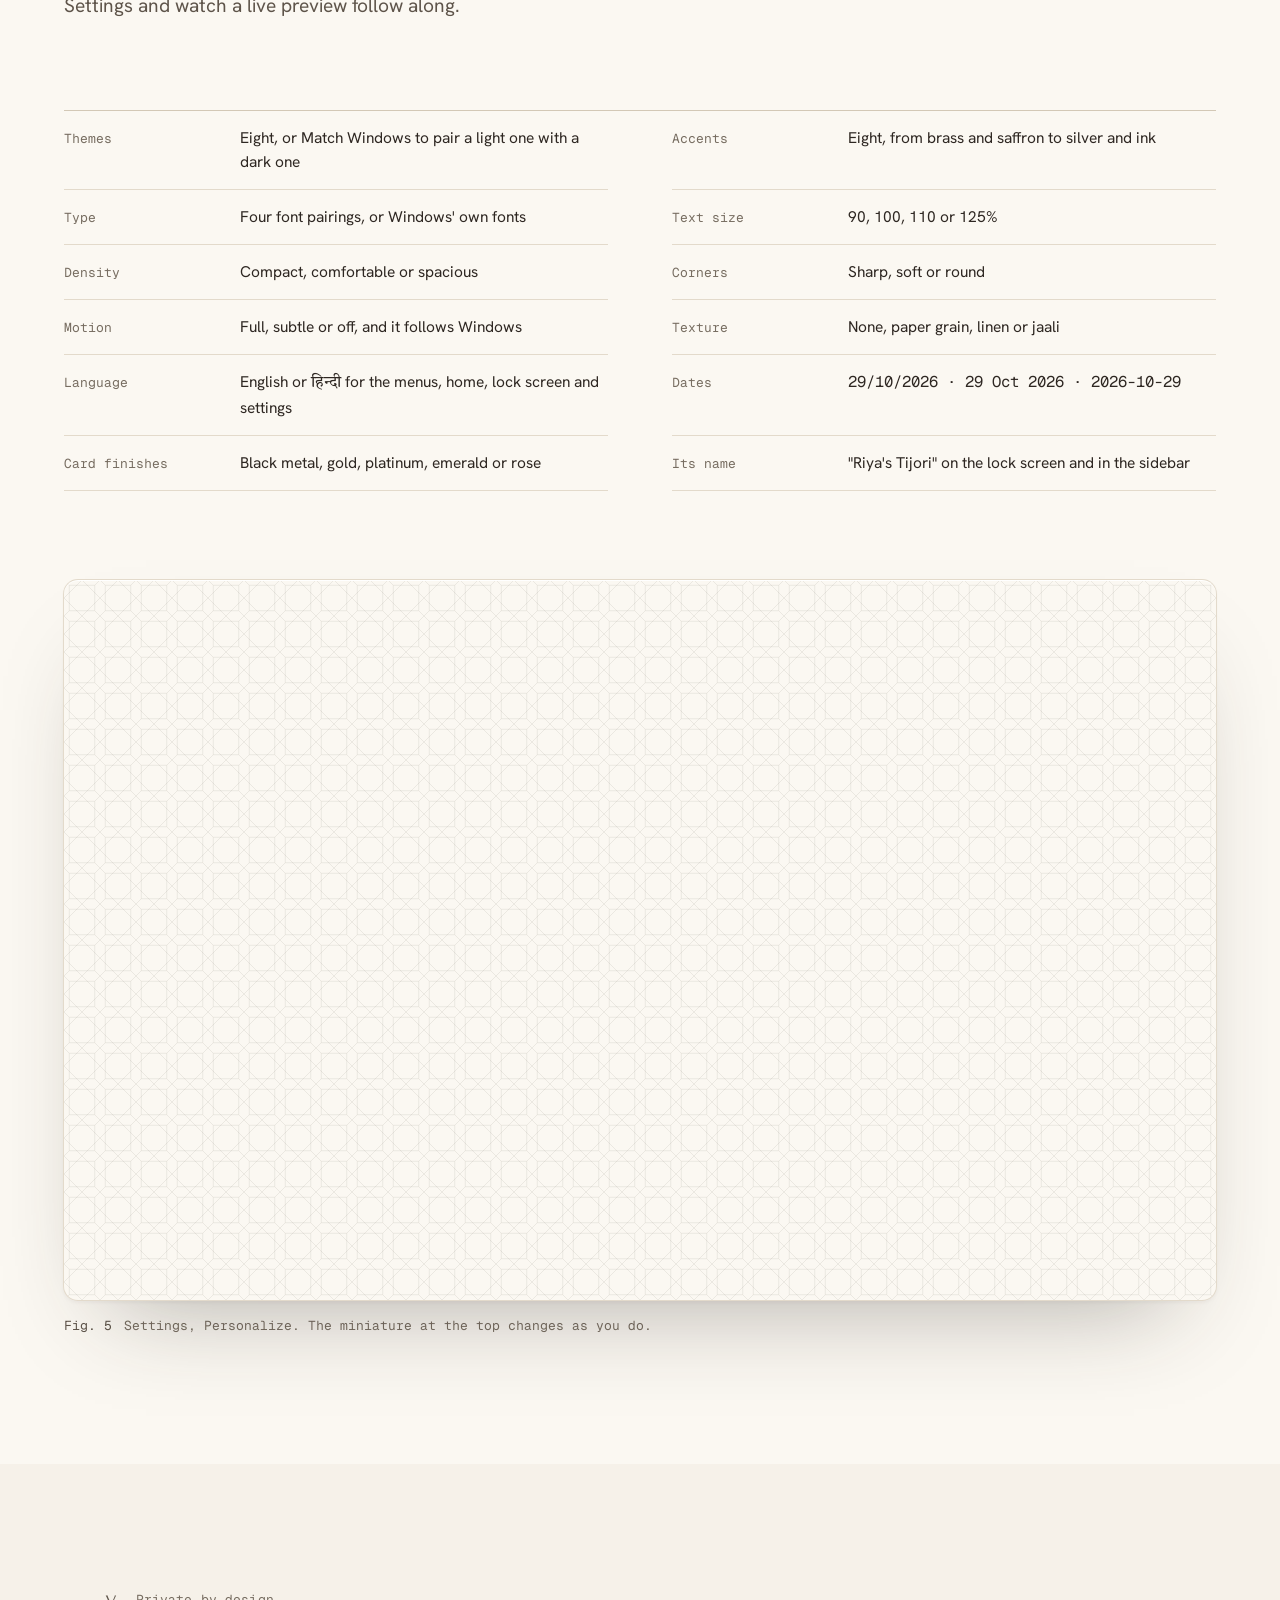
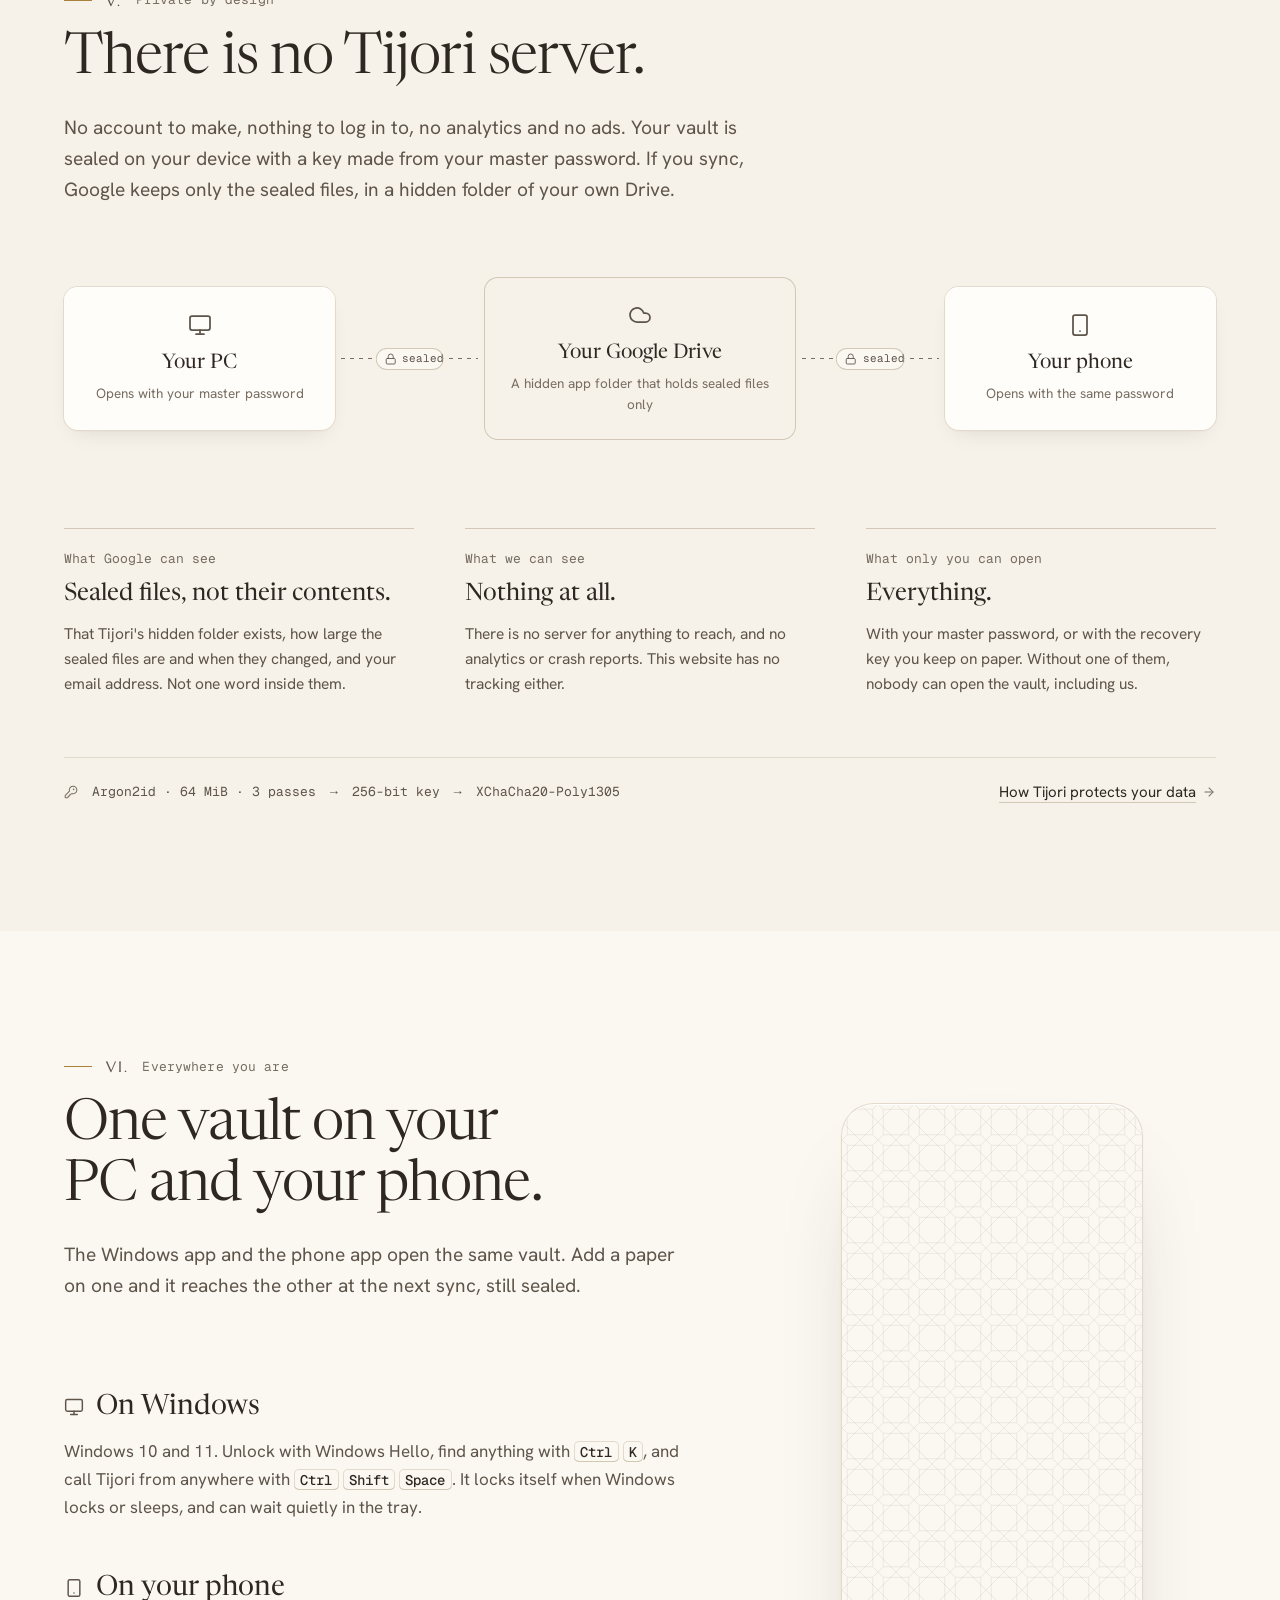
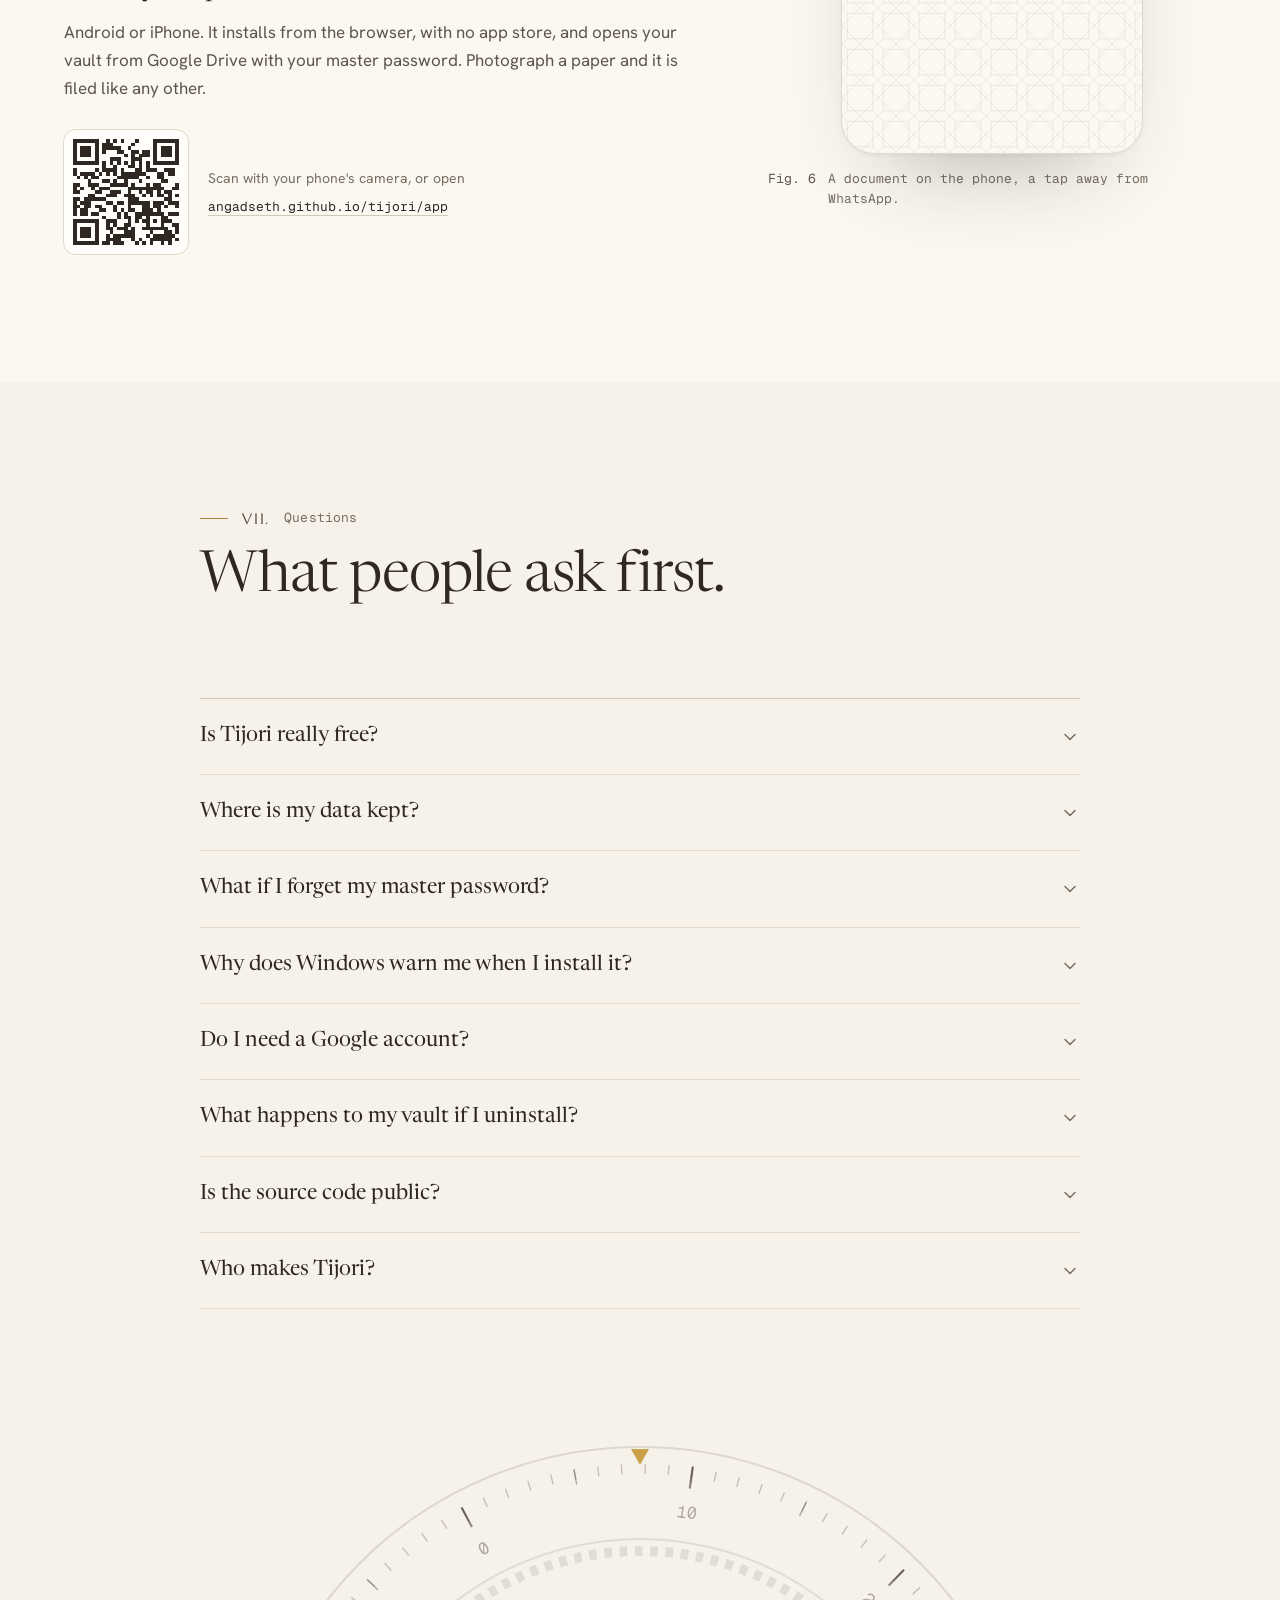
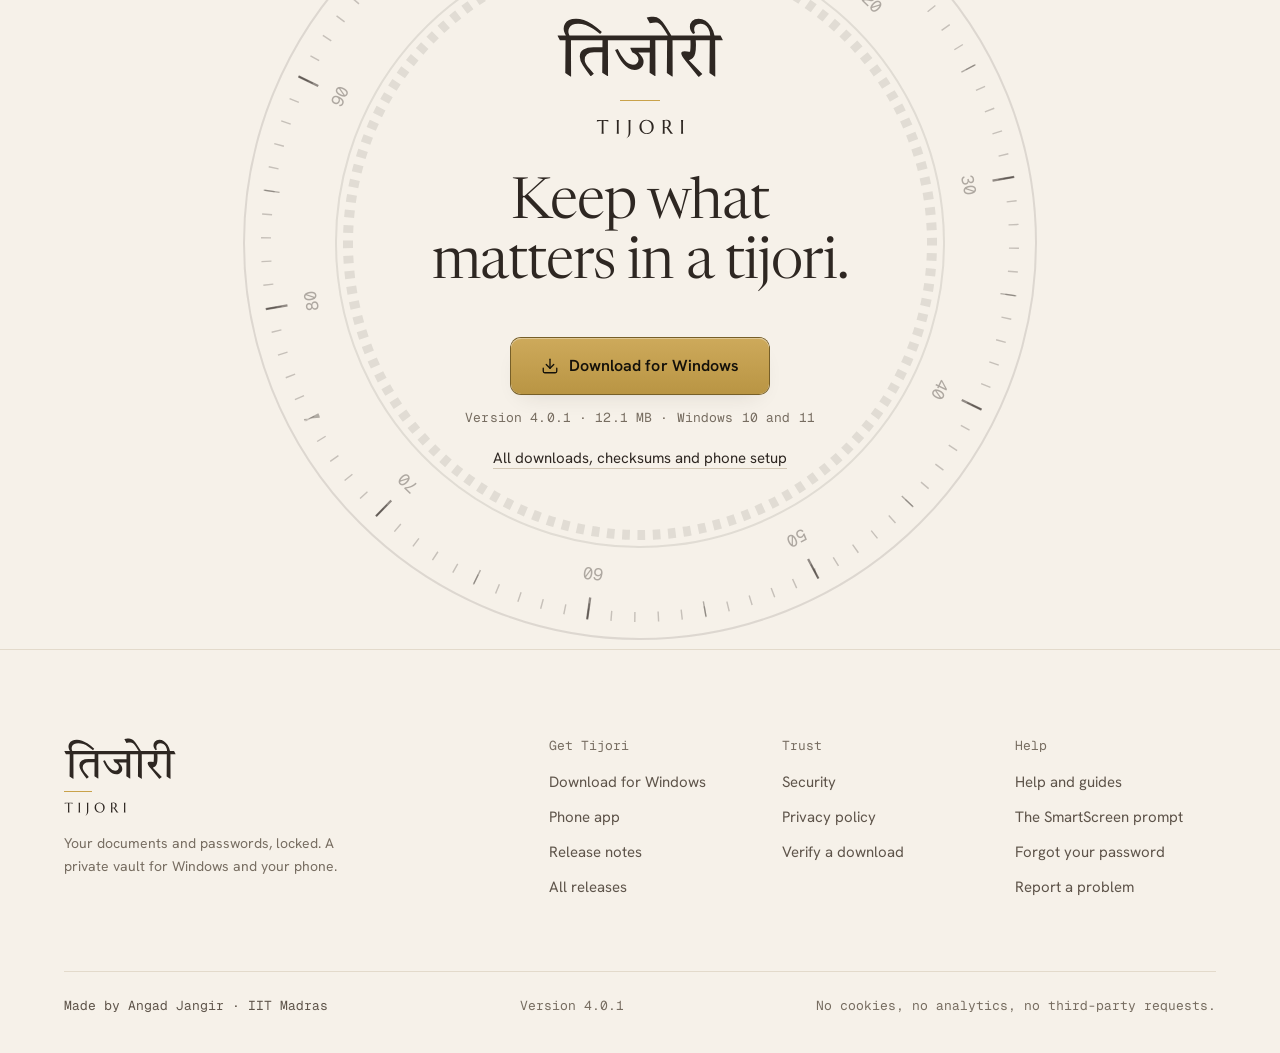
==== commit de446592: "site: Tijori 4.0.1" ====
--- a/index.html
+++ b/index.html
@@ -32,7 +32,7 @@
 <meta name="twitter:title" content="Tijori: your documents and passwords, locked">
 <meta name="twitter:description" content="A free, private vault for Windows and your phone. Encrypted on your device, synced through your own Google Drive.">
 <meta name="twitter:image" content="https://angadseth.github.io/tijori/og.png">
-<script type="application/ld+json">{"@context":"https://schema.org","@type":"SoftwareApplication","name":"Tijori","alternateName":"तिजोरी","description":"A private vault for documents, passwords, cards, notes and ideas, encrypted on your device.","applicationCategory":"SecurityApplication","operatingSystem":"Windows 10, Windows 11, Android, iOS","softwareVersion":"4.0.0","datePublished":"2026-10-29","url":"https://angadseth.github.io/tijori/","downloadUrl":"https://angadseth.github.io/tijori/download.html","offers":{"@type":"Offer","price":"0","priceCurrency":"INR"},"author":{"@type":"Person","name":"Angad Jangir","affiliation":{"@type":"CollegeOrUniversity","name":"IIT Madras"}}}</script>
+<script type="application/ld+json">{"@context":"https://schema.org","@type":"SoftwareApplication","name":"Tijori","alternateName":"तिजोरी","description":"A private vault for documents, passwords, cards, notes and ideas, encrypted on your device.","applicationCategory":"SecurityApplication","operatingSystem":"Windows 10, Windows 11, Android, iOS","softwareVersion":"4.0.1","datePublished":"2026-10-29","url":"https://angadseth.github.io/tijori/","downloadUrl":"https://angadseth.github.io/tijori/download.html","offers":{"@type":"Offer","price":"0","priceCurrency":"INR"},"author":{"@type":"Person","name":"Angad Jangir","affiliation":{"@type":"CollegeOrUniversity","name":"IIT Madras"}}}</script>
 </head>
 <body>
 <a class="skip" href="#main">Skip to content</a>
@@ -437,7 +437,7 @@
     </div>
     <div class="foot-base">
       <span class="maker">Made by Angad Jangir · IIT Madras</span>
-      <span>Version <span data-v="version" data-pending="4.0.0">4.0.0</span></span>
+      <span>Version <span data-v="version" data-pending="4.0.1">4.0.1</span></span>
       <span>No cookies, no analytics, no third-party requests.</span>
     </div>
   </div>
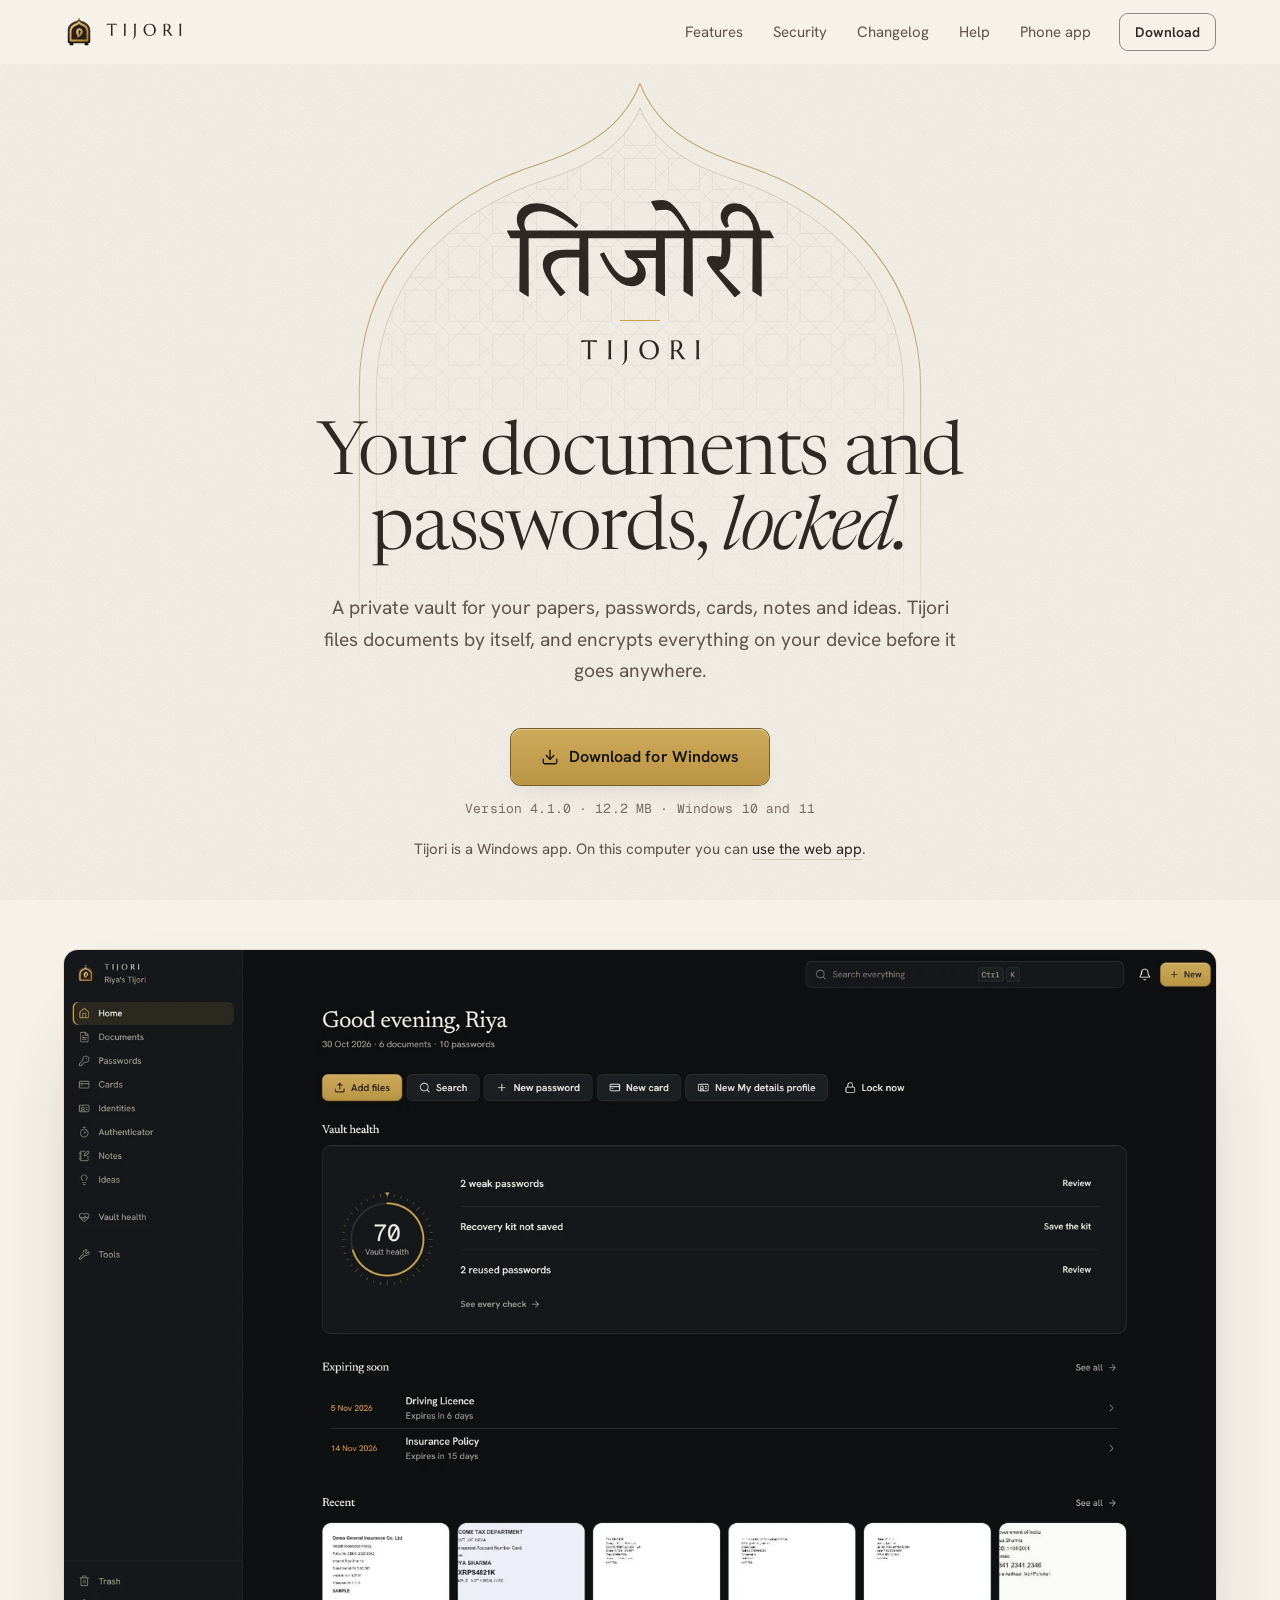
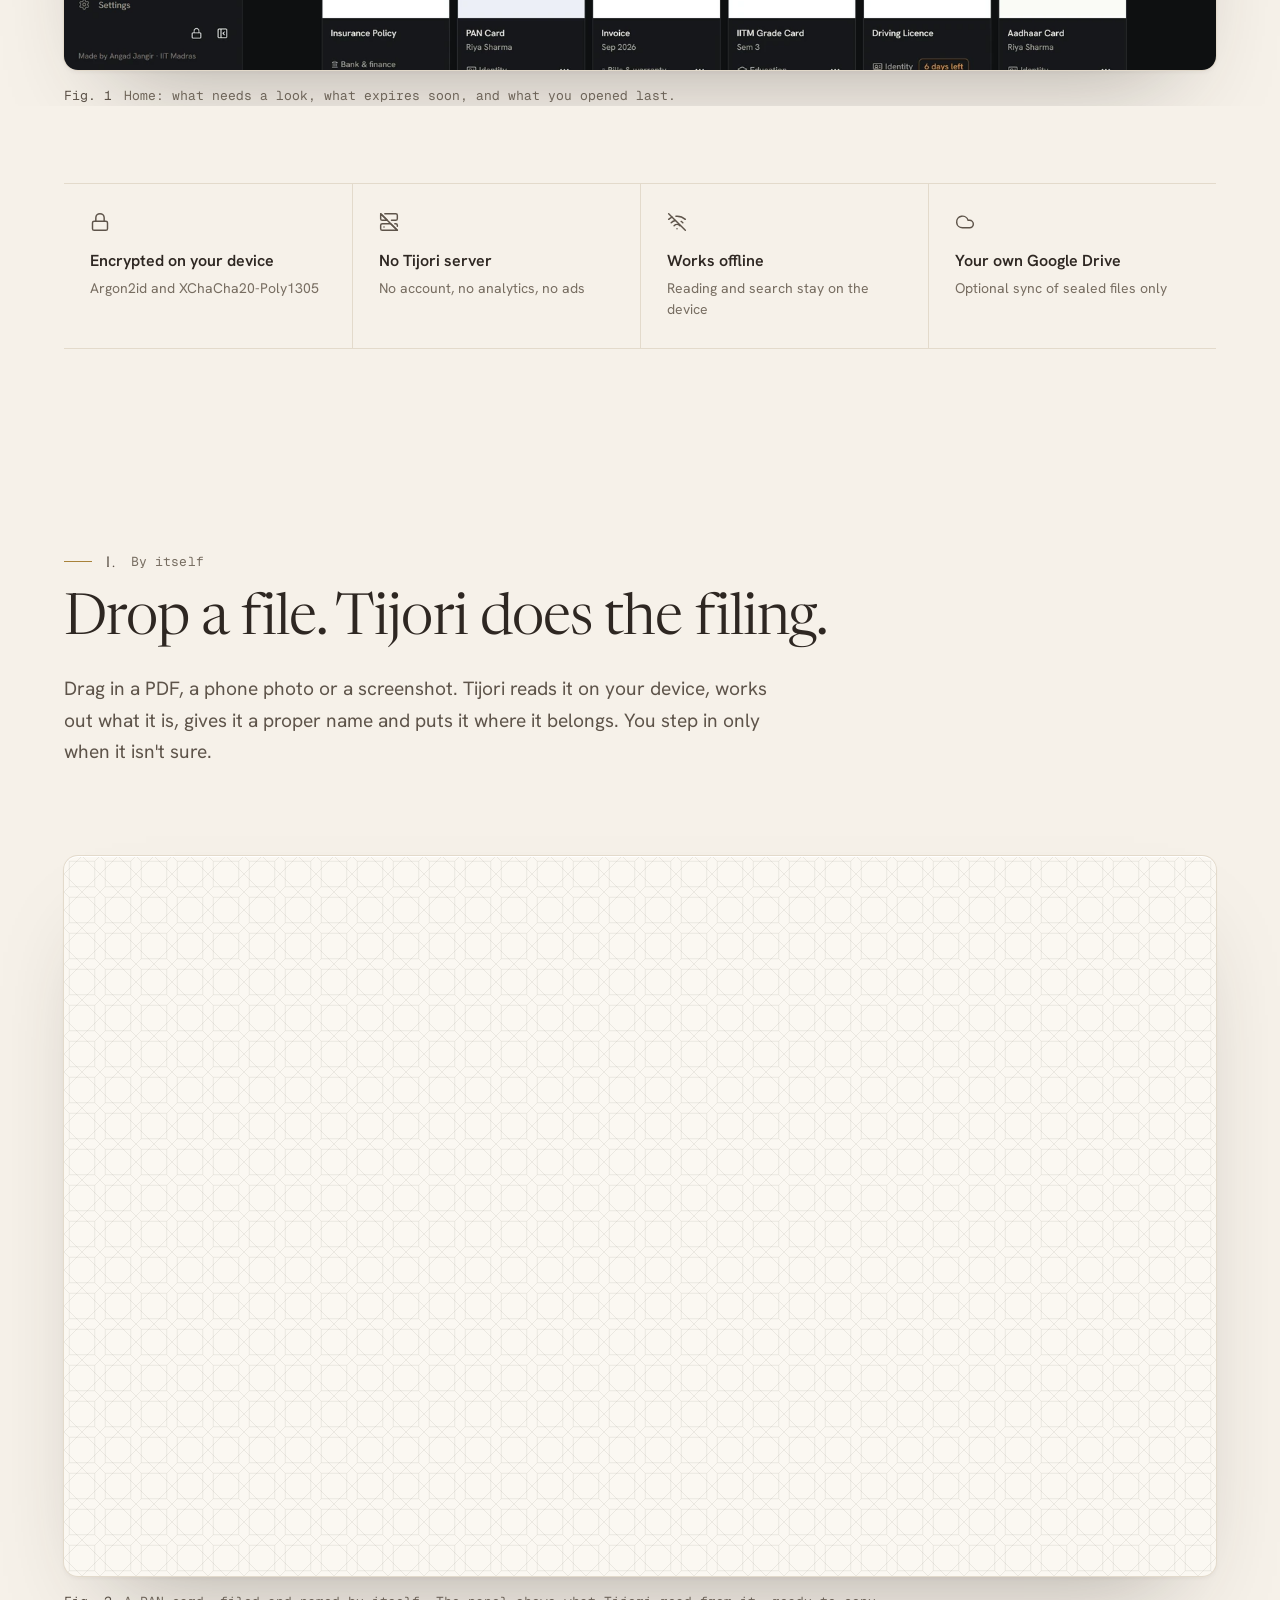
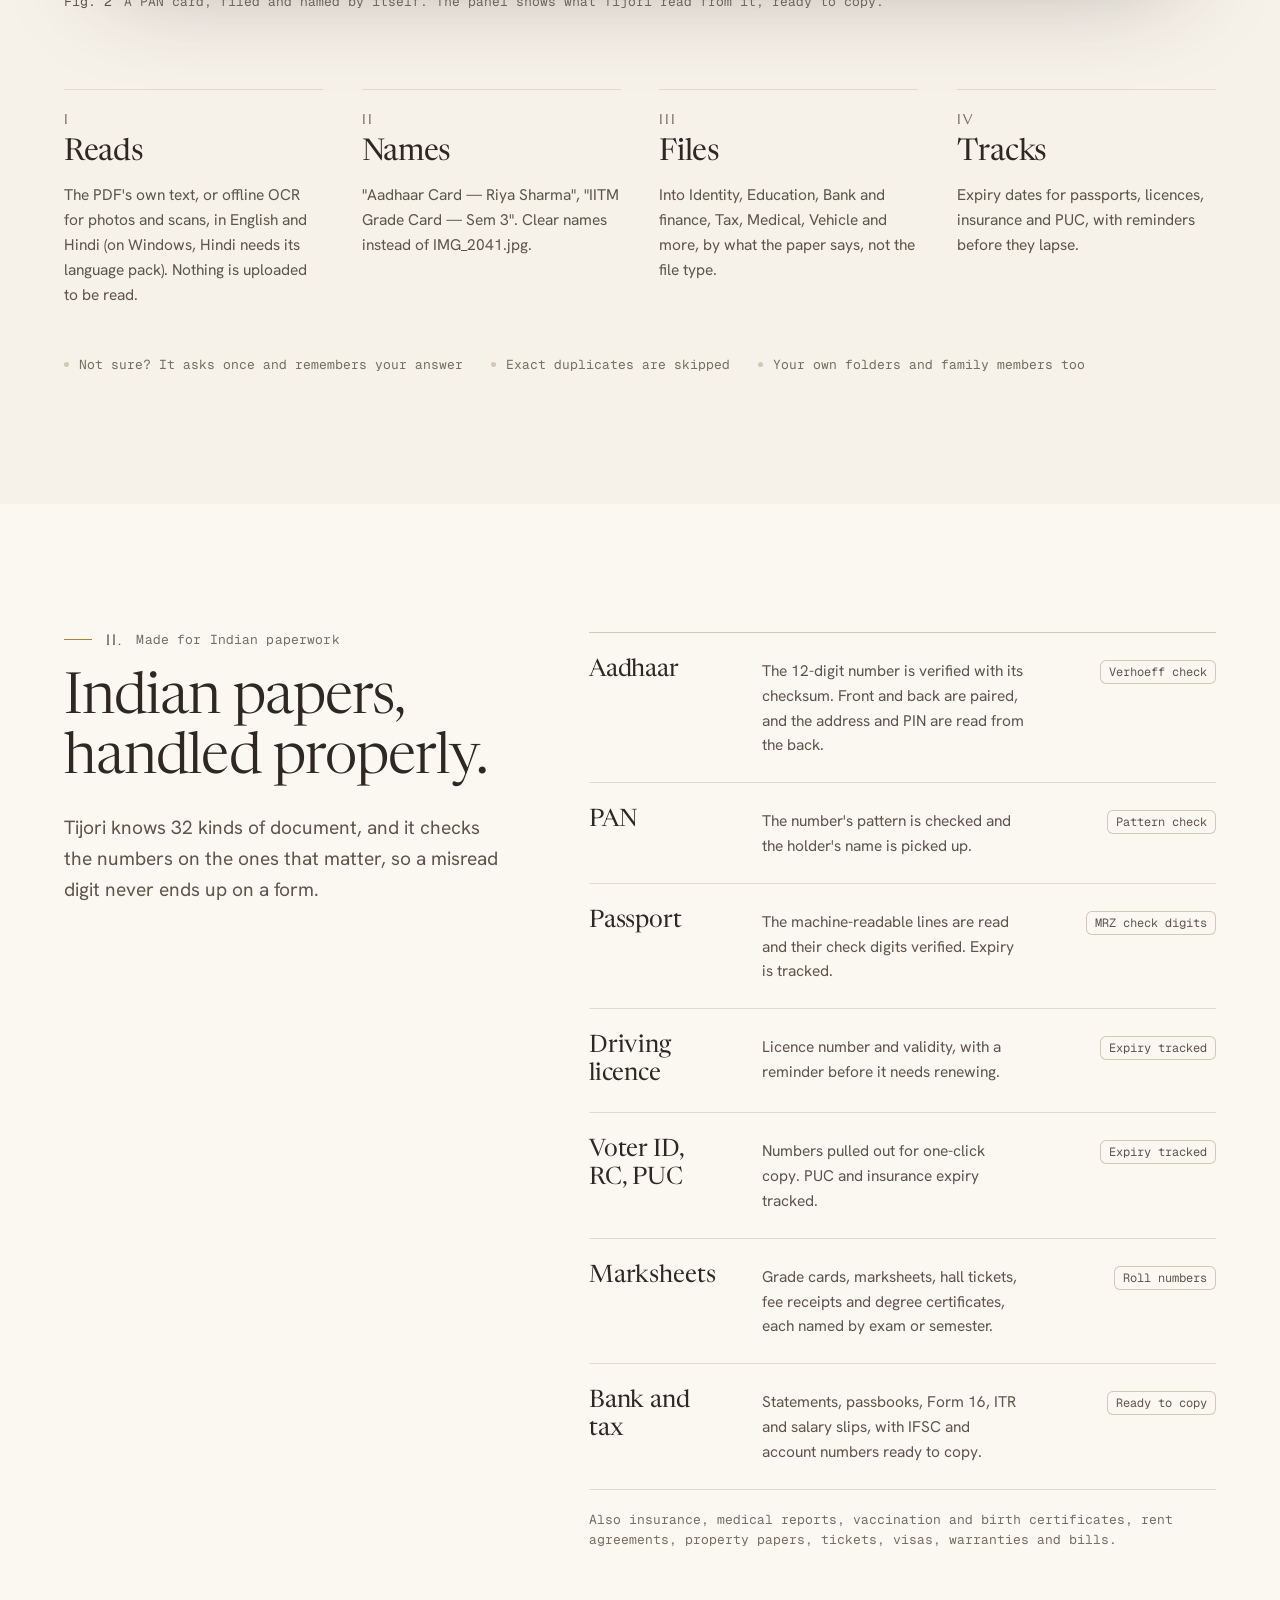
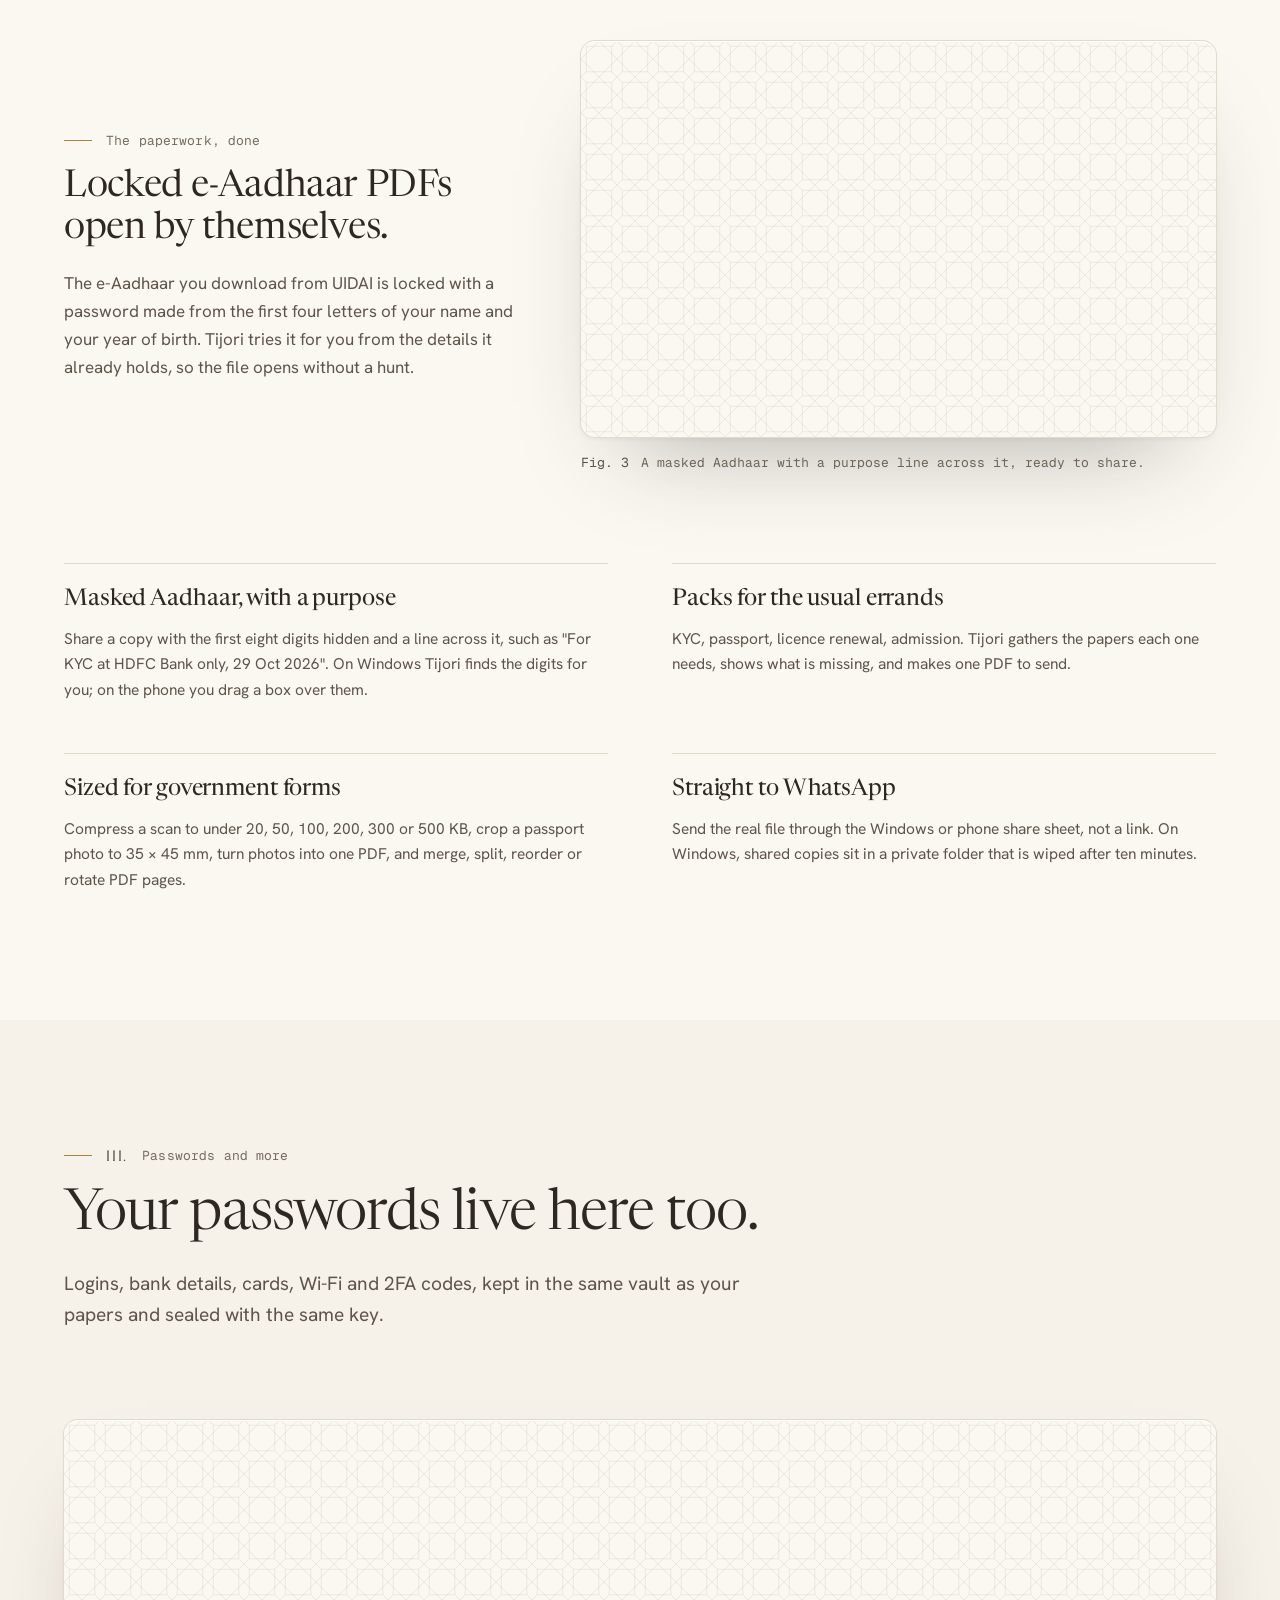
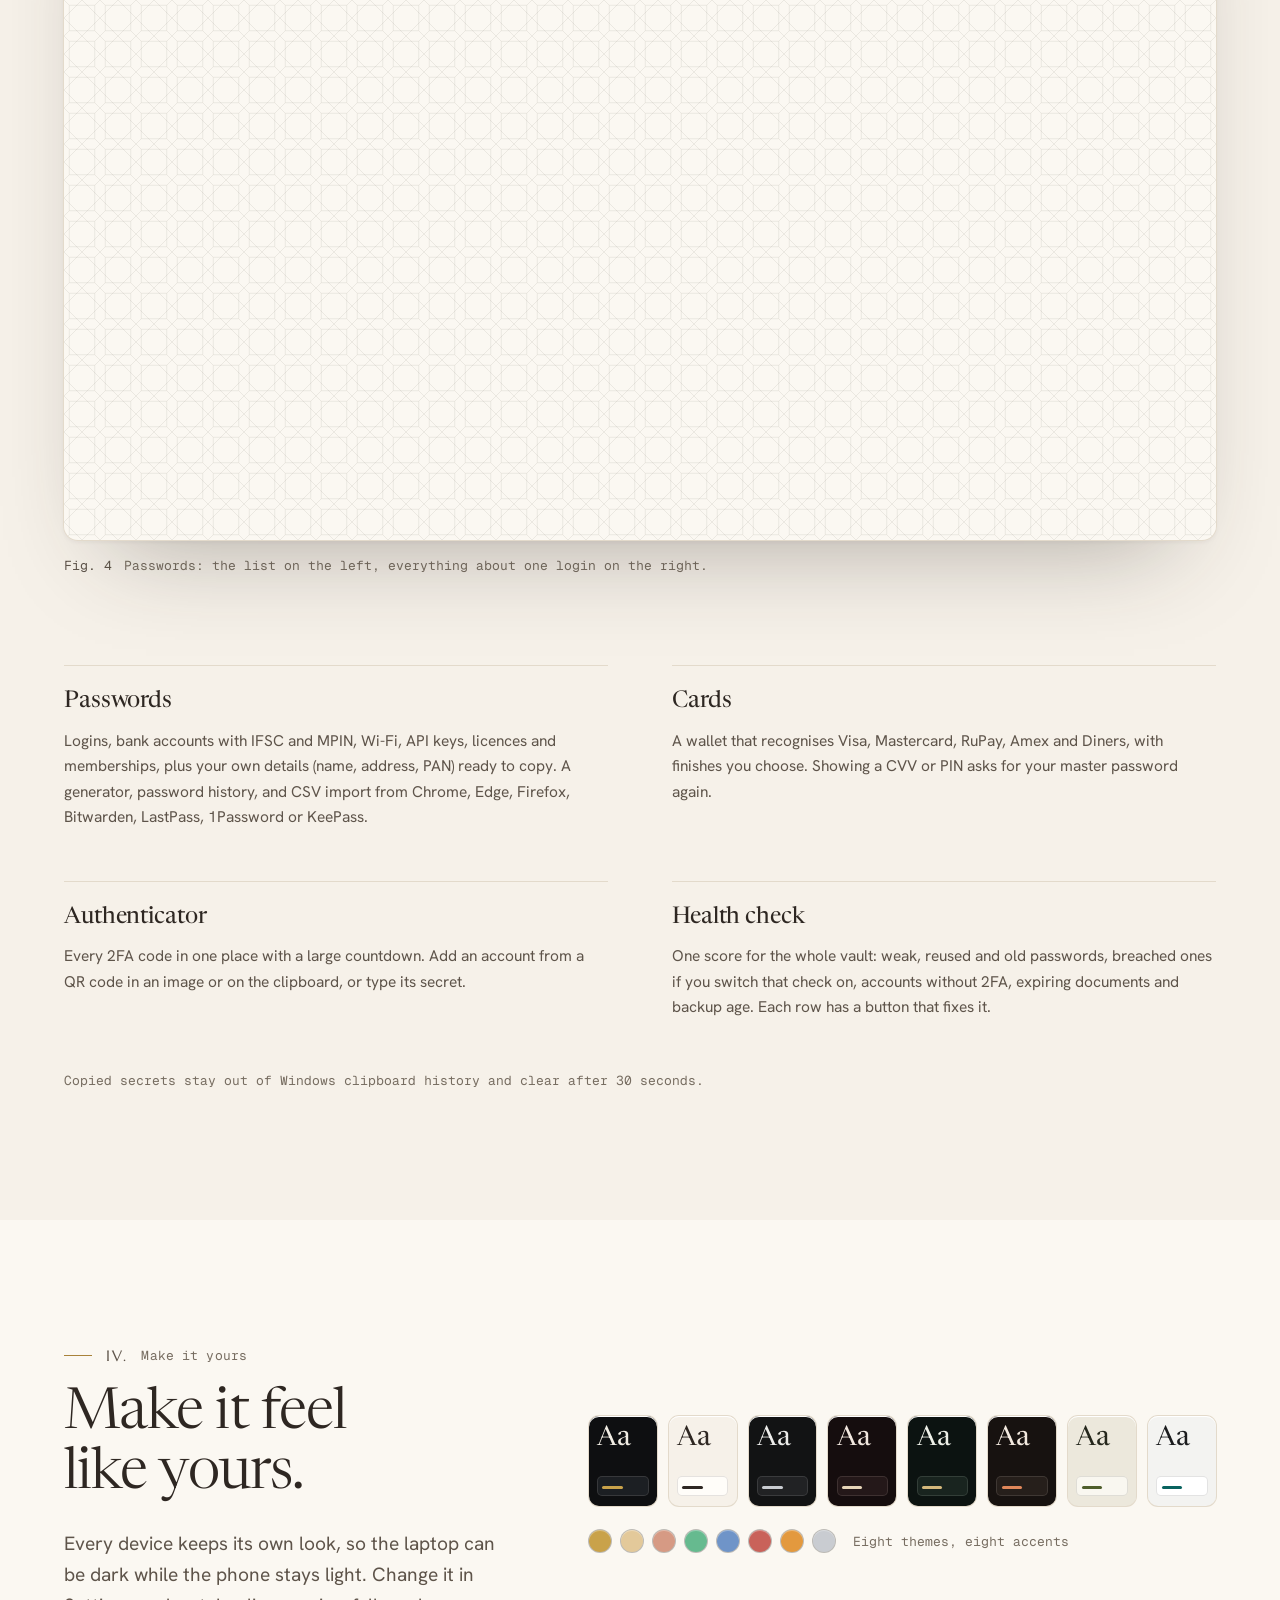
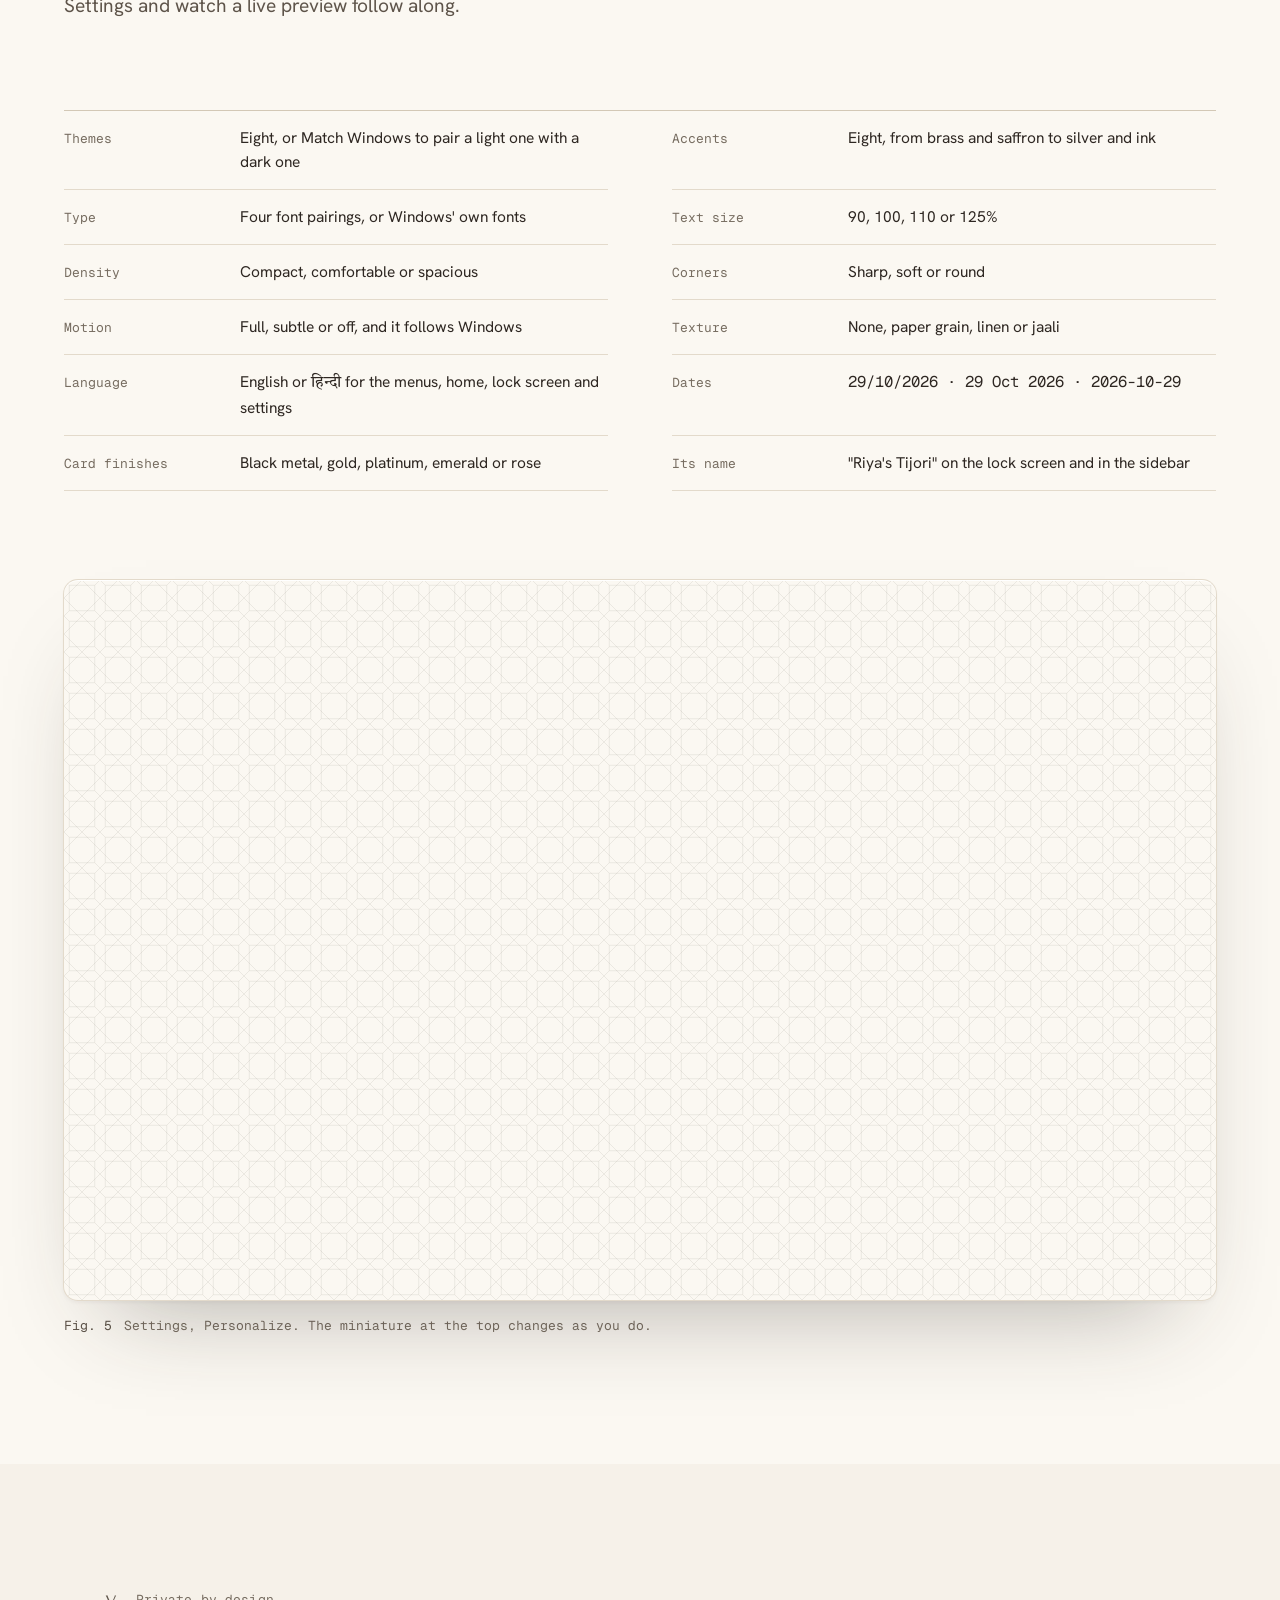
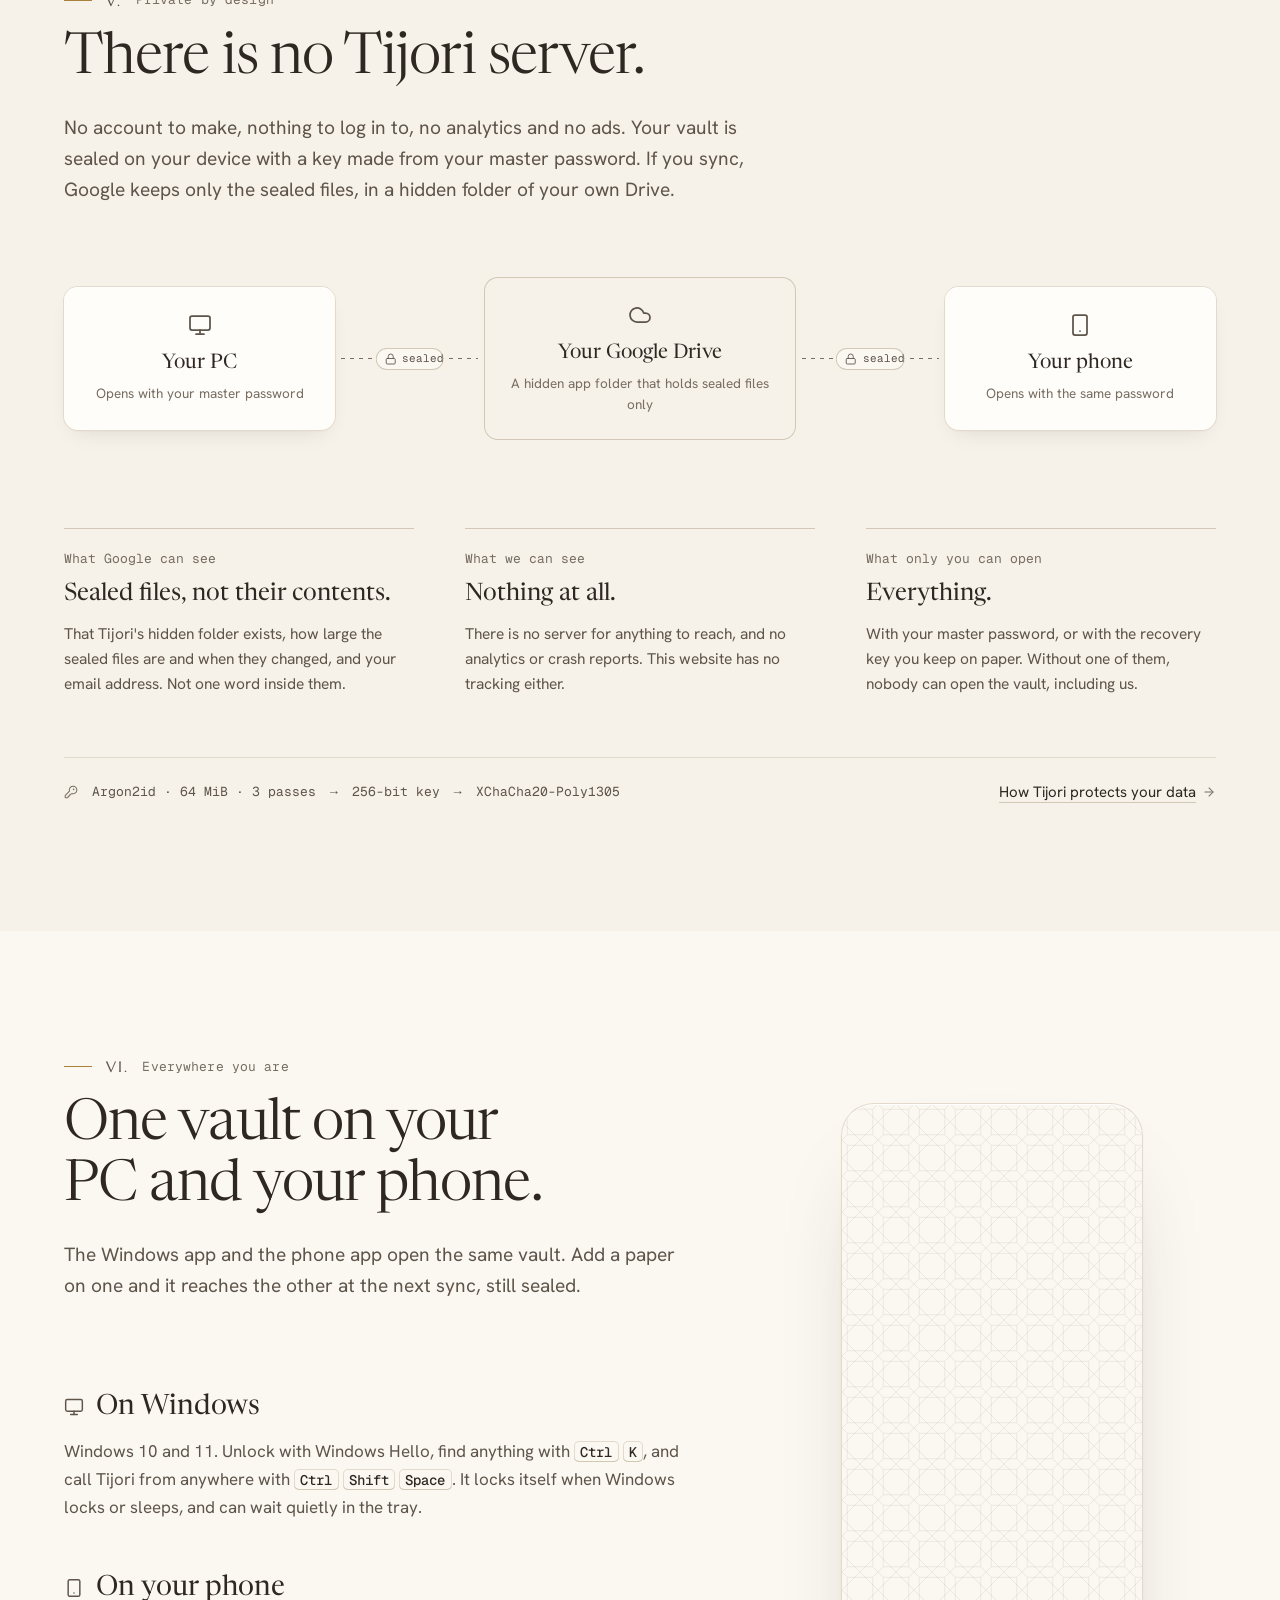
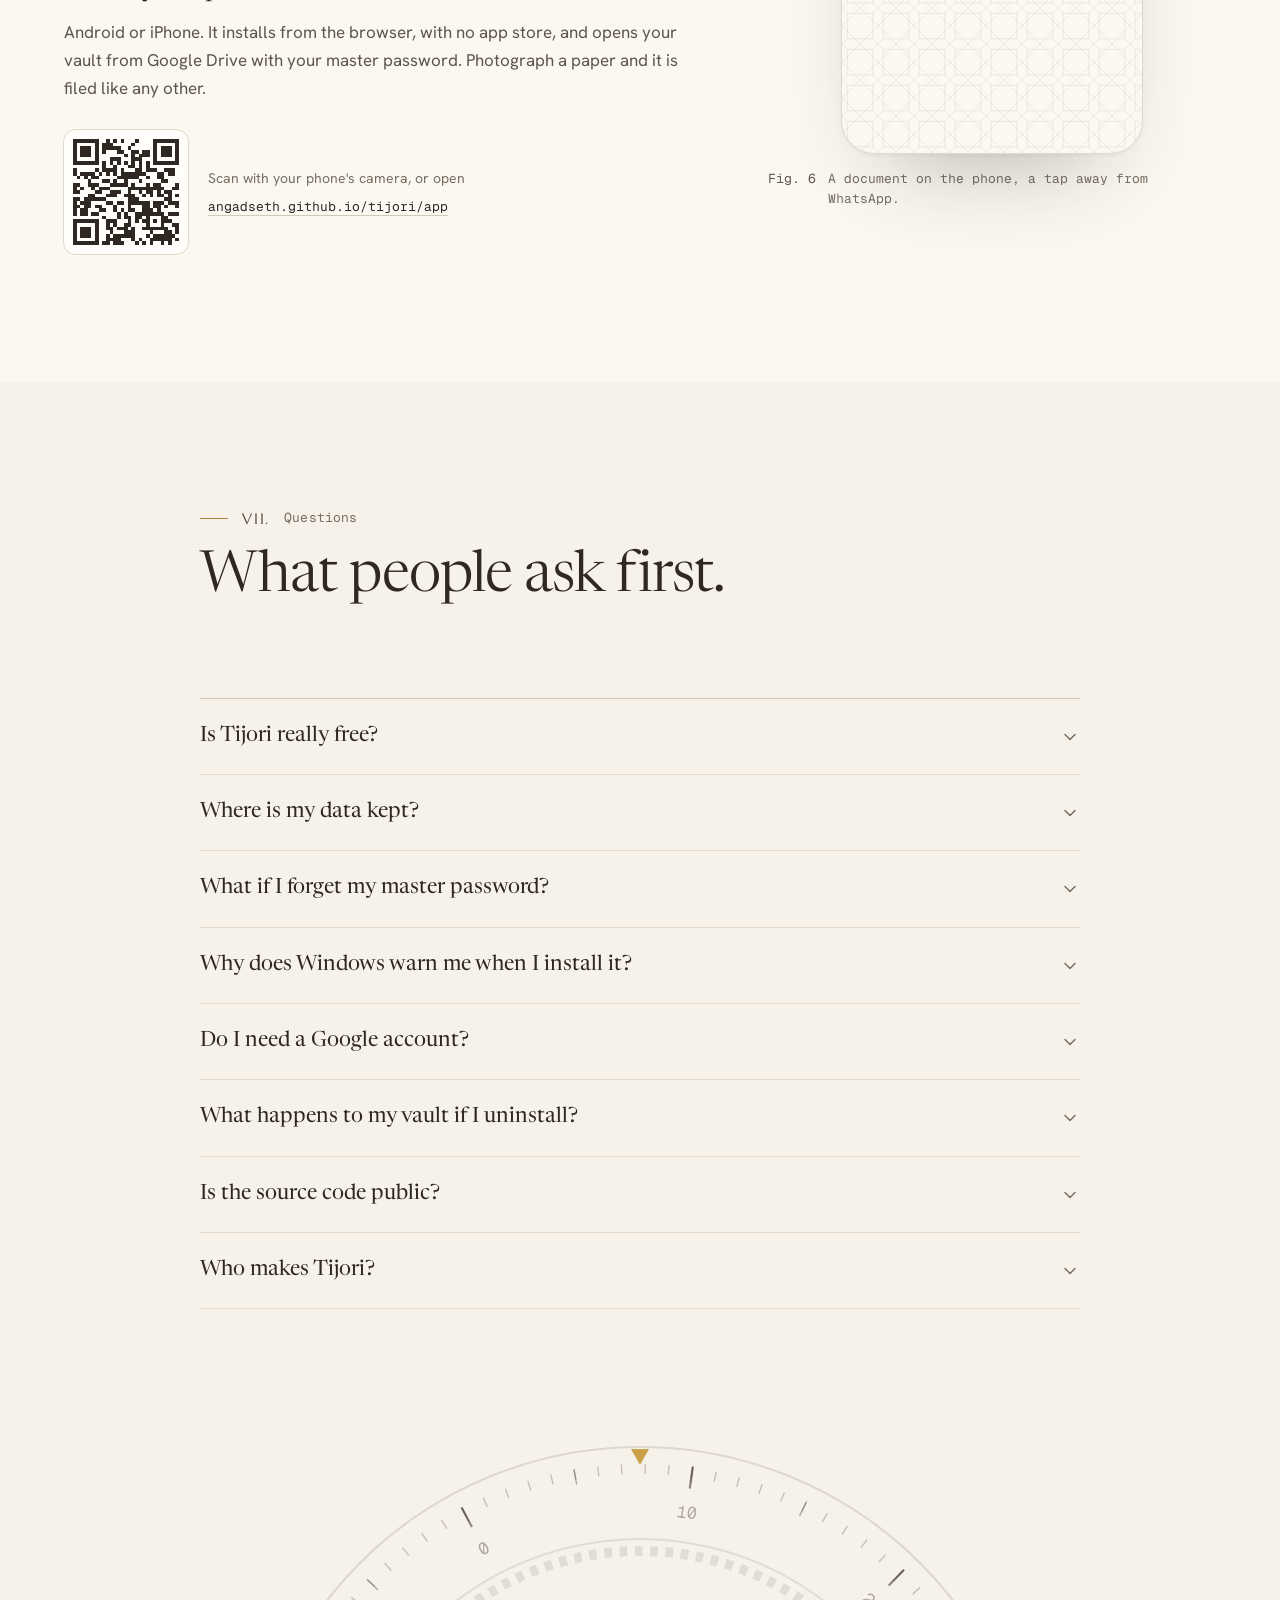
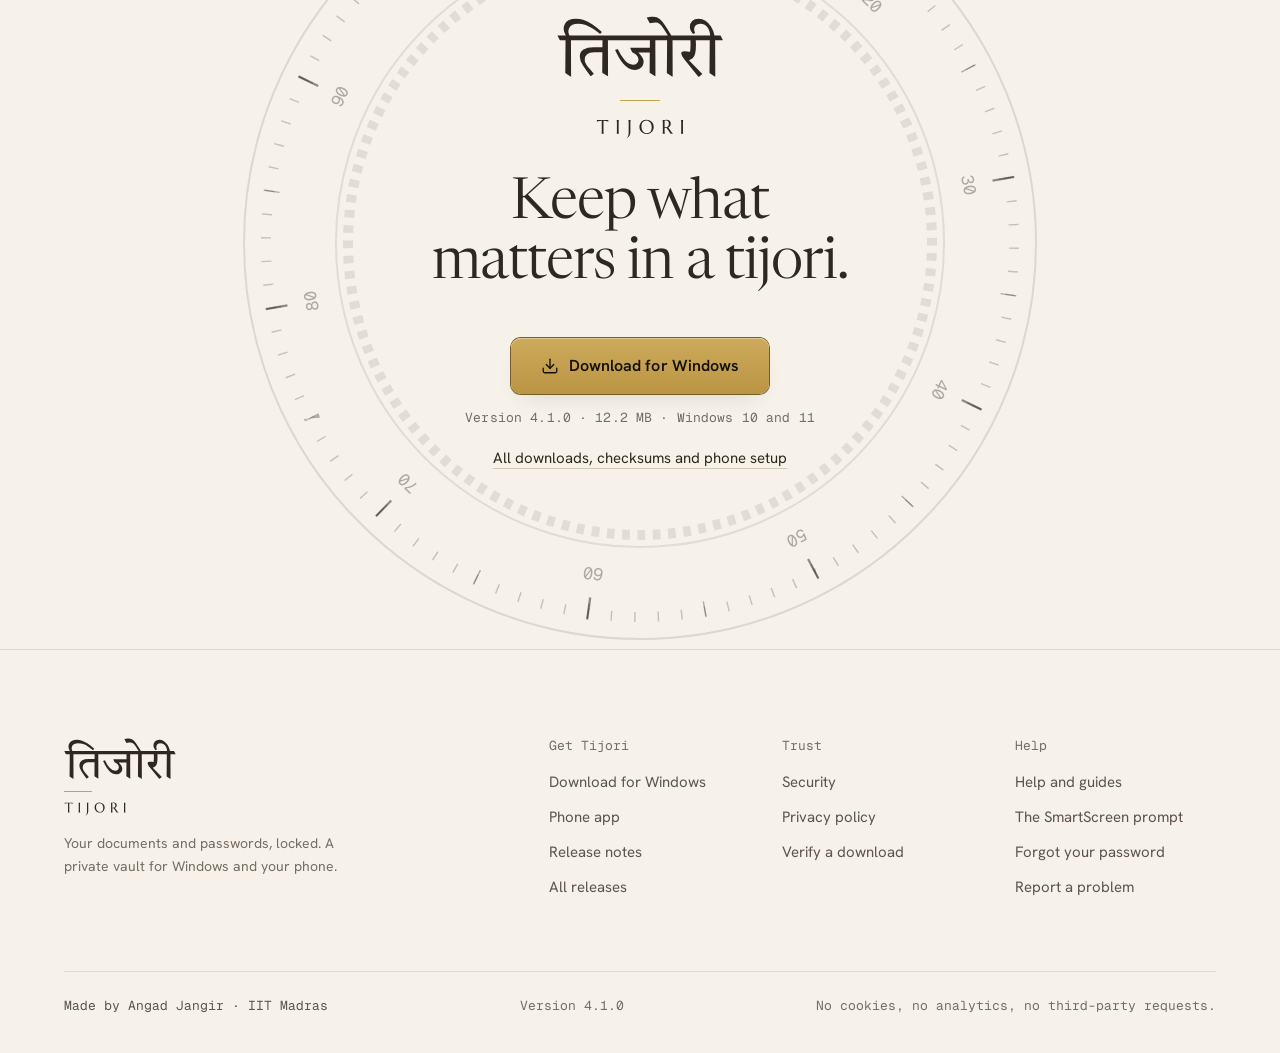
==== commit 2d12e44e: "site: Tijori 4.1.0 (Claude Code, Ideas boards, Notes upgrades)" ====
--- a/index.html
+++ b/index.html
@@ -32,7 +32,7 @@
 <meta name="twitter:title" content="Tijori: your documents and passwords, locked">
 <meta name="twitter:description" content="A free, private vault for Windows and your phone. Encrypted on your device, synced through your own Google Drive.">
 <meta name="twitter:image" content="https://angadseth.github.io/tijori/og.png">
-<script type="application/ld+json">{"@context":"https://schema.org","@type":"SoftwareApplication","name":"Tijori","alternateName":"तिजोरी","description":"A private vault for documents, passwords, cards, notes and ideas, encrypted on your device.","applicationCategory":"SecurityApplication","operatingSystem":"Windows 10, Windows 11, Android, iOS","softwareVersion":"4.0.1","datePublished":"2026-10-29","url":"https://angadseth.github.io/tijori/","downloadUrl":"https://angadseth.github.io/tijori/download.html","offers":{"@type":"Offer","price":"0","priceCurrency":"INR"},"author":{"@type":"Person","name":"Angad Jangir","affiliation":{"@type":"CollegeOrUniversity","name":"IIT Madras"}}}</script>
+<script type="application/ld+json">{"@context":"https://schema.org","@type":"SoftwareApplication","name":"Tijori","alternateName":"तिजोरी","description":"A private vault for documents, passwords, cards, notes and ideas, encrypted on your device.","applicationCategory":"SecurityApplication","operatingSystem":"Windows 10, Windows 11, Android, iOS","softwareVersion":"4.1.0","datePublished":"2026-10-29","url":"https://angadseth.github.io/tijori/","downloadUrl":"https://angadseth.github.io/tijori/download.html","offers":{"@type":"Offer","price":"0","priceCurrency":"INR"},"author":{"@type":"Person","name":"Angad Jangir","affiliation":{"@type":"CollegeOrUniversity","name":"IIT Madras"}}}</script>
 </head>
 <body>
 <a class="skip" href="#main">Skip to content</a>
@@ -437,7 +437,7 @@
     </div>
     <div class="foot-base">
       <span class="maker">Made by Angad Jangir · IIT Madras</span>
-      <span>Version <span data-v="version" data-pending="4.0.1">4.0.1</span></span>
+      <span>Version <span data-v="version" data-pending="4.1.0">4.1.0</span></span>
       <span>No cookies, no analytics, no third-party requests.</span>
     </div>
   </div>
